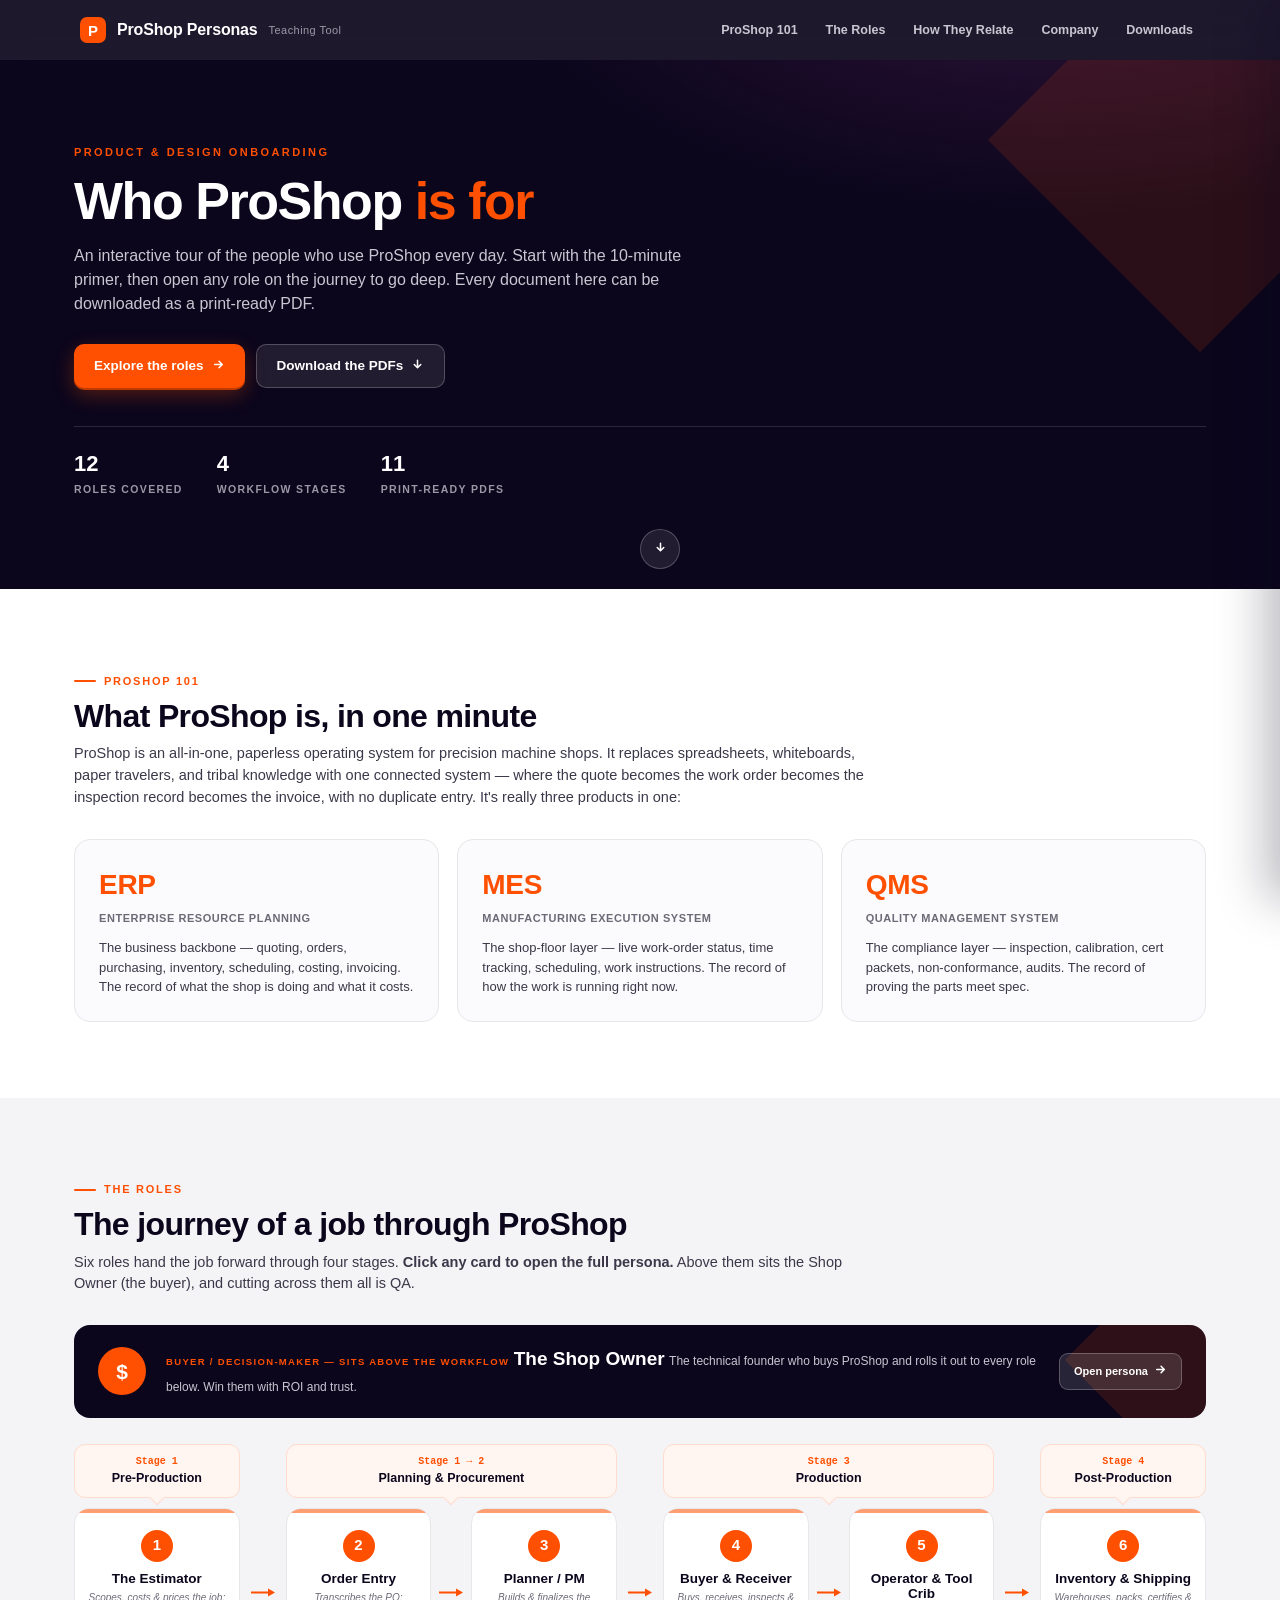
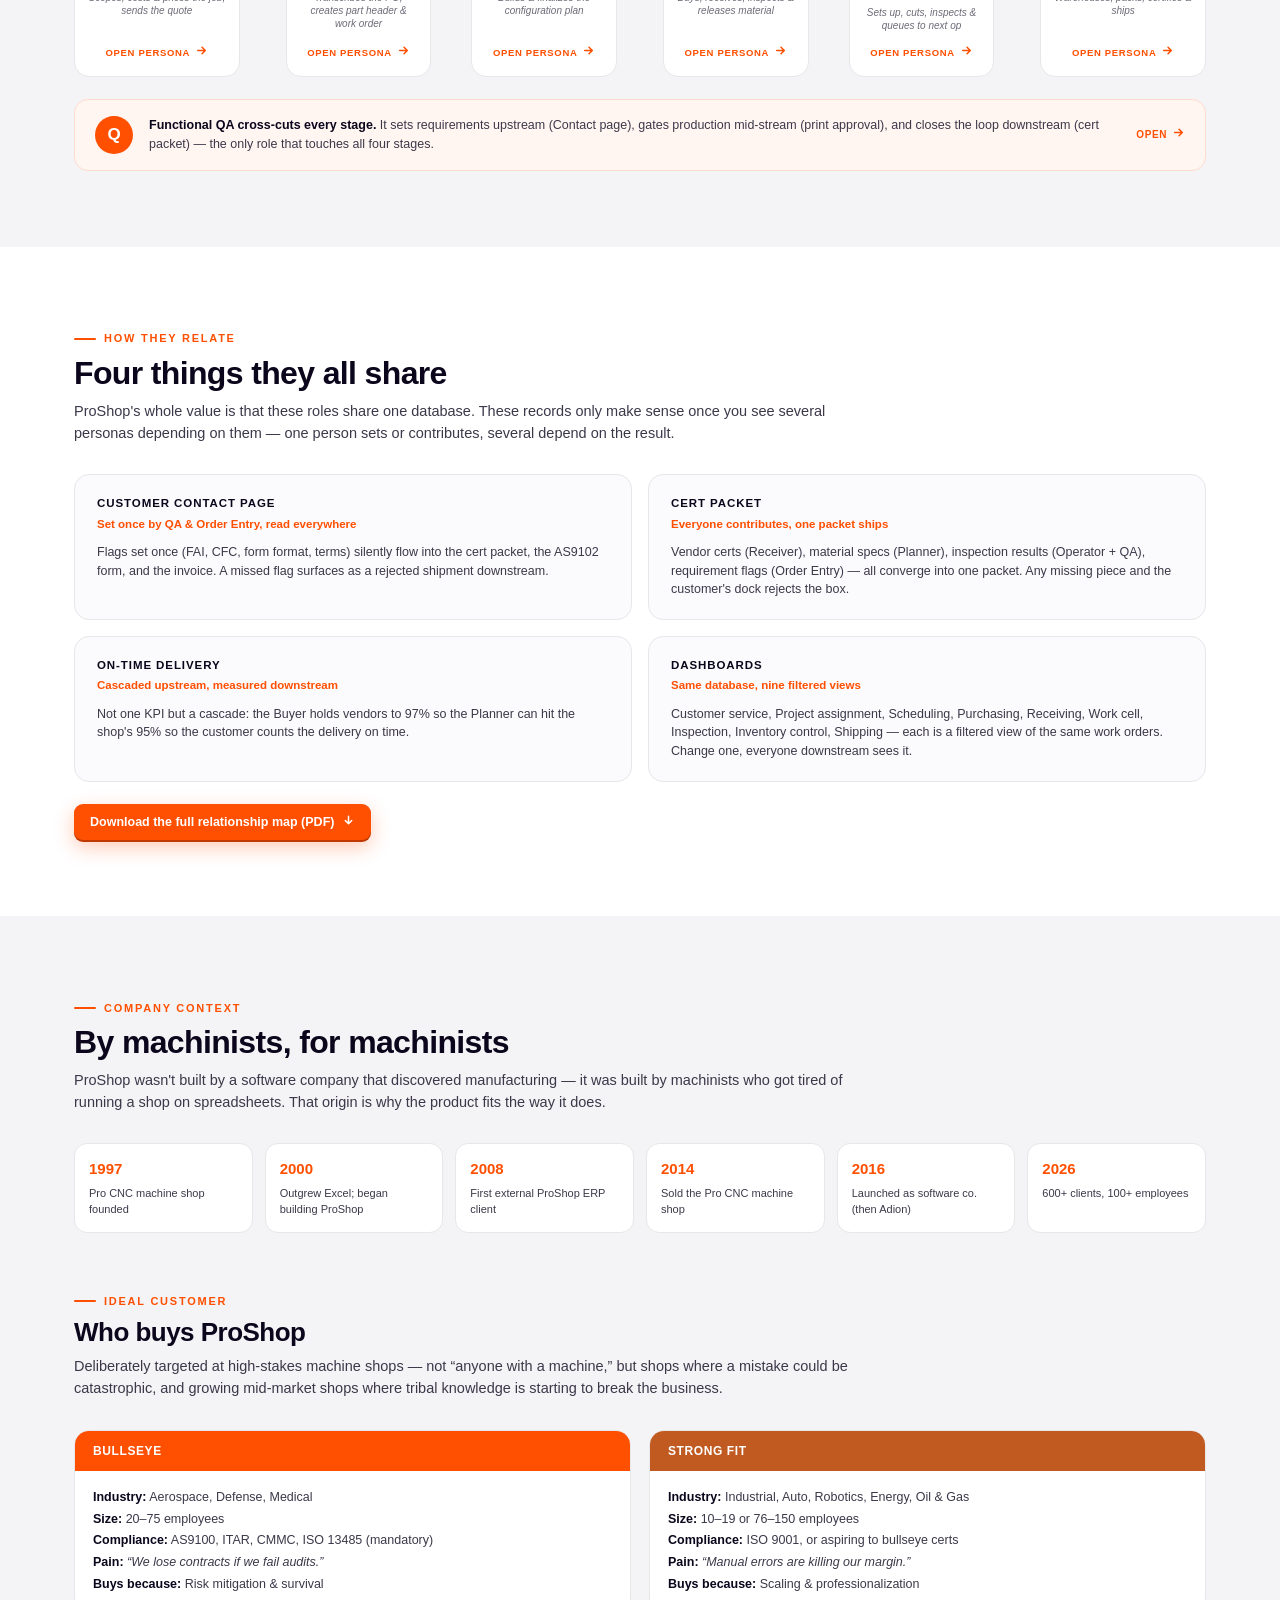
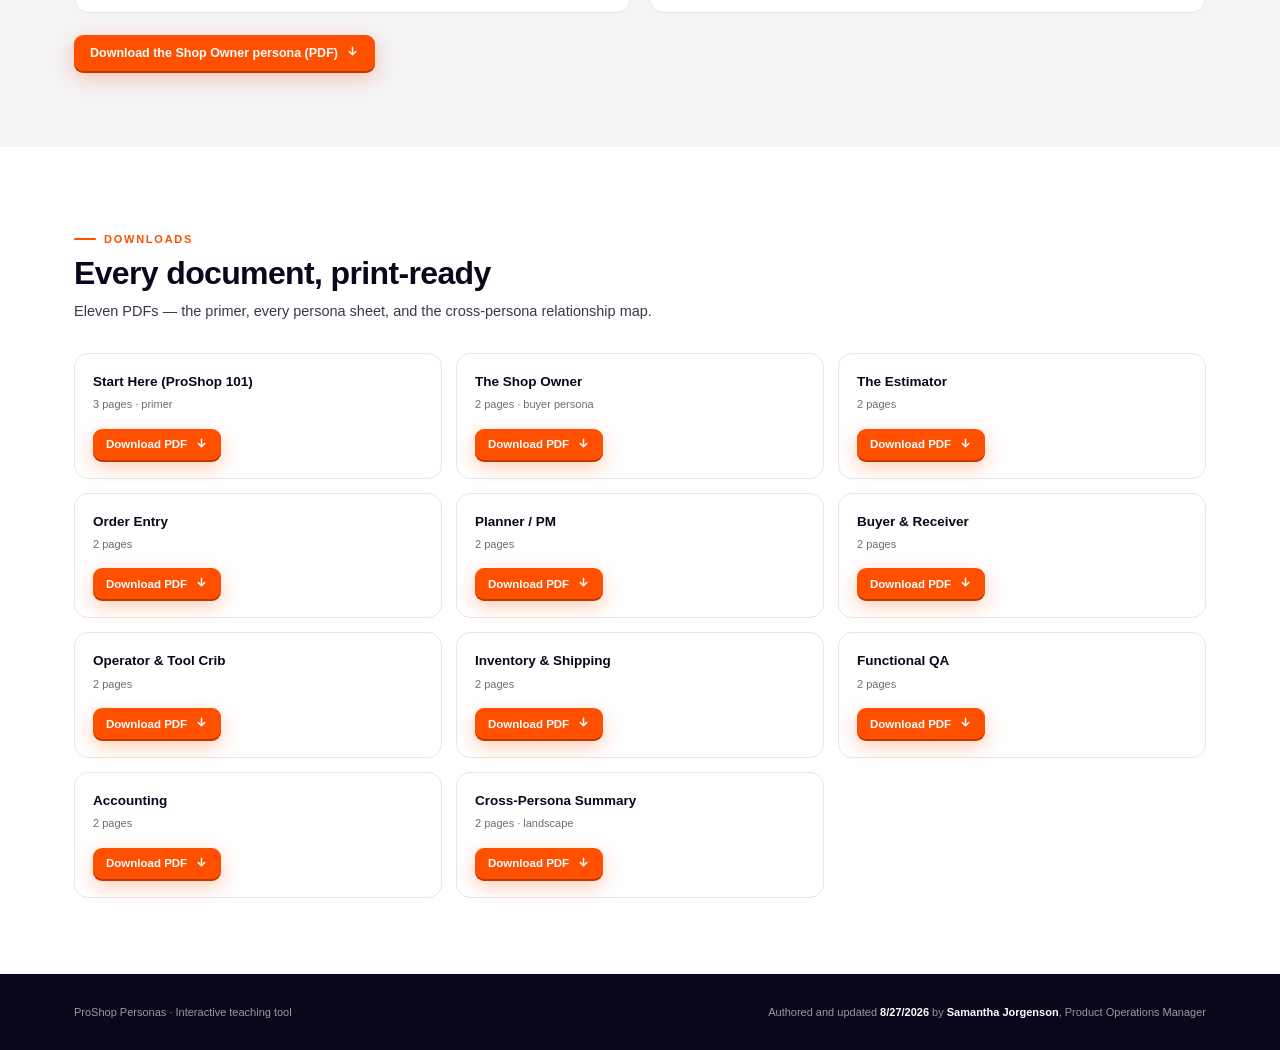
==== index.html @ 16a8326a "Redesign the interactive site for the web; fix responsive job journey Restructures the job journey s" ====
<!DOCTYPE html>
<html lang="en">
<head>
<meta charset="UTF-8">
<meta name="viewport" content="width=device-width, initial-scale=1.0">
<title>ProShop Personas · Interactive Teaching Tool</title>
<style>
  :root{
    --ink:#0B061C;--ink-soft:#3C3849;--mute:#6D6A77;--line:#E7E6E8;
    --paper:#FFFFFF;--wash:#FBFAFC;--flame:#FF4F00;--flame-wash:#FFF6F2;
    --flame-line:#FFDCCC;--blue:#1357FF;--green:#198754;--amber:#B45309;--amber-wash:#FEF3C7;
    --sans:"Helvetica Neue",Arial,sans-serif;--mono:"SFMono-Regular",Consolas,Menlo,monospace;
    --shadow:0 8px 30px rgba(11,6,28,.12);
    --shadow-lg:0 20px 54px rgba(11,6,28,.20);
    --ring:0 0 0 3px #fff,0 0 0 6px rgba(255,79,0,.55);
    --nav-h:60px;
    --chip-block:64px;   /* stagechip min-height + gap: keeps card rows aligned across stages */
    --ease:cubic-bezier(.16,1,.3,1);
  }
  *{box-sizing:border-box;margin:0;padding:0;}
  html{scroll-behavior:smooth;scroll-padding-top:calc(var(--nav-h) + 20px);}
  body{font-family:var(--sans);color:var(--ink);background:#F4F3F6;line-height:1.5;-webkit-font-smoothing:antialiased;}
  a{color:inherit;}
  .wrap{max-width:1180px;margin:0 auto;padding:0 24px;}

  /* ---- scroll reveal ---- */
  .reveal{opacity:0;transform:translateY(24px);transition:opacity .7s var(--ease),transform .7s var(--ease);transition-delay:var(--d,0ms);}
  .reveal.in{opacity:1;transform:none;}

  /* ---- interactive affordances ----
     Anything the user can click gets .act: pointer, lift, ring, and a visible CTA.
     Static cards deliberately get none of it, so "clickable" reads unambiguously. */
  .act{cursor:pointer;font:inherit;color:inherit;text-align:left;border:none;background:none;transition:transform .18s var(--ease),box-shadow .18s var(--ease),border-color .18s;}
  .act:focus-visible{outline:none;box-shadow:var(--ring);}
  .ic{flex:none;transition:transform .18s var(--ease);}
  .act:hover .ic,.btn:hover .ic{transform:translateX(3px);}
  .btn.dl:hover .ic{transform:translateY(2px);}

  /* ---- top bar ---- */
  .topbar{background:rgba(11,6,28,.92);backdrop-filter:saturate(150%) blur(12px);-webkit-backdrop-filter:saturate(150%) blur(12px);color:#fff;position:sticky;top:0;z-index:50;}
  .topbar .wrap{display:flex;align-items:center;justify-content:space-between;height:var(--nav-h);gap:16px;}
  .brand{display:flex;align-items:center;gap:11px;font-weight:800;font-size:16px;letter-spacing:-.01em;background:none;border:none;color:#fff;cursor:pointer;font-family:inherit;padding:4px 6px;border-radius:8px;}
  .brand:focus-visible{outline:none;box-shadow:var(--ring);}
  .brand .logo{width:26px;height:26px;border-radius:7px;background:var(--flame);color:#fff;display:flex;align-items:center;justify-content:center;font-size:15px;font-weight:800;}
  .brand small{font-weight:500;color:#9B98A6;font-size:11px;letter-spacing:.04em;}
  .topnav{display:flex;gap:2px;}
  .topnav button{position:relative;background:none;border:none;color:#C9C6D2;font-family:inherit;font-size:12.5px;font-weight:600;padding:9px 13px;border-radius:8px;cursor:pointer;transition:color .18s,background .18s;}
  .topnav button::after{content:"";position:absolute;left:13px;right:13px;bottom:4px;height:2px;border-radius:2px;background:var(--flame);transform:scaleX(0);transform-origin:center;transition:transform .22s var(--ease);}
  .topnav button:hover{color:#fff;background:rgba(255,255,255,.07);}
  .topnav button:hover::after,.topnav button.active::after{transform:scaleX(1);}
  .topnav button.active{color:#fff;}
  .topnav button:focus-visible{outline:none;box-shadow:var(--ring);}
  .progress{position:absolute;left:0;bottom:0;height:3px;width:0;background:linear-gradient(90deg,#FF8A3D,var(--flame));transition:width .08s linear;}

  /* ---- hero ---- */
  .hero{background:radial-gradient(900px 420px at 82% -20%,#2E1238 0%,transparent 62%),var(--ink);color:#fff;padding:84px 0 92px;position:relative;overflow:hidden;}
  .hero::after{content:"";position:absolute;right:-70px;top:-70px;width:300px;height:300px;background:var(--flame);opacity:.13;transform:rotate(45deg);animation:drift 9s ease-in-out infinite;}
  @keyframes drift{0%,100%{transform:rotate(45deg) translateY(0)}50%{transform:rotate(45deg) translateY(26px)}}
  .hero .wrap{position:relative;z-index:1;}
  .hero .kick{font-size:11px;letter-spacing:.22em;font-weight:700;color:var(--flame);text-transform:uppercase;margin-bottom:14px;}
  .hero h1{font-size:52px;font-weight:800;letter-spacing:-.028em;line-height:1.02;max-width:15em;}
  .hero h1 em{font-style:normal;color:var(--flame);}
  .hero p{font-size:16px;color:#C9C6D2;margin-top:16px;max-width:40em;}
  .hero .dlrow{margin-top:28px;display:flex;gap:11px;flex-wrap:wrap;}
  .herostats{margin-top:38px;display:flex;gap:34px;flex-wrap:wrap;border-top:1px solid rgba(255,255,255,.13);padding-top:20px;}
  .herostats .st .v{font-size:22px;font-weight:800;color:#fff;}
  .herostats .st .l{font-size:10.5px;letter-spacing:.13em;text-transform:uppercase;color:#9B98A6;font-weight:700;margin-top:2px;}
  .scrollcue{position:absolute;left:50%;bottom:20px;z-index:2;width:40px;height:40px;border-radius:50%;background:rgba(255,255,255,.09);border:1px solid rgba(255,255,255,.22);color:#fff;cursor:pointer;display:grid;place-items:center;animation:bob 2.4s ease-in-out infinite;}
  .scrollcue:hover{background:rgba(255,255,255,.2);}
  .scrollcue:focus-visible{outline:none;box-shadow:var(--ring);}
  @keyframes bob{0%,100%{transform:translate(-50%,0)}50%{transform:translate(-50%,8px)}}

  /* ---- buttons: raised, with a pressed state, so they read as buttons ---- */
  .btn{display:inline-flex;align-items:center;gap:8px;font-family:inherit;font-size:12.5px;font-weight:700;padding:10px 16px;border-radius:9px;cursor:pointer;border:none;text-decoration:none;transition:transform .16s var(--ease),box-shadow .16s var(--ease),background .16s;}
  .btn:focus-visible{outline:none;box-shadow:var(--ring);}
  .btn.lg{font-size:13.5px;padding:13px 20px;border-radius:10px;}
  .btn.sm{font-size:11.5px;padding:8px 13px;}
  .btn.flame{background:var(--flame);color:#fff;box-shadow:0 2px 0 #BE3A00,0 7px 20px rgba(255,79,0,.30);}
  .btn.flame:hover{background:#FF6320;transform:translateY(-2px);box-shadow:0 4px 0 #BE3A00,0 12px 26px rgba(255,79,0,.36);}
  .btn.flame:active{transform:translateY(1px);box-shadow:0 1px 0 #BE3A00,0 4px 12px rgba(255,79,0,.28);}
  .btn.ghost{background:rgba(255,255,255,.09);color:#fff;border:1px solid rgba(255,255,255,.22);}
  .btn.ghost:hover{background:rgba(255,255,255,.18);transform:translateY(-2px);}
  .btn.ghost:active{transform:translateY(1px);}
  .btn.dark{background:var(--ink);color:#fff;box-shadow:0 2px 0 #000,0 7px 18px rgba(11,6,28,.28);}
  .btn.dark:hover{background:#1B1230;transform:translateY(-2px);}
  .btn.dark:active{transform:translateY(1px);box-shadow:0 1px 0 #000;}

  /* ---- sections ---- */
  section.band{padding:76px 0;}
  section.band.alt{background:#fff;}
  .shead{margin-bottom:30px;}
  .eyebrow{display:inline-flex;align-items:center;gap:8px;font-size:11px;letter-spacing:.16em;text-transform:uppercase;font-weight:800;color:var(--flame);margin-bottom:9px;}
  .eyebrow::before{content:"";width:22px;height:2px;background:var(--flame);border-radius:2px;}
  h2.title{font-size:32px;font-weight:800;letter-spacing:-.02em;margin-bottom:9px;line-height:1.12;}
  .subtitle{font-size:14.5px;color:var(--ink-soft);max-width:56em;}

  /* ---- three-up ERP/MES/QMS ---- */
  .trio{display:grid;grid-template-columns:repeat(3,1fr);gap:18px;}
  .defcard{background:#fff;border:1px solid var(--line);border-radius:16px;padding:24px;}
  section.alt .defcard{background:var(--wash);}
  .defcard .abbr{font-size:28px;font-weight:800;color:var(--flame);letter-spacing:-.01em;}
  .defcard .full{font-size:11px;letter-spacing:.05em;text-transform:uppercase;color:var(--mute);font-weight:700;margin:4px 0 12px;}
  .defcard p{font-size:13px;color:var(--ink-soft);}

  /* ---- journey ----
     Each stage OWNS its persona cards (chip + row in one .jstage block), so the
     stage label can never drift away from the roles it describes at any width. */
  .journey{display:flex;align-items:stretch;gap:10px;}
  .jstage{flex:var(--c,1) 1 0;min-width:0;display:flex;flex-direction:column;gap:10px;}
  .stagechip{position:relative;background:var(--flame-wash);border:1px solid var(--flame-line);border-radius:11px;text-align:center;padding:9px 8px;min-height:54px;display:flex;flex-direction:column;justify-content:center;}
  .stagechip::after{content:"";position:absolute;left:50%;bottom:-6px;width:10px;height:10px;background:var(--flame-wash);border-right:1px solid var(--flame-line);border-bottom:1px solid var(--flame-line);transform:translateX(-50%) rotate(45deg);}
  .stagechip .s{font-family:var(--mono);font-size:10px;color:var(--flame);font-weight:700;}
  .stagechip .n{font-size:12.5px;font-weight:800;color:var(--ink);}
  .jrow{display:flex;align-items:stretch;gap:8px;flex:1;}
  .jsep{flex:0 0 26px;display:flex;align-items:center;justify-content:center;padding-top:var(--chip-block);color:var(--flame);}
  .jarr{flex:0 0 22px;display:flex;align-items:center;justify-content:center;color:var(--flame);}
  .jsep svg,.jarr svg{width:24px;height:11px;}
  .jp{flex:1 1 0;min-width:0;display:flex;flex-direction:column;align-items:center;text-align:center;background:#fff;border:1.5px solid var(--line);border-radius:15px;padding:17px 12px 14px;position:relative;overflow:hidden;}
  .jp::before{content:"";position:absolute;left:0;top:0;width:100%;height:4px;background:var(--flame);opacity:.55;transition:opacity .18s;}
  .jp:hover{border-color:var(--flame);transform:translateY(-5px);box-shadow:var(--shadow-lg);}
  .jp:hover::before{opacity:1;}
  .jp .num{width:32px;height:32px;border-radius:50%;background:var(--flame);color:#fff;font-size:15px;font-weight:800;display:grid;place-items:center;margin:4px 0 9px;}
  .jp .who{font-size:13.5px;font-weight:800;color:var(--ink);line-height:1.14;}
  .jp .what{font-size:10px;color:var(--mute);margin-top:5px;font-style:italic;line-height:1.3;}
  .jp .cta{margin-top:auto;padding-top:12px;display:inline-flex;align-items:center;gap:5px;font-size:9.5px;font-weight:800;letter-spacing:.07em;text-transform:uppercase;color:var(--flame);}

  /* ---- buyer persona callout (clickable) ---- */
  .buyerband{width:100%;margin-bottom:26px;background:var(--ink);border-radius:16px;padding:20px 24px;display:flex;align-items:center;gap:20px;position:relative;overflow:hidden;}
  .buyerband::after{content:"";position:absolute;right:-40px;top:-40px;width:150px;height:150px;background:var(--flame);opacity:.14;transform:rotate(45deg);transition:opacity .2s;}
  .buyerband:hover{transform:translateY(-3px);box-shadow:var(--shadow-lg);}
  .buyerband:hover::after{opacity:.24;}
  .buyerband .bdg{width:48px;height:48px;border-radius:50%;background:var(--flame);color:#fff;font-size:21px;font-weight:800;display:grid;place-items:center;flex:none;z-index:1;}
  .buyerband .txt{flex:1;z-index:1;}
  .buyerband .cc{font-size:9.5px;letter-spacing:.14em;text-transform:uppercase;font-weight:800;color:var(--flame);}
  .buyerband .nm{font-size:19px;font-weight:800;color:#fff;margin:2px 0 4px;}
  .buyerband .ds{font-size:12px;color:#C9C6D2;}
  .buyerband .go{display:inline-flex;align-items:center;gap:6px;font-size:11px;font-weight:800;color:#fff;white-space:nowrap;background:rgba(255,255,255,.12);border:1px solid rgba(255,255,255,.24);padding:9px 14px;border-radius:9px;z-index:1;}
  .buyerband:hover .go{background:var(--flame);border-color:var(--flame);}

  /* ---- qa cross-cut note (clickable) ---- */
  .qanote{width:100%;margin-top:22px;display:flex;align-items:center;gap:16px;background:var(--flame-wash);border:1px solid var(--flame-line);border-radius:14px;padding:16px 20px;}
  .qanote:hover{transform:translateY(-3px);box-shadow:var(--shadow);border-color:var(--flame);}
  .qanote .q{width:38px;height:38px;border-radius:50%;background:var(--flame);color:#fff;font-size:17px;font-weight:800;display:grid;place-items:center;flex:none;}
  .qanote p{font-size:12.5px;color:var(--ink-soft);flex:1;}
  .qanote b{color:var(--ink);}
  .qanote .go{display:inline-flex;align-items:center;gap:5px;font-size:10px;font-weight:800;letter-spacing:.06em;text-transform:uppercase;color:var(--flame);white-space:nowrap;}

  /* ---- shared threads ---- */
  .threads{display:grid;grid-template-columns:1fr 1fr;gap:16px;}
  .tcard{background:#fff;border:1px solid var(--line);border-radius:15px;padding:20px 22px;}
  section.alt .tcard{background:var(--wash);}
  .tcard .th{font-size:11.5px;letter-spacing:.08em;text-transform:uppercase;font-weight:800;margin-bottom:3px;}
  .tcard .sh{font-size:11.5px;color:var(--flame);font-weight:700;margin-bottom:10px;}
  .tcard p{font-size:12.5px;color:var(--ink-soft);}

  /* ---- company context ---- */
  .timeline{display:grid;grid-template-columns:repeat(6,1fr);gap:12px;}
  .tl{background:#fff;border:1px solid var(--line);border-radius:13px;padding:14px 14px;}
  section.alt .tl{background:var(--wash);}
  .tl .y{font-size:15px;font-weight:800;color:var(--flame);}
  .tl .d{font-size:11px;color:var(--ink-soft);margin-top:4px;}
  .icp{display:grid;grid-template-columns:1fr 1fr;gap:18px;}
  .icpcard{border:1px solid var(--line);border-radius:15px;overflow:hidden;background:#fff;}
  section.alt .icpcard{background:var(--wash);}
  .icpcard .head{color:#fff;font-size:12px;font-weight:800;padding:11px 18px;letter-spacing:.05em;}
  .icpcard .body{padding:16px 18px;font-size:12.5px;color:var(--ink-soft);line-height:1.75;}
  .icpcard .body b{color:var(--ink);}

  /* ---- downloads ---- */
  .dlgrid{display:grid;grid-template-columns:repeat(3,1fr);gap:14px;}
  .dlcard{background:#fff;border:1px solid var(--line);border-radius:14px;padding:18px;display:flex;flex-direction:column;gap:4px;}
  .dlcard .dlnm{font-size:13.5px;font-weight:800;color:var(--ink);}
  .dlcard .dlmeta{font-size:11px;color:var(--mute);margin-bottom:12px;}
  .dlcard .btn{align-self:flex-start;margin-top:auto;}

  /* ---- slide-in panel ---- */
  .scrim{position:fixed;inset:0;background:rgba(11,6,28,.58);opacity:0;pointer-events:none;transition:opacity .24s;z-index:100;backdrop-filter:blur(2px);-webkit-backdrop-filter:blur(2px);}
  .scrim.on{opacity:1;pointer-events:auto;}
  .panel{position:fixed;top:0;right:0;height:100%;width:min(740px,95vw);background:#fff;box-shadow:-14px 0 46px rgba(11,6,28,.28);transform:translateX(100%);transition:transform .32s var(--ease);z-index:101;overflow-y:auto;overscroll-behavior:contain;}
  .panel.on{transform:translateX(0);}
  .panel .phead{background:var(--ink);color:#fff;padding:28px 34px 26px;position:relative;overflow:hidden;}
  .panel .phead::after{content:"";position:absolute;right:-30px;top:-30px;width:130px;height:130px;background:var(--flame);opacity:.16;transform:rotate(45deg);}
  .panel .pk{font-size:10px;letter-spacing:.2em;text-transform:uppercase;font-weight:700;color:var(--flame);margin-bottom:8px;}
  .panel .pname{font-size:31px;font-weight:800;letter-spacing:-.018em;}
  .panel .ptag{font-size:13px;color:#C9C6D2;margin-top:9px;max-width:88%;}
  .panel .pchip{position:absolute;right:34px;bottom:26px;background:var(--flame);color:#fff;font-size:10px;font-weight:700;letter-spacing:.05em;padding:6px 12px;border-radius:999px;text-transform:uppercase;}
  .closeb{position:fixed;top:18px;right:20px;background:rgba(255,255,255,.16);border:1px solid rgba(255,255,255,.26);color:#fff;width:36px;height:36px;border-radius:10px;font-size:19px;line-height:1;cursor:pointer;z-index:103;display:none;place-items:center;transition:.16s;}
  .panel.on ~ .closeb,.closeb.on{display:grid;}
  .closeb:hover{background:var(--flame);border-color:var(--flame);transform:rotate(90deg);}
  .closeb:focus-visible{outline:none;box-shadow:var(--ring);}
  .pbody{padding:26px 34px 46px;}
  .pquote{display:flex;gap:12px;margin-bottom:22px;}
  .pquote .m{font-family:Georgia,serif;font-size:40px;color:var(--flame);font-weight:800;line-height:.8;}
  .pquote p{font-size:14.5px;font-style:italic;color:var(--ink-soft);padding-top:5px;}
  .psec{font-size:10.5px;letter-spacing:.14em;text-transform:uppercase;font-weight:800;color:var(--ink);padding-bottom:6px;border-bottom:2px solid var(--flame);margin:26px 0 13px;}
  .psec:first-of-type{margin-top:0;}
  .pbody p.txt{font-size:13px;color:var(--ink-soft);}
  .pbody p.txt + p.txt{margin-top:9px;}
  .snap{display:grid;grid-template-columns:1fr 1fr;gap:0 24px;}
  .snap .r{display:flex;justify-content:space-between;font-size:12px;padding:6px 0;border-bottom:1px dashed var(--flame-line);}
  .snap .r .k{color:var(--mute);font-weight:600;}
  .snap .r .v{color:var(--ink);font-weight:700;text-align:right;}
  .tl2 .row{display:flex;gap:13px;padding:7px 0;}
  .tl2 .t{font-family:var(--mono);font-size:10.5px;color:var(--flame);font-weight:700;width:52px;flex:none;padding-top:1px;}
  .tl2 .x{font-size:12.5px;color:var(--ink-soft);}
  .tl2 .x b{color:var(--ink);}
  .trip{display:grid;grid-template-columns:1fr 1fr 1fr;gap:15px;}
  .pnl{border:1px solid var(--line);border-radius:12px;padding:14px;}
  .pnl .h{display:flex;align-items:center;gap:7px;font-size:10.5px;letter-spacing:.1em;text-transform:uppercase;font-weight:800;margin-bottom:10px;}
  .pnl .dot{width:8px;height:8px;border-radius:50%;}
  .pnl.g .dot{background:var(--green);}.pnl.f .dot{background:var(--amber);}.pnl.n .dot{background:var(--flame);}
  .pnl ul{list-style:none;}
  .pnl li{font-size:11.5px;color:var(--ink-soft);padding-left:14px;position:relative;margin-bottom:8px;line-height:1.4;}
  .pnl li::before{content:"";position:absolute;left:0;top:6px;width:5px;height:5px;border-radius:50%;}
  .pnl.g li::before{background:var(--green);}.pnl.f li::before{background:var(--amber);}.pnl.n li::before{background:var(--flame);}
  .meters .m{margin-bottom:10px;}
  .meters .lab{display:flex;justify-content:space-between;font-size:11.5px;color:var(--ink-soft);margin-bottom:4px;}
  .meters .track{height:6px;background:#EBE9EF;border-radius:4px;overflow:hidden;}
  .meters .fill{height:100%;background:var(--flame);border-radius:4px;}
  .kpis{display:grid;grid-template-columns:1fr 1fr;gap:11px;}
  .kpi{border:1px solid var(--line);border-radius:11px;padding:12px 13px;}
  .kpi .big{font-size:17px;font-weight:800;color:var(--flame);}
  .kpi .lab{font-size:11px;color:var(--ink-soft);margin-top:3px;}
  .mods{display:flex;flex-wrap:wrap;gap:7px;}
  .mod{font-size:11px;font-weight:600;background:var(--wash);border:1px solid var(--line);border-radius:8px;padding:7px 11px;color:var(--ink-soft);}
  .mod.p{background:var(--flame-wash);border-color:var(--flame-line);color:var(--ink);font-weight:700;}
  .mod .tag{color:var(--flame);font-weight:800;font-size:9px;margin-left:6px;letter-spacing:.06em;text-transform:uppercase;}
  .navsub{font-size:11.5px;color:var(--mute);margin:-7px 0 11px;}
  .navs{display:flex;flex-wrap:wrap;gap:7px;}
  .navchip{font-size:11px;font-weight:700;background:var(--ink);color:#fff;border-radius:8px;padding:7px 11px;}
  .flowrow{display:grid;grid-template-columns:1fr auto 1.1fr auto 1fr;align-items:stretch;gap:0;}
  .fnode{border:1px solid var(--line);border-radius:12px;padding:12px 13px;}
  .fnode.me{border:2px solid var(--flame);background:var(--flame-wash);}
  .fnode .l{font-size:9px;letter-spacing:.1em;text-transform:uppercase;color:var(--mute);font-weight:800;margin-bottom:4px;}
  .fnode.me .l{color:var(--flame);}
  .fnode .w{font-size:12.5px;font-weight:800;}
  .fnode .ww{font-size:10.5px;color:var(--mute);margin-top:4px;line-height:1.35;}
  .farr{display:flex;flex-direction:column;align-items:center;justify-content:center;padding:0 9px;color:var(--flame);}
  .farr .tt{font-size:8px;color:var(--mute);font-weight:700;text-transform:uppercase;margin-bottom:3px;white-space:nowrap;}
  .farr svg{width:22px;height:10px;}
  .pdlrow{margin-top:28px;padding-top:18px;border-top:1px solid var(--line);display:flex;justify-content:space-between;align-items:center;gap:14px;flex-wrap:wrap;}
  .pdlrow .note{font-size:10px;color:var(--mute);}

  footer.foot{background:var(--ink);color:#9B98A6;padding:30px 0;font-size:11px;}
  footer.foot .wrap{display:flex;justify-content:space-between;align-items:center;gap:14px;flex-wrap:wrap;}
  footer.foot b{color:#fff;}

  /* ---- responsive ----
     The journey collapses stage-by-stage: each stage keeps its own label directly
     above its own persona cards, at every width. */
  @media (max-width:1080px){
    .journey{flex-direction:column;gap:22px;}
    .jstage{flex:none;gap:10px;}
    .jsep{display:none;}
    .stagechip{text-align:left;align-items:flex-start;min-height:0;padding:11px 15px;}
    .stagechip::after{left:26px;}
    .jrow{flex-wrap:wrap;}
    .jp{flex:1 1 210px;}
    .jarr{flex:0 0 18px;}
    .hero h1{font-size:42px;}
  }
  @media (max-width:820px){
    section.band{padding:56px 0;}
    h2.title{font-size:26px;}
    .trio,.threads,.icp,.dlgrid,.trip,.kpis,.snap{grid-template-columns:1fr;}
    .timeline{grid-template-columns:1fr 1fr 1fr;}
    .flowrow{grid-template-columns:1fr;gap:8px;}
    .farr{flex-direction:row;padding:3px 0;gap:6px;}
    .hero{padding:60px 0 76px;}
    .hero h1{font-size:34px;}
    .herostats{gap:24px;}
    .topnav{display:none;}
    .buyerband{flex-wrap:wrap;gap:14px;}
    .pbody,.panel .phead{padding-left:22px;padding-right:22px;}
    .panel .pname{font-size:26px;}
    .panel .pchip{position:static;display:inline-block;margin-top:12px;}
  }
  @media (max-width:560px){
    .jrow{flex-direction:column;}
    .jp{flex:1 1 auto;}
    .jarr{display:none;}
    .timeline{grid-template-columns:1fr 1fr;}
    .hero h1{font-size:29px;}
  }
  @media (prefers-reduced-motion:reduce){
    html{scroll-behavior:auto;}
    .reveal{opacity:1;transform:none;transition:none;}
    .hero::after,.scrollcue{animation:none;}
    *{transition-duration:.01ms!important;}
  }
</style>
</head>
<body>

<div class="topbar">
  <div class="wrap">
    <button class="brand" type="button" onclick="jump('top')" aria-label="Back to top">
      <span class="logo" aria-hidden="true">P</span> ProShop Personas <small>Teaching Tool</small>
    </button>
    <nav class="topnav" aria-label="Page sections">
      <button type="button" data-sec="primer" onclick="jump('primer')">ProShop 101</button>
      <button type="button" data-sec="journey" onclick="jump('journey')">The Roles</button>
      <button type="button" data-sec="threads" onclick="jump('threads')">How They Relate</button>
      <button type="button" data-sec="company" onclick="jump('company')">Company</button>
      <button type="button" data-sec="downloads" onclick="jump('downloads')">Downloads</button>
    </nav>
  </div>
  <div class="progress" id="progress" role="presentation"></div>
</div>

<header class="hero" id="top">
  <div class="wrap">
    <div class="kick reveal">Product &amp; Design Onboarding</div>
    <h1 class="reveal">Who ProShop <em>is for</em></h1>
    <p class="reveal">An interactive tour of the people who use ProShop every day. Start with the 10-minute primer, then open any role on the journey to go deep. Every document here can be downloaded as a print-ready PDF.</p>
    <div class="dlrow reveal">
      <button class="btn flame lg" type="button" onclick="jump('journey')">Explore the roles <span class="ic" data-icon="arrow"></span></button>
      <button class="btn ghost lg dl" type="button" onclick="jump('downloads')">Download the PDFs <span class="ic" data-icon="down"></span></button>
    </div>
    <div class="herostats reveal">
      <div class="st"><div class="v">12</div><div class="l">Roles covered</div></div>
      <div class="st"><div class="v">4</div><div class="l">Workflow stages</div></div>
      <div class="st"><div class="v">11</div><div class="l">Print-ready PDFs</div></div>
    </div>
  </div>
  <button class="scrollcue" type="button" onclick="jump('primer')" aria-label="Scroll to ProShop 101"><span class="ic" data-icon="down"></span></button>
</header>

<!-- PRIMER -->
<section class="band alt" id="primer">
  <div class="wrap">
    <div class="shead reveal">
      <div class="eyebrow">ProShop 101</div>
      <h2 class="title">What ProShop is, in one minute</h2>
      <p class="subtitle">ProShop is an all-in-one, paperless operating system for precision machine shops. It replaces spreadsheets, whiteboards, paper travelers, and tribal knowledge with one connected system &mdash; where the quote becomes the work order becomes the inspection record becomes the invoice, with no duplicate entry. It's really three products in one:</p>
    </div>
    <div class="trio" data-stagger>
      <div class="defcard"><div class="abbr">ERP</div><div class="full">Enterprise Resource Planning</div><p>The business backbone &mdash; quoting, orders, purchasing, inventory, scheduling, costing, invoicing. The record of what the shop is doing and what it costs.</p></div>
      <div class="defcard"><div class="abbr">MES</div><div class="full">Manufacturing Execution System</div><p>The shop-floor layer &mdash; live work-order status, time tracking, scheduling, work instructions. The record of how the work is running right now.</p></div>
      <div class="defcard"><div class="abbr">QMS</div><div class="full">Quality Management System</div><p>The compliance layer &mdash; inspection, calibration, cert packets, non-conformance, audits. The record of proving the parts meet spec.</p></div>
    </div>
  </div>
</section>

<!-- JOURNEY -->
<section class="band" id="journey">
  <div class="wrap">
    <div class="shead reveal">
      <div class="eyebrow">The Roles</div>
      <h2 class="title">The journey of a job through ProShop</h2>
      <p class="subtitle">Six roles hand the job forward through four stages. <b>Click any card to open the full persona.</b> Above them sits the Shop Owner (the buyer), and cutting across them all is QA.</p>
    </div>

    <div class="reveal">
      <button class="buyerband act" type="button" onclick="openP('00_shopowner')" aria-label="Open the Shop Owner persona">
        <span class="bdg" aria-hidden="true">$</span>
        <span class="txt">
          <span class="cc">Buyer / Decision-Maker &mdash; sits above the workflow</span>
          <span class="nm">The Shop Owner</span>
          <span class="ds">The technical founder who buys ProShop and rolls it out to every role below. Win them with ROI and trust.</span>
        </span>
        <span class="go">Open persona <span class="ic" data-icon="arrow"></span></span>
      </button>
    </div>

    <div class="journey reveal" id="journeyCards"></div>

    <div class="reveal">
      <button class="qanote act" type="button" onclick="openP('07_qa')" aria-label="Open the Functional QA persona">
        <span class="q" aria-hidden="true">Q</span>
        <p><b>Functional QA cross-cuts every stage.</b> It sets requirements upstream (Contact page), gates production mid-stream (print approval), and closes the loop downstream (cert packet) &mdash; the only role that touches all four stages.</p>
        <span class="go">Open <span class="ic" data-icon="arrow"></span></span>
      </button>
    </div>
  </div>
</section>

<!-- THREADS -->
<section class="band alt" id="threads">
  <div class="wrap">
    <div class="shead reveal">
      <div class="eyebrow">How They Relate</div>
      <h2 class="title">Four things they all share</h2>
      <p class="subtitle">ProShop's whole value is that these roles share one database. These records only make sense once you see several personas depending on them &mdash; one person sets or contributes, several depend on the result.</p>
    </div>
    <div class="threads" data-stagger>
      <div class="tcard"><div class="th">Customer Contact page</div><div class="sh">Set once by QA &amp; Order Entry, read everywhere</div><p>Flags set once (FAI, CFC, form format, terms) silently flow into the cert packet, the AS9102 form, and the invoice. A missed flag surfaces as a rejected shipment downstream.</p></div>
      <div class="tcard"><div class="th">Cert packet</div><div class="sh">Everyone contributes, one packet ships</div><p>Vendor certs (Receiver), material specs (Planner), inspection results (Operator + QA), requirement flags (Order Entry) &mdash; all converge into one packet. Any missing piece and the customer's dock rejects the box.</p></div>
      <div class="tcard"><div class="th">On-time delivery</div><div class="sh">Cascaded upstream, measured downstream</div><p>Not one KPI but a cascade: the Buyer holds vendors to 97% so the Planner can hit the shop's 95% so the customer counts the delivery on time.</p></div>
      <div class="tcard"><div class="th">Dashboards</div><div class="sh">Same database, nine filtered views</div><p>Customer service, Project assignment, Scheduling, Purchasing, Receiving, Work cell, Inspection, Inventory control, Shipping &mdash; each is a filtered view of the same work orders. Change one, everyone downstream sees it.</p></div>
    </div>
    <div class="reveal" style="margin-top:22px"><button class="btn flame dl" type="button" onclick="dl('Cross-Persona Summary')">Download the full relationship map (PDF) <span class="ic" data-icon="down"></span></button></div>
  </div>
</section>

<!-- COMPANY -->
<section class="band" id="company">
  <div class="wrap">
    <div class="shead reveal">
      <div class="eyebrow">Company Context</div>
      <h2 class="title">By machinists, for machinists</h2>
      <p class="subtitle">ProShop wasn't built by a software company that discovered manufacturing &mdash; it was built by machinists who got tired of running a shop on spreadsheets. That origin is why the product fits the way it does.</p>
    </div>
    <div class="timeline" data-stagger>
      <div class="tl"><div class="y">1997</div><div class="d">Pro CNC machine shop founded</div></div>
      <div class="tl"><div class="y">2000</div><div class="d">Outgrew Excel; began building ProShop</div></div>
      <div class="tl"><div class="y">2008</div><div class="d">First external ProShop ERP client</div></div>
      <div class="tl"><div class="y">2014</div><div class="d">Sold the Pro CNC machine shop</div></div>
      <div class="tl"><div class="y">2016</div><div class="d">Launched as software co. (then Adion)</div></div>
      <div class="tl"><div class="y">2026</div><div class="d">600+ clients, 100+ employees</div></div>
    </div>

    <div class="shead reveal" style="margin-top:52px">
      <div class="eyebrow">Ideal Customer</div>
      <h2 class="title" style="font-size:26px">Who buys ProShop</h2>
      <p class="subtitle">Deliberately targeted at high-stakes machine shops &mdash; not &ldquo;anyone with a machine,&rdquo; but shops where a mistake could be catastrophic, and growing mid-market shops where tribal knowledge is starting to break the business.</p>
    </div>
    <div class="icp" data-stagger>
      <div class="icpcard"><div class="head" style="background:var(--flame)">BULLSEYE</div><div class="body"><b>Industry:</b> Aerospace, Defense, Medical<br><b>Size:</b> 20&ndash;75 employees<br><b>Compliance:</b> AS9100, ITAR, CMMC, ISO 13485 (mandatory)<br><b>Pain:</b> <em>&ldquo;We lose contracts if we fail audits.&rdquo;</em><br><b>Buys because:</b> Risk mitigation &amp; survival</div></div>
      <div class="icpcard"><div class="head" style="background:#C15A20">STRONG FIT</div><div class="body"><b>Industry:</b> Industrial, Auto, Robotics, Energy, Oil &amp; Gas<br><b>Size:</b> 10&ndash;19 or 76&ndash;150 employees<br><b>Compliance:</b> ISO 9001, or aspiring to bullseye certs<br><b>Pain:</b> <em>&ldquo;Manual errors are killing our margin.&rdquo;</em><br><b>Buys because:</b> Scaling &amp; professionalization</div></div>
    </div>
    <div class="reveal" style="margin-top:22px"><button class="btn flame dl" type="button" onclick="dl('The Shop Owner')">Download the Shop Owner persona (PDF) <span class="ic" data-icon="down"></span></button></div>
  </div>
</section>

<!-- DOWNLOADS -->
<section class="band alt" id="downloads">
  <div class="wrap">
    <div class="shead reveal">
      <div class="eyebrow">Downloads</div>
      <h2 class="title">Every document, print-ready</h2>
      <p class="subtitle">Eleven PDFs &mdash; the primer, every persona sheet, and the cross-persona relationship map.</p>
    </div>
    <div class="dlgrid" id="dlGrid" data-stagger></div>
  </div>
</section>

<footer class="foot">
  <div class="wrap">
    <span>ProShop Personas &middot; Interactive teaching tool</span>
    <span>Authored and updated <b>8/27/2026</b> by <b>Samantha Jorgenson</b>, Product Operations Manager</span>
  </div>
</footer>

<!-- PANEL -->
<div class="scrim" id="scrim" onclick="closeP()"></div>
<aside class="panel" id="panel" role="dialog" aria-modal="true" aria-labelledby="panelName" tabindex="-1">
  <div id="panelContent"></div>
</aside>
<button class="closeb" id="closeb" type="button" onclick="closeP()" aria-label="Close persona">&times;</button>

<script>
const PERSONAS = [{"series_label": "Buyer / Decision-Maker Persona", "index": "00", "name": "The Shop Owner", "stage": "Decision-Maker", "tagline": "The person who buys ProShop &mdash; a technical founder betting the business (and often their retirement) on getting the shop under control.", "quote": "I can run the machines in my sleep. It's running the <em>business</em> that keeps me up at night.", "who1": "The Shop Owner is usually a technical founder &mdash; a machinist or engineer who was great on the floor and started their own shop. They know the craft cold but were never trained to run a business, and the shop often <em>is</em> their retirement plan. They're the economic buyer for ProShop: skeptical of software promises, protective of hard-won margins, and responsible for every hire, contract, and audit.", "who2": "Many run multi-generation, family-owned shops. They're pragmatic, salt-of-the-earth, and carry a high &lsquo;BS meter&rsquo; &mdash; they've been pitched a lot of tools that didn't deliver. Winning them means proving real ROI, fast, in language that respects their expertise.", "day": [["Floor", "Starts on the floor &mdash; still the best troubleshooter in the building, pulled into every hard setup and quality escape."], ["Fires", "Fields the day's fires: a late job, a sick operator, a customer escalation, a machine down."], ["Quote", "Reviews or writes quotes personally &mdash; pricing is too important to fully delegate."], ["Cash", "Worries about cash flow, payroll, and whether the big customer will pay on time."], ["Grow", "Tries to carve out time for the actual business &mdash; hiring, capacity, the next big contract."], ["Late", "Does the books or the scheduling after hours, because the day never left room for it."]], "snapshot": [["Role type", "Economic buyer"], ["Background", "Technical founder"], ["Company", "Often multi-gen, family"], ["Typical size", "20&ndash;75 employees"], ["The shop is", "Their retirement plan"]], "environment": "Splits their day between the shop floor and a cramped office. Comfortable with machines and CAD, wary of business software that overpromises. Time-starved and interrupt-driven &mdash; evaluates tools by whether they visibly save time or money, not by feature lists. Trust is earned slowly and lost fast.", "meters": [["Manufacturing expertise", "Very high", 97], ["Business / software comfort", "Low&ndash;Medium", 42], ["Skepticism of vendor claims", "Very high", 90]], "inwords": "&ldquo;We existed on tribal knowledge for almost 30 years. We just <em>existed</em> &mdash; but we wanted to thrive. I thought it'd be hard to learn, but this old dog is learning new tricks.&rdquo;", "goals": ["Get the whole business under control &mdash; out of spreadsheets and out of their head.", "Protect margin and cash flow; stop losing money to chaos and rework.", "Capture tribal knowledge before key veterans retire.", "Build something sellable &mdash; a shop that runs without them for the eventual exit."], "frustrations": ["Disconnected systems and paper mean no one has the real picture, including them.", "They're the bottleneck &mdash; too many decisions still route through the owner.", "Every ERP they've seen felt built for big factories, not a 40-person shop.", "Hard to trust a number when the data lives in five places and a whiteboard."], "needs": ["Fast, visible ROI &mdash; proof it saves real hours or dollars in weeks, not years.", "A system a high-schooler or a 30-year machinist can both actually use.", "One source of truth so they can step back without the shop falling over.", "Onboarding and support from people who've actually run a shop, not just sold software."], "kpis": [["Margin", "Are jobs actually profitable &mdash; and which ones aren't?"], ["On-time %", "Delivery performance that keeps demanding customers."], ["Cash flow", "Money in vs. out &mdash; the number that keeps the doors open."], ["Owner load", "How much still depends on them personally to run."]], "modules": [["Company Hub / Dashboards", "home", true], ["Job Costing & Financial Data", "home", true], ["Sales & Work Orders", "reads", false], ["Quality Systems & Inspection", "reads", false], ["Shop Floor & Scheduling", "reads", false]], "upstream": ["Evaluates", "The market", "Weighs ProShop against spreadsheets &amp; rival ERPs"], "in_arrow": "Decides", "flow_self": "Buys, champions &amp; funds ProShop for the whole shop", "out_arrow": "Rolls&nbsp;out", "downstream": ["Enables", "All nine user roles", "Every persona in this set works in what they bought"], "flow_note": "The Shop Owner is the buyer, not a workflow role &mdash; so they sit above the job journey rather than in it. Their decision to adopt ProShop is what puts every other persona into the system. Win the owner with ROI and trust; keep them with a shop that finally runs on data instead of memory.", "footnote": "Buyer / decision-maker persona &mdash; distinct from the nine workflow user personas. Source: ProShop company deck (ICP &amp; shop-owner profile) + customer testimonials. Demographic detail softened toward business-relevant traits for onboarding use.", "nav_areas": ["All areas &mdash; Admin access"], "nav_areas_note": "Full system access as an administrator.", "_key": "00_shopowner"}, {"series_label": "ProShop User Persona", "index": "01", "name": "The Estimator", "stage": "Pre-Production", "tagline": "Turns a customer's request into a priced, winnable quote &mdash; fast enough to beat competitors, accurate enough to protect margin.", "quote": "We sell a service, not just a part &mdash; my job is to know what it will really cost to make it before anyone touches a machine.", "who1": "The Estimator translates drawings, models, and vague verbal requests into a manufacturing plan &mdash; material, operations, machine time, outside processing, and cost. They live at the very front of the shop's workflow, where nothing is billable yet and speed competes directly with accuracy: quote too slowly and a competitor wins the job; quote too cheaply and the shop loses money once it's won.", "who2": "In small shops this is the owner doing it between everything else. In larger shops it's a dedicated seat &mdash; sometimes an entry-level engineer &mdash; who leans heavily on templates and past jobs to move fast.", "day": [["RFQ in", "An RFQ lands by email, customer portal, or automated quoting tool. <b>Logs it in a tracker</b> and makes a bid / no-bid call based on fit and shop capacity."], ["Scope", "Reviews the print and model &mdash; <b>quantity, tolerances, finish, flagged notes</b> like masking or cosmetic class."], ["Build", "Copies a similar past estimate for speed, or builds from scratch &mdash; picks the value stream and <b>lays out the operations</b>."], ["Cost", "Sources material and outside-processing prices, sets <b>setup and cycle-time targets</b>, applies labor, overhead, and markup."], ["Send", "Gut-checks price against the market, routes for a <b>second-person review</b>, then generates the quote PDF and emails it."]], "snapshot": [["Workflow stage", "Pre-production"], ["Also known as", "Sales / Estimator"], ["Reports toward", "Sales / Owner"], ["Speed target", "~2&ndash;3 min / quote*"], ["Work is billable?", "No &mdash; pre-sale"]], "environment": "Desk-based, dual-monitor, mouse-and-keyboard. Fluent in CAD viewers, spreadsheets, and quoting tools. Comfortable with software &mdash; this is a knowledge-worker seat, not a shop-floor one.", "meters": [["Software proficiency", "High", 85], ["Manufacturing depth", "High", 88], ["Tolerance for slow UI", "Low", 22]], "inwords": "&ldquo;If I can copy a template and be done in three minutes instead of twenty, that's the difference between quoting ten jobs today or three.&rdquo;", "goals": ["Quote fast without sacrificing accuracy &mdash; speed wins the job.", "Build the estimate once, well, so planning inherits it with no rework.", "Price to protect margin while staying competitive in the market.", "Reduce reliance on the tribal knowledge of retiring machinists."], "frustrations": ["Incomplete prints force guesswork &mdash; a missing thread call-out can swing cost.", "RFQ intake and quote logging happen <em>outside</em> the system, so there's no audit trail.", "Waiting on vendor pricing for material and outside processing stalls turnaround.", "Quoting isn't billable, so effort must be rationed by how likely the job is to land."], "needs": ["Fast template reuse &mdash; clone a past estimate and adjust, don't rebuild.", "A quoting workspace that keeps the bid/no-bid log <em>inside</em> the system.", "Cost roll-ups that update live as material, OSP, and markup change.", "A clean handoff so a won quote becomes a work order with zero re-entry."], "kpis": [["Win rate", "Per client. Too low means wasted effort; too high can mean under-pricing."], ["Turnaround", "Speed from RFQ received to quote sent &mdash; often the deciding factor."], ["< 30%", "Material + services as a share of part price, kept well controlled."], ["Accuracy", "Estimated cost & time vs. what the job actually takes once it runs."]], "modules": [["Estimating & Quoting", "home", true], ["Sales & Work Orders", "home", true], ["Shop Floor & Scheduling", "reads", false], ["Job Costing & Financial Data", "reads", false], ["Inventory & Material Planning", "reads", false]], "upstream": ["Upstream", "Customer", "Submits an RFQ with prints, models &amp; specs"], "in_arrow": "RFQ", "flow_self": "Scopes, costs &amp; prices the job; sends the quote", "out_arrow": "Won&nbsp;quote", "downstream": ["Downstream", "Order Entry", "Turns the won estimate into a work order"], "flow_note": "The estimate carries directly into the work order &mdash; no re-entry. Every assumption the Estimator makes here becomes a target the Operator is later measured against, and feeds back into future quotes.", "footnote": "*Speed target reflects template-based quoting; from-scratch estimates take substantially longer. Source: ProShop persona sessions + product docs.", "nav_areas": ["Estimates", "Quotes", "RFQs", "Parts", "BOM Master", "COTS", "Vendor POs"], "nav_areas_note": "", "_key": "01_estimator"}, {"series_label": "ProShop User Persona", "index": "02", "name": "Order Entry", "stage": "Pre-Production", "tagline": "Turns an incoming customer PO into a live job inside ProShop &mdash; the first paid step, and the record every other role inherits.", "quote": "Getting the order into ProShop is like getting the keys into the ignition &mdash; it's where the whole shop starts moving.", "who1": "Order Entry (often the same person as Customer Service) transcribes a customer's purchase order into ProShop, verbatim and completely. They surface the terms and quality requirements hidden inside the PO and its linked documents, acknowledge the client, and create the part header and work order so PMs, planners, and buyers can pick it up. This is the first point in the workflow where the shop is actually being paid to work.", "who2": "In small shops this is the owner or ops manager. In larger shops it's a dedicated seat watching email and customer portals all day, entering same-day and confirming within 24&ndash;48 hours.", "day": [["PO in", "Watches email and customer portals (Boeing, Lockheed, Collins) for new orders. Downloads the PO and reads it <b>end to end</b>."], ["Ack", "Sends a &lsquo;received, under review&rsquo; acknowledgement so the client knows the order landed. Logs it same-day."], ["Header", "Transcribes admin block <b>verbatim</b>: bill-to, ship-to, payment, tax, FOB, delivery priority, project code."], ["Lines", "Enters each line &mdash; part #, revision, quantity, price, promise date, order type."], ["Build", "Creates the part header (auto-builds folder, inventory table, rev control) and the work order for planning."], ["Confirm", "After technical review OKs dates &amp; pricing, sends the formal order confirmation back to the client."]], "snapshot": [["Workflow stage", "Pre-production"], ["Also known as", "Customer Service"], ["Reports toward", "Sales / Ops"], ["Entry standard", "Same day"], ["Confirm standard", "24&ndash;48 hours"]], "environment": "Desk-based, email- and portal-heavy, mouse-and-keyboard. Comfortable navigating many customer portals and reading dense contract documents. Values speed and accuracy over exploration &mdash; wants the fewest clicks between PO and work order.", "meters": [["Software proficiency", "High", 82], ["Contract / document literacy", "High", 86], ["Tolerance for repetitive entry", "Low", 25]], "inwords": "&ldquo;Every customer's PO looks different, and half the important stuff isn't even on the PO &mdash; it's buried in the terms they link to.&rdquo;", "goals": ["Get orders in fast and clean so no downstream seat is blocked.", "Surface risky terms early &mdash; DPAS ratings, ITAR, cosmetic class, masking notes.", "Give the client a professional, predictable acknowledgement and confirmation loop.", "Cut the manual click-count between PO, part, and work order."], "frustrations": ["Every customer's PO looks different &mdash; there's no standard template to lean on.", "Key terms live in linked web pages, not on the PO itself.", "Portals must be checked daily; dates can change silently inside them.", "There's no built-in acknowledgement form &mdash; it's done manually by email."], "needs": ["A guided PO-entry flow that flags missing bill-to / ship-to / terms before submit.", "A single view that reconciles PO line items against the original estimate.", "Built-in acknowledgement and confirmation templates, not manual email.", "Portal-change alerts so a silently moved date doesn't slip through."], "kpis": [["Same-day", "Rate of POs entered the day they arrive (order-date vs. entry-date)."], ["24&ndash;48h", "Order-confirmation turnaround back to the customer."], ["Accuracy", "Zero fat-fingered quantity, price, revision, or promise date."], ["Coverage", "No missed orders sitting unseen in a customer portal."]], "modules": [["Sales & Work Orders", "home", true], ["Data Management", "home", true], ["Estimating & Quoting", "reads", false], ["Quality Systems & Inspection", "reads", false], ["Inventory & Material Planning", "reads", false]], "upstream": ["Upstream", "The Estimator", "Hands over the won quote / estimate"], "in_arrow": "Won&nbsp;quote", "flow_self": "Transcribes the PO; creates part header &amp; work order", "out_arrow": "Work&nbsp;order", "downstream": ["Downstream", "Planner / PM", "Picks up the WO and builds the config plan"], "flow_note": "Everything Order Entry enters becomes the audit trail every other seat relies on &mdash; planning inherits it, purchasing inherits it, quality inherits it, accounting inherits it. A missed DPAS or ITAR flag here becomes real legal exposure downstream.", "footnote": "Source: ProShop persona sessions + product docs. Customer names shown are illustrative of the aerospace / defense client base.", "nav_areas": ["Customer POs", "Quotes", "Contacts", "Packing Slips", "Invoices"], "nav_areas_note": "", "_key": "02_orderentry"}, {"series_label": "ProShop User Persona", "index": "03", "name": "Planner / PM", "stage": "Pre-Production", "tagline": "Owns the configuration plan &mdash; turning a customer's requirements into a manufacturable, executable job before parts ever hit a machine.", "quote": "My job as a planner is to get the parts through my own QA first &mdash; the client's inspection is round two.", "who1": "The Planner / Project Manager turns a work order into a complete configuration plan: operations, machines, sequence, work-holding, setup and run targets, material, and outside processing. They serve two customers at once &mdash; their own quality system first, then the client's incoming QA &mdash; and coordinate across scheduling, purchasing, OSP, quality, and programming so every job is finalized, resourced, and ready to run on time.", "who2": "In small shops this is the owner running everything A-to-Z. In larger shops it's a dedicated PM or planner with, as they put it, &lsquo;all the responsibility and none of the authority&rsquo; &mdash; collaboration is the entire job.", "day": [["Notify", "Scrubs the System Agent inbox for new POs and PM alerts &mdash; uses it as a live task list."], ["Prioritize", "Reads the Project Manager dashboard (the &lsquo;thousand-foot view&rsquo;) and cross-checks Customer Service for what ships this week."], ["Digest", "Reads the PO, T&amp;Cs, quality specs, and print revision; works the <b>pre-planning checklist</b> top to bottom."], ["Configure", "Builds the config plan &mdash; operations, machines, targets, work-holding, material spec, OSP flow-down."], ["Schedule", "Sets must-leave-by and must-be-back-on dates; flows demand to Purchasing."], ["Finalize", "Finalizes the WO &mdash; kicks it to the programming queue. <b>If it ain't green, it ain't on the machine.</b>"]], "snapshot": [["Workflow stage", "Pre-production"], ["Serves", "Internal QMS + client QA"], ["Finalize target", "24&ndash;48 hours"], ["Ready-to-run", "By 72 hours"], ["Coordinates with", "5+ departments"]], "environment": "Desk-based but constantly context-switching across dashboards. Power user who lives in red/yellow/green status cues and drills into work orders all day. Wants dense information visible at a glance, and gets frustrated by 'mental gymnastics' to piece a picture together.", "meters": [["Software proficiency", "High", 90], ["Manufacturing depth", "High", 92], ["Tolerance for slow drill-downs", "Low", 20]], "inwords": "&ldquo;The cost of getting this wrong shows up at setup &mdash; the most expensive moment in machining. A missed tool, a wrong material cutoff, and the spindle stops.&rdquo;", "goals": ["Reduce the risk of false starts at setup &mdash; the shop's most expensive moment.", "Get every job through internal QA before customer QA ever sees it.", "Hit 95%+ on-time delivery consistently, by client and by PM.", "Level-load work across the PM team so no one is drowning."], "frustrations": ["Dashboards take &lsquo;mental gymnastics&rsquo; &mdash; there's no dependency / pipeline view.", "The Late dashboard flags what's late but not <em>why</em> &mdash; every WO needs a drill-in.", "The pre-planning checklist wipes clean on finalize &mdash; timestamps are lost.", "Budget arrives already set by the estimate &mdash; variances are hard to unwind mid-job."], "needs": ["A dependency / Gantt view so blockers are visible without drilling into each WO.", "&lsquo;Why is this late&rsquo; surfaced on the Late dashboard, not buried in the record.", "PO due dates on hover, so purchasing status is readable at a glance.", "Preserved checklist history &mdash; keep the timestamps after finalize."], "kpis": [["95% OTD", "On-time delivery to the client; vendors held to a higher 97% bar."], ["Time-to-floor", "Finalize in 24&ndash;48h, ready-to-run by 72h."], ["NCR count", "Did we mitigate risk correctly before the job ran?"], ["Variance", "Estimated vs. actual cost and time, by work order."]], "modules": [["Sales & Work Orders", "home", true], ["Visual Work Instructions", "home", true], ["Shop Floor & Scheduling", "home", true], ["Inventory & Material Planning", "reads", false], ["Job Costing & Financial Data", "reads", false]], "upstream": ["Upstream", "Order Entry", "Hands over the created work order"], "in_arrow": "Work&nbsp;order", "flow_self": "Builds &amp; finalizes the configuration plan", "out_arrow": "Ready&nbsp;WO", "downstream": ["Downstream", "Buyer &amp; Programming", "Receive demand + the finalized job"], "flow_note": "ProShop is a configuration-management platform, and the Planner builds the configuration. Finalizing a WO both queues it for programming and creates the purchasing demand the Buyer sees &mdash; so an empty status-date field means the Buyer never sees the need.", "footnote": "Source: ProShop persona sessions + product docs. On-time-delivery targets are representative benchmarks cited in-session.", "nav_areas": ["Schedule", "Work Orders", "Work Cells", "Parts", "BOM Master", "Part Stock"], "nav_areas_note": "", "_key": "03_planner"}, {"series_label": "ProShop User Persona", "index": "04", "name": "Buyer &amp; Receiver", "stage": "Procurement", "tagline": "The paired supply-chain roles that keep the shop fed &mdash; buying the right material and services at the right time, and verifying every box that arrives.", "quote": "Nothing gets made until the material shows up, the paperwork clears, and the dock says it's good to go.", "who1": "The Buyer works ProShop's demand-based Purchasing dashboard, placing vendor POs for material, tooling, commercial hardware, and outside-processing services at the right time, cost, and lead time. The Receiver works the Receiving dashboard, verifying every box against its PO and packing slip, inspecting quality and documents, and routing material to the work cell or into inventory.", "who2": "In small shops one person does both; in larger shops they're separate desks that lend each other staff on busy weeks and jointly own supplier performance. Notably, in ProShop purchasing and receiving live on the <em>same record</em> &mdash; unusual versus other ERPs.", "day": [["Demand", "Buyer opens the Purchasing dashboard &mdash; four tabs of queued demand: part stock, COTS, tooling, OSP."], ["Quote", "For new items, negotiates ~3 quotes for competitive price and lead time before placing."], ["Order", "Batches lines into carts by vendor; places POs by PDF+email or vendor portal; sets status to Outstanding."], ["Receive", "Receiver starts on the Receiving dashboard &mdash; today's, late, and future POs; verifies against packing slip."], ["Inspect", "Quality-checks each delivery, captures certs and lot numbers; quarantines anything with missing docs."], ["Release", "Records receipt (partial OK); routes part stock to the work cell or COTS to the inventory table."]], "snapshot": [["Workflow stage", "Procurement"], ["Buyer PO types", "4 (stock/COTS/tool/OSP)"], ["Quotes per new item", "~3"], ["Shared record?", "Purchasing = Receiving"], ["Feeds", "Supplier scorecards"]], "environment": "Buyer is desk-based in dashboards and vendor portals; Receiver is on their feet at the dock with a scanner, packing slips, and inspection tools. Between them they span pure knowledge work and physical, glove-on verification &mdash; two quite different UI contexts on one shared record.", "meters": [["Software proficiency", "Medium&ndash;High", 72], ["Manufacturing depth", "Medium", 60], ["Time pressure at the dock", "High", 82]], "inwords": "&ldquo;ProShop is demand-based &mdash; I don't decide what to buy, the shop's work-order load does. My job is to make sure nothing needed gets missed.&rdquo;", "goals": ["Get the right material and services in at the right time, cost, and paperwork.", "Consolidate demand into batched POs to cut vendor noise and shipping fees.", "Get ahead of demand using forecasts &mdash; don't wait for the WO to trigger.", "Hold the line on quality inspection under production pressure."], "frustrations": ["No RFQ module for vendor POs yet &mdash; buyers still work in email and Excel.", "Stale inventory counts erode trust in the on-hand numbers.", "Planners sometimes queue POs with impossible past-due dates.", "Receivers get pressured to skip inspection when production is desperate."], "needs": ["A vendor RFQ workspace inside ProShop, not email + spreadsheets.", "Trustworthy on-hand counts &mdash; a &lsquo;quantity verified&rsquo; freshness signal.", "PO due dates surfaced on the work-order view, not hidden until drill-in.", "A fast, glove-friendly receiving flow that still enforces the cert capture."], "kpis": [["Supplier OTD", "Vendor on-time delivery &mdash; upstream of the shop's 95% to the client."], ["Scorecards", "Quality, packaging, lead time, price, and service, per supplier."], ["3 quotes", "Price competitiveness &mdash; three quotes for every new item."], ["RMA count", "Discrepancies caught at the dock, not on the machine."]], "modules": [["Inventory & Material Planning", "home", true], ["Tool & Fixture Management", "home", true], ["Sales & Work Orders", "reads", false], ["Quality Systems & Inspection", "reads", false], ["Job Costing & Financial Data", "reads", false]], "upstream": ["Upstream", "Planner / PM", "Queues purchasing demand from finalized WOs"], "in_arrow": "Demand", "flow_self": "Buys, receives, inspects &amp; releases material", "out_arrow": "Material", "downstream": ["Downstream", "Tool Crib &amp; Operator", "Get released material at the machine"], "flow_note": "Six demand streams pool into one Purchasing dashboard so nothing needed gets missed. If a planner's status-date field is empty the Buyer never sees the demand &mdash; and the Receiver is the last line of defense before material reaches the floor with bad paperwork.", "footnote": "Source: ProShop persona sessions + product docs. The no-RFQ-module gap was flagged in-session as on the roadmap.", "nav_areas": ["Vendor POs", "Bills", "COTS", "Part Stock", "COTS Inventory", "Part Inventory"], "nav_areas_note": "", "_key": "04_buyer_receiver"}, {"series_label": "ProShop User Persona", "index": "05", "name": "Operator &amp; Tool Crib", "stage": "Production", "tagline": "The people at the machine making parts, and the people who keep them fed &mdash; where every upstream decision becomes a green light or a red flag.", "quote": "Green means go. Anything else means stop and fix something before the first chip flies.", "who1": "The Operator (machinist) checks the schedule, verifies readiness, runs setup, gets the first article inspected and certified, then runs production while doing in-process checks and keeping the time clock honest. The Tool Crib &mdash; a dedicated role in larger shops, absorbed by the operator in smaller ones &mdash; assembles cutting tools, material, and fixtures onto a cart and delivers it machine-side so the operator can start clean.", "who2": "Everything upstream &mdash; estimating, planning, programming, purchasing &mdash; either shows up as green on the work order, or as a red flag the operator has to escalate before running a single part.", "day": [["Kit", "Tool Crib pulls cutting tools per WO sequence, kits a cart (tools + material + fixtures), and delivers it to the bay."], ["Check", "Operator walks up, checks the machine schedule top-down for the next WO, looking for green cues."], ["Verify", "Confirms readiness: material at the machine, tools kitted, <b>pre-plan checklist all green</b> in the operator section."], ["Setup", "Starts the setup clock (60-min target), runs the first part, does the <b>First Article Inspection</b>, certifies to run."], ["Run", "Switches to running mode &mdash; cycle-time clock on, <b>in-process checks</b> per piece, deburr, coolant, chips."], ["Close", "Enters quantity completed &amp; queued to next op, prints traceability labels, checks off teardown."]], "snapshot": [["Workflow stage", "Production"], ["Setup target", "~60 minutes"], ["Time tracking", "Manual play / pause"], ["Gate to run", "First Article + green"], ["Tooling cost", "$100+ per endmill"]], "environment": "This is the shop-floor persona. Operator is standing at a machine, often in gloves, hands dirty, glancing at a shared terminal between cutting cycles &mdash; not seated at a clean desk. Glance-ability, large touch targets, and minimal typing matter enormously. Software comfort varies widely by individual and shift.", "meters": [["Software proficiency", "Mixed", 50], ["Manufacturing depth", "Very high", 96], ["Time free to interact with UI", "Low", 24]], "inwords": "&ldquo;For us machinists, we see green &mdash; that's the whole language. If the work order's green, I can run it. If it's not, I'm not touching the machine.&rdquo;", "goals": ["Hit setup and cycle-time targets, feeding accurate actuals back into costing.", "Never crash the machine &mdash; right speeds &amp; feeds, work-holding, and program.", "Protect tool life &mdash; faster isn't cheaper when endmills cost $100+ each.", "Get the first article approved fast so the machine runs instead of sitting idle."], "frustrations": ["Time tracking is manual &mdash; easy to forget play/pause at lunch or a break.", "The machine sits idle waiting for QA buyoff of the first article.", "Tool wear history isn't shown per-tool &mdash; it's judged by feel and jagged edges.", "The color system takes training &mdash; you must know which role owns each section."], "needs": ["A glance-able, glove-friendly WO view &mdash; big status, minimal typing.", "Frictionless (or automatic) time tracking so actuals stay honest.", "A self-inspect path so the machine doesn't idle waiting for QA.", "Per-tool wear signals so tool changes aren't a guess."], "kpis": [["Setup time", "Actual vs. target &mdash; auto-updates the target for the next run."], ["Runtime", "Cycle time per part (min / pc)."], ["Tool life", "Parts-per-endmill vs. target &mdash; speed traded against wear."], ["Scrap", "Scrap and rework rate; zero safety incidents."]], "modules": [["Shop Floor & Scheduling", "home", true], ["Visual Work Instructions", "home", true], ["Tool & Fixture Management", "home", true], ["Quality Systems & Inspection", "reads", false], ["Job Costing & Financial Data", "feeds", false]], "upstream": ["Upstream", "Buyer &amp; Planner", "Deliver material + the finalized, green WO"], "in_arrow": "Ready&nbsp;WO", "flow_self": "Sets up, cuts, inspects &amp; queues to next op", "out_arrow": "Finished", "downstream": ["Downstream", "QA / Inspection", "Final-inspects the finished parts"], "flow_note": "This is where all the upstream discipline becomes real cost: crash a machine, scrap a first article, or set up on the wrong revision and the shop pays for hours it can't bill. The manual play/pause clock is also the feedback loop into costing &mdash; a forgotten pause quietly corrupts the next estimator's targets.", "footnote": "Source: ProShop persona sessions + product docs. Setup target and tooling cost are representative figures cited in-session.", "nav_areas": ["Work Orders", "RTAs", "Tools", "Fixtures", "Parts"], "nav_areas_note": "", "_key": "05_operator_toolcrib"}, {"series_label": "ProShop User Persona", "index": "06", "name": "Inventory &amp; Shipping", "stage": "Post-Production", "tagline": "The last stops before the customer &mdash; keeping counts trustworthy in the warehouse, and getting every box out the door complete and on time.", "quote": "The stockroom keeps the trust; the shipping dock keeps the promise.", "who1": "The Inventory Manager takes released material and build-to-inventory parts, warehouses them with accurate ProShop locations, and keeps counts trustworthy through cycle counts and &lsquo;quantity verified&rsquo; timestamps. The Shipper is the final stop &mdash; assembling packing slips, certs of conformance, AS9102s, and material certs into the shipped box, and getting it out via the right carrier.", "who2": "Together they own traceability and on-time delivery. Alone, each inherits whatever the upstream teams did or didn't finish &mdash; which is why Shipping is often the &lsquo;Hail Mary&rsquo; department that rarely gets the lead time everyone else had.", "day": [["Put away", "Inventory picks up released COTS and BTI parts; assigns warehouse / rack / shelf / bin and updates ProShop."], ["Verify", "Labels physical material for traceability and ticks <b>quantity verified</b>; runs rotating cycle counts."], ["Queue", "Shipper opens the Shipping dashboard &mdash; both final-inspected and outgoing-inspected (OSP) queues."], ["Pack", "Cycle-counts the physical parts; handles partial shipments, back-orders, or routes extras to inventory."], ["Certify", "Assembles the cert packet (CFC + AS9102 + material certs) via the ProShop PDF generator."], ["Ship", "Picks the carrier, prints the packing slip, uploads the full packet to the customer's portal."]], "snapshot": [["Workflow stage", "Post-production"], ["Inventory streams", "COTS + BTI parts"], ["Trust signal", "&lsquo;Quantity verified&rsquo;"], ["Cert formats", "AS9102 / LM / default"], ["Delivery counts when", "Paperwork clears"]], "environment": "Both roles are on their feet &mdash; Inventory at warehouse racks with a scanner, Shipper at a packing station juggling parts, labels, and printed cert packets. Physical, mobile work with a terminal nearby. UI needs to survive interruption: pick it up, put it down, don't lose your place.", "meters": [["Software proficiency", "Medium", 58], ["Manufacturing depth", "Medium", 55], ["Physical / interrupt-driven work", "High", 85]], "inwords": "&ldquo;Aerospace and medical clients count delivery from the day the paperwork clears &mdash; not the day the box lands on their dock.&rdquo;", "goals": ["Keep inventory numbers accurate enough that purchasing can trust them.", "Optimize warehouse layout for both safety and lookup speed.", "Preserve the traceability chain from vendor cert to shelf to shipped box.", "Every box out the door: right parts, right paperwork, right carrier, on time."], "frustrations": ["No default &lsquo;released, waiting for inventory&rsquo; dashboard &mdash; the team builds a custom query.", "The location field has no history &mdash; moving a rack loses the prior location.", "The cert packet still needs print-to-PDF, save, then attach-to-email.", "Shipping absorbs upstream lead-time slippage &mdash; always the &lsquo;Hail Mary&rsquo; dept."], "needs": ["A first-class &lsquo;waiting for inventory&rsquo; view, not a hand-built query.", "Location history and an overflow / second-location field, not free-text notes.", "One-click cert-packet email straight from the WO, no manual PDF shuffle.", "Standard op numbering surfaced so shippers aren't slowed by inconsistent WOs."], "kpis": [["Inventory turn", "How long parts sit before they're pulled."], ["Accuracy", "Cycle-count discrepancy rate &mdash; is on-hand trustworthy?"], ["OTD", "On-time delivery per customer, verified at ship."], ["Clean ship", "Damaged-shipment and wrong-quantity rate."]], "modules": [["Inventory & Material Planning", "home", true], ["Quality Systems & Inspection", "home", true], ["Sales & Work Orders", "reads", false], ["Data Management", "reads", false], ["Job Costing & Financial Data", "feeds", false]], "upstream": ["Upstream", "QA / Inspection", "Releases final-inspected parts + cert data"], "in_arrow": "Passed", "flow_self": "Warehouses, packs, certifies &amp; ships", "out_arrow": "Shipment", "downstream": ["Downstream", "Customer + Accounting", "Receive the goods; invoice is generated"], "flow_note": "Everything upstream converges here: the certs the Receiver uploaded, the WO history Planning built, the CFC flag Order Entry set. If any piece is missing, the customer's dock closes the box and counts &lsquo;delivery&rsquo; as the day the paperwork finally arrives.", "footnote": "Source: ProShop persona sessions + product docs. Cert-packet email was flagged in-session as on the roadmap.", "nav_areas": ["Part Inventory", "Part Stock", "COTS Inventory", "Packing Slips", "Customer POs"], "nav_areas_note": "", "_key": "06_inventory_shipping"}, {"series_label": "ProShop User Persona", "index": "07", "name": "Functional QA", "stage": "Cross-Cutting", "tagline": "Owns product quality and system quality at once &mdash; proving every part meets its print, and keeping the whole shop certified.", "quote": "If it isn't measured, documented, and cert-packed, it doesn't leave the building.", "who1": "Functionally, QA proves every part meets its print &mdash; approving inspection plans, calibrating equipment, running incoming / in-process / final inspections, generating first-article reports, and assembling the cert packet that ships in the box. Systemically, they own the QMS: the Standard (AS9100 / ISO), Quality Manual, Procedures, Task/Training records, Audit Reports, and controlled Documents that keep the shop certified.", "who2": "In small shops it's one seat wearing both hats. In larger shops it splits into a shop-floor Inspector and a QMS / Compliance Manager working off the same modules. Unlike the other roles, QA cross-cuts every stage rather than sitting in one.", "day": [["Require", "Reviews new POs; flags FAI, CFC, and form format on the <b>Customer Contact page</b> &mdash; requirements flow from here."], ["Plan", "Reviews the planner's dim-tagged inspection plan; confirms each dim has the right equipment assigned."], ["Approve", "Approves the print &mdash; that's what turns the WO banner green so operators can start."], ["Calibrate", "Keeps the Equipment module current &mdash; gauges cycle between in-cal, active, and retired."], ["Inspect", "Works the Inspection dashboard top-down; runs final &amp; FAI, records results, generates the cert packet."], ["Close", "Creates NCRs for out-of-tol dims; dispositions use-as-is / repair / scrap; handles RMAs on returns."]], "snapshot": [["Workflow role", "Cross-cutting"], ["Two jobs", "Parts + the QMS"], ["Gate they own", "Print approval"], ["Standards", "AS9100 / ISO 13485"], ["Reviewed", "Monthly mgmt review"]], "environment": "Split personality by design: an Inspector at a bench with gauges, CMMs, and physical parts, and a Compliance Manager at a desk in documents and audit records. Precision-obsessed, detail-driven, and accountable to external auditors &mdash; correctness always beats speed here.", "meters": [["Software proficiency", "High", 80], ["Compliance / standards depth", "Very high", 95], ["Tolerance for ambiguity", "Very low", 12]], "inwords": "&ldquo;Every requirement in the Standard has to tie to a procedure, to the training that certifies who can do it. The whole chain is the difference between keeping certification and losing the customer.&rdquo;", "goals": ["Zero bad parts shipped, zero missing certs in the packet.", "Every dim traceable to the gauge that measured it and who signed off.", "Pass every external audit clean &mdash; keep AS9100 / ISO current.", "Turn NCRs into procedure updates so the same issue doesn't recur."], "frustrations": ["AS9102 form contents are constantly debated by clients &mdash; what populates where.", "No multi-part FAI: one WO = one FAI, even when a client wants a batch.", "Serial numbers for identified parts don't auto-populate to the AS9102 form.", "The cert-packet PDF combine can fail if the file drive isn't set up."], "needs": ["Configurable AS9102 / CFC field mapping to end the client-by-client debates.", "Multi-part FAI support &mdash; one report across a batch of work orders.", "Auto-populated serial numbers and identified-part fields on the forms.", "A cert-packet generator that never silently fails to assemble."], "kpis": [["OTD", "Date-shipped vs. due-date, measured when the packing slip is created."], ["NCR count", "Out-of-tolerance dims caught &mdash; and how many escaped."], ["RMA rate", "Customer returns and how fast they're dispositioned."], ["Audit findings", "Internal and external &mdash; and corrective-action closure time."]], "modules": [["Quality Systems & Inspection", "home", true], ["Calibration & Preventative", "home", true], ["Sales & Work Orders", "reads", false], ["Visual Work Instructions", "reads", false], ["Data Management", "reads", false]], "upstream": ["Touches all", "Every stage", "Sets requirements, gates the print, checks parts"], "in_arrow": "Specs", "flow_self": "Proves the parts and proves the system", "out_arrow": "Cert&nbsp;packet", "downstream": ["Feeds", "Shipping", "Receives the passed parts + cert packet"], "flow_note": "Functional QA proves the part; the QMS proves the shop. QA is drawn here as cross-cutting because it sets requirements upstream (Contact page), gates production mid-stream (print approval), and closes the loop downstream (cert packet) &mdash; the only persona that touches every stage.", "footnote": "Source: ProShop persona sessions + product docs. Multi-part FAI and form-mapping gaps were raised by clients in-session.", "nav_areas": ["NCRs", "CARs", "RMAs", "Approvals", "Audit Reports", "Training", "Standards", "Documents", "Inspection &amp; Equipment"], "nav_areas_note": "", "_key": "07_qa"}, {"series_label": "ProShop User Persona", "index": "08", "name": "Accounting", "stage": "Post-Production", "tagline": "Closes the financial loop &mdash; turning a shipped job into an invoice, and matching every supplier bill so the shop actually gets paid for the work.", "quote": "The part shipping is only half the job &mdash; it isn't finished until it's invoiced, paid, and reconciled.", "who1": "Accounting sits at the tail of the workflow, converting completed work into money in and money out. They generate customer invoices from packing slips, push them into the accounting package, mark customer PO lines complete, and generate vendor bills in ProShop to match against supplier invoices. They're the bridge between the shop-floor system of record and the financial system of record.", "who2": "In small shops this is the owner or a bookkeeper doing it part-time; in larger shops it's a dedicated finance seat, often working across ProShop and a separate accounting platform like QuickBooks via integration.", "day": [["Invoice", "Generates the customer invoice <b>from the packing slip</b> &mdash; the shipment is the trigger."], ["Sync", "Adds the invoice to the accounting package, via integration or manually."], ["Close", "Checks &lsquo;WO complete&rsquo; on the customer PO line to mark it invoiced and done."], ["Bills", "Generates vendor bills in ProShop to match against incoming supplier invoices."], ["Match", "Reconciles invoices to customer payments and bills to supplier invoices in the accounting software."], ["Report", "Feeds job-cost actuals back so the shop knows which jobs actually made money."]], "snapshot": [["Workflow stage", "Post-production"], ["Invoice trigger", "Packing slip"], ["Works across", "ProShop + accounting SW"], ["Closes", "Customer PO lines"], ["Two-way", "Invoices + vendor bills"]], "environment": "Desk-based, spreadsheet- and finance-software-fluent, mouse-and-keyboard. Lives half in ProShop and half in a dedicated accounting platform, so the quality of the integration between them is a daily reality. Values reconciliation accuracy and a clean audit trail over speed.", "meters": [["Software proficiency", "High", 84], ["Manufacturing depth", "Low&ndash;Medium", 40], ["Tolerance for reconciliation errors", "Very low", 15]], "inwords": "&ldquo;If the invoice doesn't tie cleanly back to the PO line and the packing slip, I'm chasing paper across two systems to figure out what we actually owe or are owed.&rdquo;", "goals": ["Invoice accurately and promptly so cash comes in on time.", "Match every supplier bill to its PO and receipt with no leakage.", "Keep ProShop and the accounting package in clean, reliable sync.", "Give leadership true job-cost actuals &mdash; which work made money."], "frustrations": ["Invoicing spans two systems, so integration gaps mean manual double-entry.", "A WO left un-closed on a PO line quietly stalls the invoice.", "Vendor bills and supplier invoices can drift out of match without a clear flag.", "Job-cost actuals depend on operators tracking time honestly upstream."], "needs": ["A rock-solid accounting integration &mdash; invoices and bills that sync without rekeying.", "A clear queue of shipped-but-not-invoiced jobs so nothing is missed.", "Bill-to-PO-to-receipt three-way matching surfaced inside ProShop.", "Trustworthy job-cost roll-ups that reflect real time and material."], "kpis": [["DSO", "Days sales outstanding \u2014 how fast invoices convert to cash."], ["Match rate", "Supplier bills cleanly matched to POs and receipts."], ["Invoice lag", "Time from shipment to invoice sent."], ["Job margin", "Actual profit per job vs. the original estimate."]], "modules": [["Job Costing & Financial Data", "home", true], ["Sales & Work Orders", "home", true], ["Inventory & Material Planning", "reads", false], ["Integrations", "reads", false], ["Data Management", "reads", false]], "upstream": ["Upstream", "Shipping", "Creates the packing slip that triggers the invoice"], "in_arrow": "Shipment", "flow_self": "Invoices, bills, matches &amp; closes the job", "out_arrow": "Closed", "downstream": ["Downstream", "The Estimator", "Uses real job margins to sharpen future quotes"], "flow_note": "Accounting closes the loop the Estimator opened: real job-cost actuals flow back so the next quote is sharper. This persona is reconstructed from ProShop's HR onboarding deck and product docs rather than a dedicated persona session, so treat its detail as directional pending validation.", "footnote": "Source: ProShop HR onboarding deck + product docs. No dedicated persona session existed for this role &mdash; validate before treating as authoritative.", "_key": "08_accounting"}];
const PDFS = {"Start Here (ProShop 101)": "Persona_00_Start_Here.pdf", "The Shop Owner": "Persona_ShopOwner.pdf", "The Estimator": "Persona_01_Estimator.pdf", "Order Entry": "Persona_02_Order_Entry.pdf", "Planner / PM": "Persona_03_Planner_PM.pdf", "Buyer & Receiver": "Persona_04_Buyer_Receiver.pdf", "Operator & Tool Crib": "Persona_05_Operator_Tool_Crib.pdf", "Inventory & Shipping": "Persona_06_Inventory_Shipping.pdf", "Functional QA": "Persona_07_Functional_QA.pdf", "Accounting": "Persona_08_Accounting.pdf", "Cross-Persona Summary": "Persona_09_Cross_Persona_Summary.pdf"};

// map persona _key -> download label
const KEY2PDF = {
  '00_shopowner':'The Shop Owner','01_estimator':'The Estimator','02_orderentry':'Order Entry',
  '03_planner':'Planner / PM','04_buyer_receiver':'Buyer & Receiver','05_operator_toolcrib':'Operator & Tool Crib',
  '06_inventory_shipping':'Inventory & Shipping','07_qa':'Functional QA','08_accounting':'Accounting'
};
const PDF_META = {
  'Start Here (ProShop 101)':'3 pages · primer','The Shop Owner':'2 pages · buyer persona',
  'The Estimator':'2 pages','Order Entry':'2 pages','Planner / PM':'2 pages',
  'Buyer & Receiver':'2 pages','Operator & Tool Crib':'2 pages','Inventory & Shipping':'2 pages',
  'Functional QA':'2 pages','Accounting':'2 pages','Cross-Persona Summary':'2 pages · landscape'
};
const DL_ORDER = ['Start Here (ProShop 101)','The Shop Owner','The Estimator','Order Entry','Planner / PM','Buyer & Receiver','Operator & Tool Crib','Inventory & Shipping','Functional QA','Accounting','Cross-Persona Summary'];

/* ---------------- helpers ---------------- */
const $  = (s,r=document)=>r.querySelector(s);
const $$ = (s,r=document)=>[...r.querySelectorAll(s)];
const REDUCED = window.matchMedia('(prefers-reduced-motion: reduce)').matches;

const ICONS = {
  arrow:'<svg width="13" height="13" viewBox="0 0 24 24" fill="none" stroke="currentColor" stroke-width="2.8" stroke-linecap="round" stroke-linejoin="round" aria-hidden="true"><path d="M5 12h13M13 6l6 6-6 6"/></svg>',
  down :'<svg width="13" height="13" viewBox="0 0 24 24" fill="none" stroke="currentColor" stroke-width="2.8" stroke-linecap="round" stroke-linejoin="round" aria-hidden="true"><path d="M12 4v12M6 12l6 6 6-6"/></svg>'
};
function paintIcons(root=document){
  $$('.ic[data-icon]',root).forEach(el=>{ el.innerHTML = ICONS[el.dataset.icon]||''; });
}
function flowArrow(){return '<svg viewBox="0 0 24 11" aria-hidden="true"><line x1="0" y1="5.5" x2="17" y2="5.5" stroke="#FF4F00" stroke-width="2"/><polygon points="17,1.5 24,5.5 17,9.5" fill="#FF4F00"/></svg>';}
function plain(s){return String(s).replace(/&amp;/g,'and').replace(/&[a-z]+;/g,' ').replace(/<[^>]*>/g,'').trim();}

function jump(id){
  const el=document.getElementById(id);
  if(el) el.scrollIntoView({behavior:REDUCED?'auto':'smooth',block:'start'});
}

function dl(label){
  const fn = PDFS[label]; if(!fn) return;
  // Files are hosted alongside index.html in the /pdfs folder.
  const a=document.createElement('a');
  a.href='pdfs/'+fn;
  a.download=fn;
  a.target='_blank';
  a.rel='noopener';
  document.body.appendChild(a); a.click(); document.body.removeChild(a);
}

/* ---------------- journey ----------------
   Stages own their cards. Each .jstage renders its own label directly above its
   own persona cards, so the two can never drift apart — on desktop the stages sit
   side by side, and on narrower screens they stack as self-contained blocks. */
const STAGES = [
  {s:'Stage 1',        n:'Pre-Production',          keys:['01_estimator']},
  {s:'Stage 1 &rarr; 2', n:'Planning &amp; Procurement', keys:['02_orderentry','03_planner']},
  {s:'Stage 3',        n:'Production',              keys:['04_buyer_receiver','05_operator_toolcrib']},
  {s:'Stage 4',        n:'Post-Production',         keys:['06_inventory_shipping']}
];

function buildJourney(){
  $('#journeyCards').innerHTML = STAGES.map((st,si)=>{
    const cards = st.keys.map((k,ci)=>{
      const p = PERSONAS.find(x=>x._key===k);
      const gap = ci>0 ? '<div class="jarr" aria-hidden="true">'+flowArrow()+'</div>' : '';
      return gap +
        '<button class="jp act" type="button" onclick="openP(\''+k+'\')" aria-label="Open the '+plain(p.name)+' persona">'+
          '<span class="num" aria-hidden="true">'+parseInt(p.index,10)+'</span>'+
          '<span class="who">'+p.name+'</span>'+
          '<span class="what">'+p.flow_self.replace(/&amp;/g,'&')+'</span>'+
          '<span class="cta">Open persona <span class="ic" data-icon="arrow"></span></span>'+
        '</button>';
    }).join('');
    const sep = si>0 ? '<div class="jsep" aria-hidden="true">'+flowArrow()+'</div>' : '';
    return sep +
      '<div class="jstage" style="--c:'+st.keys.length+'">'+
        '<div class="stagechip"><span class="s">'+st.s+'</span><span class="n">'+st.n+'</span></div>'+
        '<div class="jrow">'+cards+'</div>'+
      '</div>';
  }).join('');
}

function buildDownloads(){
  $('#dlGrid').innerHTML = DL_ORDER.map(label=>{
    const meta = PDF_META[label]||'';
    const esc  = label.replace(/'/g,"\\'");
    return '<div class="dlcard">'+
        '<div class="dlnm">'+label+'</div>'+
        '<div class="dlmeta">'+meta+'</div>'+
        '<button class="btn flame sm dl" type="button" onclick="dl(\''+esc+'\')">Download PDF <span class="ic" data-icon="down"></span></button>'+
      '</div>';
  }).join('');
}

/* ---------------- persona panel ---------------- */
function li(items){return items.map(x=>'<li>'+x+'</li>').join('');}
let lastFocus=null;

function openP(key){
  const p=PERSONAS.find(x=>x._key===key);
  if(!p) return;
  lastFocus = document.activeElement;
  const snap   = p.snapshot.map(([k,v])=>`<div class="r"><span class="k">${k}</span><span class="v">${v}</span></div>`).join('');
  const day    = p.day.map(([t,x])=>`<div class="row"><div class="t">${t}</div><div class="x">${x}</div></div>`).join('');
  const meters = p.meters.map(([lab,lvl,pct])=>`<div class="m"><div class="lab"><span>${lab}</span><span>${lvl}</span></div><div class="track"><div class="fill" style="width:${pct}%"></div></div></div>`).join('');
  const kpis   = p.kpis.map(([b,l])=>`<div class="kpi"><div class="big">${b}</div><div class="lab">${l}</div></div>`).join('');
  const mods   = p.modules.map(([n,tag,prim])=>`<span class="mod ${prim?'p':''}">${n}<span class="tag" style="${prim?'':'color:var(--mute)'}">${tag}</span></span>`).join('');
  const navAreas = p.nav_areas ? `
      <div class="psec">Navigation Areas</div>
      <div class="navsub">Where they work in the product${p.nav_areas_note?` &mdash; <em>${p.nav_areas_note}</em>`:''}</div>
      <div class="navs">${p.nav_areas.map(n=>`<span class="navchip">${n}</span>`).join('')}</div>` : '';
  const [ul,uw,uwt]=p.upstream, [dl_,dw,dwt]=p.downstream;
  const pdfLabel = KEY2PDF[key];
  const arrow = flowArrow();

  $('#panelContent').innerHTML = `
    <div class="phead">
      <div class="pk">${p.series_label||'ProShop User Persona'} &middot; ${p.index}</div>
      <div class="pname" id="panelName">${p.name}</div>
      <div class="ptag">${p.tagline}</div>
      <div class="pchip">${p.stage}</div>
    </div>
    <div class="pbody">
      <div class="pquote"><span class="m">&ldquo;</span><p>${p.quote}</p></div>

      <div class="psec">Who they are</div>
      <p class="txt">${p.who1}</p>
      ${p.who2?`<p class="txt">${p.who2}</p>`:''}

      <div class="psec">A day in the life</div>
      <div class="tl2">${day}</div>

      <div class="psec">Snapshot</div>
      <div class="snap">${snap}</div>

      <div class="psec">Environment &amp; tech comfort</div>
      <p class="txt" style="margin-bottom:13px">${p.environment}</p>
      <div class="meters">${meters}</div>

      <div class="psec">Goals, frustrations &amp; needs</div>
      <div class="trip">
        <div class="pnl g"><div class="h"><span class="dot"></span>Goals</div><ul>${li(p.goals)}</ul></div>
        <div class="pnl f"><div class="h"><span class="dot"></span>Frustrations</div><ul>${li(p.frustrations)}</ul></div>
        <div class="pnl n"><div class="h"><span class="dot"></span>Needs</div><ul>${li(p.needs)}</ul></div>
      </div>

      <div class="psec">Measured on</div>
      <div class="kpis">${kpis}</div>

      <div class="psec">ProShop modules they live in</div>
      <div class="mods">${mods}</div>
${navAreas}

      <div class="psec">Where they sit in the flow</div>
      <div class="flowrow">
        <div class="fnode"><div class="l">${ul}</div><div class="w">${uw}</div><div class="ww">${uwt}</div></div>
        <div class="farr"><span class="tt">${p.in_arrow.replace(/&nbsp;/g,' ')}</span>${arrow}</div>
        <div class="fnode me"><div class="l">This persona</div><div class="w">${p.name}</div><div class="ww">${p.flow_self}</div></div>
        <div class="farr"><span class="tt">${p.out_arrow.replace(/&nbsp;/g,' ')}</span>${arrow}</div>
        <div class="fnode"><div class="l">${dl_}</div><div class="w">${dw}</div><div class="ww">${dwt}</div></div>
      </div>
      <p class="txt" style="font-size:11px;color:var(--mute);margin-top:10px">${p.flow_note}</p>

      <div class="pdlrow">
        <span class="note">Authored and updated 8/27/2026 by Samantha Jorgenson, Product Operations Manager</span>
        ${pdfLabel?`<button class="btn flame dl" type="button" onclick="dl('${pdfLabel.replace(/'/g,"\\'")}')">Download this persona (PDF) <span class="ic" data-icon="down"></span></button>`:''}
      </div>
    </div>`;
  paintIcons($('#panelContent'));
  $('#scrim').classList.add('on');
  $('#panel').classList.add('on');
  $('#closeb').classList.add('on');
  $('#panel').scrollTop=0;
  document.body.style.overflow='hidden';
  $('#closeb').focus();
}

function closeP(){
  $('#scrim').classList.remove('on');
  $('#panel').classList.remove('on');
  $('#closeb').classList.remove('on');
  document.body.style.overflow='';
  if(lastFocus && lastFocus.focus) lastFocus.focus();
}
document.addEventListener('keydown',e=>{if(e.key==='Escape')closeP();});

/* ---------------- scroll behaviour ---------------- */
function initScrollFX(){
  const prog = $('#progress');
  const btns = {};
  $$('.topnav button').forEach(b=>btns[b.dataset.sec]=b);
  const sections = Object.keys(btns).map(id=>document.getElementById(id)).filter(Boolean);

  /* Progress + scroll-spy are both computed straight from scroll position on a
     shared rAF-throttled handler. Deriving the active section rather than relying
     on IntersectionObserver callbacks keeps the nav correct even when the page
     jumps a long way at once (anchor links), where async callbacks can land out
     of order and leave the wrong item highlighted. */
  let ticking=false;
  const measure=()=>{
    ticking=false;
    const h=document.documentElement;
    const max=h.scrollHeight-h.clientHeight;
    prog.style.width = max>0 ? Math.min(100,Math.max(0,h.scrollTop/max*100)).toFixed(2)+'%' : '0%';

    const probe = h.scrollTop + h.clientHeight*0.35;
    let current=null;
    sections.forEach(el=>{
      if(el.getBoundingClientRect().top + h.scrollTop <= probe) current=el;
    });
    if(max>0 && h.scrollTop >= max-2) current = sections[sections.length-1];
    Object.values(btns).forEach(b=>b.classList.remove('active'));
    if(current && btns[current.id]) btns[current.id].classList.add('active');
  };
  const onScroll=()=>{ if(!ticking){ ticking=true; requestAnimationFrame(measure); } };
  document.addEventListener('scroll',onScroll,{passive:true});
  window.addEventListener('resize',onScroll);
  measure();

  /* stagger children of grids, then reveal everything on entry */
  $$('[data-stagger]').forEach(grid=>{
    [...grid.children].forEach((c,i)=>{
      c.classList.add('reveal');
      c.style.setProperty('--d', Math.min(i,7)*65+'ms');
    });
  });
  const items=$$('.reveal');
  if(REDUCED || !('IntersectionObserver' in window)){
    items.forEach(el=>el.classList.add('in'));
    return;
  }
  const rev=new IntersectionObserver((entries,obs)=>{
    entries.forEach(en=>{
      if(en.isIntersecting){ en.target.classList.add('in'); obs.unobserve(en.target); }
    });
  },{rootMargin:'0px 0px -6% 0px',threshold:0.05});
  items.forEach(el=>rev.observe(el));
}

/* ---------------- boot ---------------- */
buildJourney();
buildDownloads();
paintIcons();
initScrollFX();
</script>
</body>
</html>
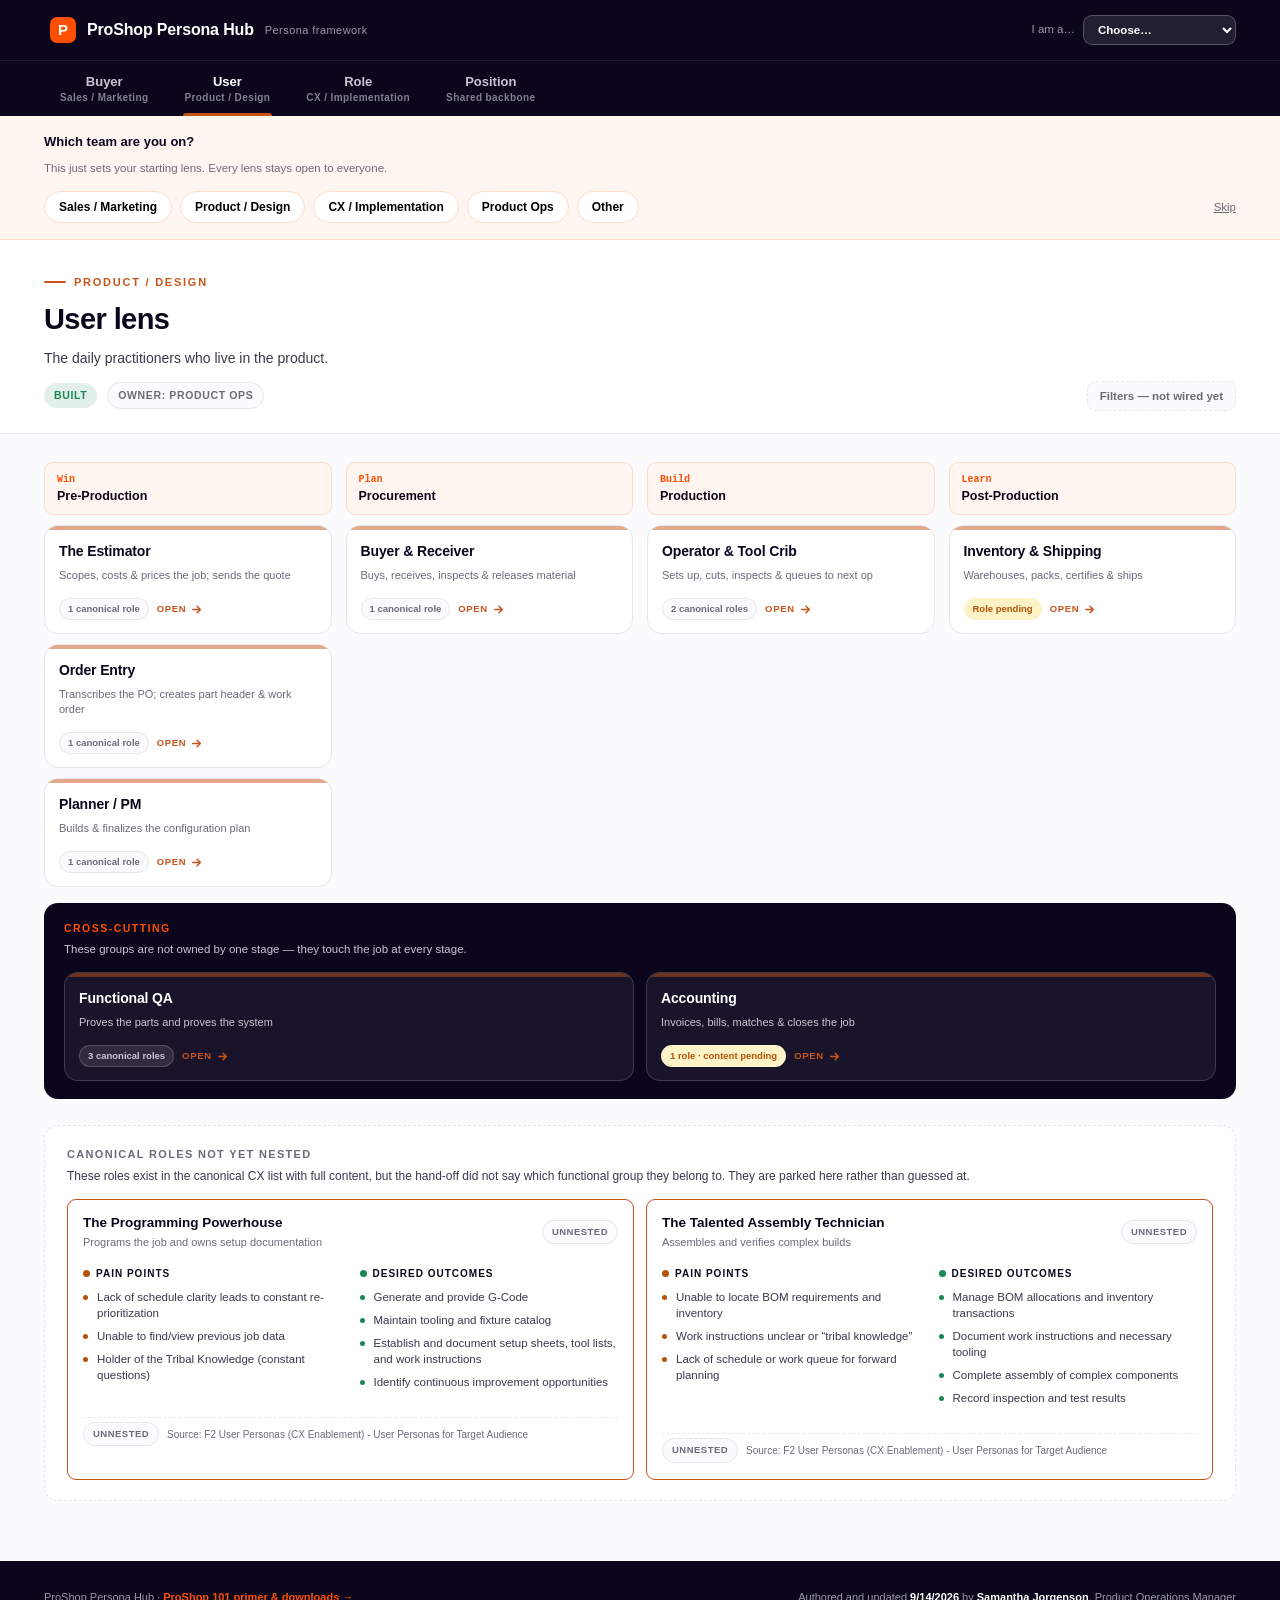
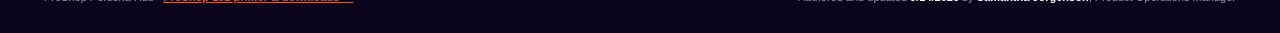
==== commit 98094735: "Build the Persona Hub: four lenses, three depths, User lens complete index.html becomes the Persona " ====
--- a/index.html
+++ b/index.html
@@ -3,207 +3,211 @@
 <head>
 <meta charset="UTF-8">
 <meta name="viewport" content="width=device-width, initial-scale=1.0">
-<title>ProShop Personas · Interactive Teaching Tool</title>
+<title>ProShop Persona Hub</title>
+<link rel="stylesheet" href="design-tokens.css">
 <style>
-  :root{
-    --ink:#0B061C;--ink-soft:#3C3849;--mute:#6D6A77;--line:#E7E6E8;
-    --paper:#FFFFFF;--wash:#FBFAFC;--flame:#FF4F00;--flame-wash:#FFF6F2;
-    --flame-line:#FFDCCC;--blue:#1357FF;--green:#198754;--amber:#B45309;--amber-wash:#FEF3C7;
-    --sans:"Helvetica Neue",Arial,sans-serif;--mono:"SFMono-Regular",Consolas,Menlo,monospace;
-    --shadow:0 8px 30px rgba(11,6,28,.12);
-    --shadow-lg:0 20px 54px rgba(11,6,28,.20);
-    --ring:0 0 0 3px #fff,0 0 0 6px rgba(255,79,0,.55);
-    --nav-h:60px;
-    --chip-block:64px;   /* stagechip min-height + gap: keeps card rows aligned across stages */
-    --ease:cubic-bezier(.16,1,.3,1);
-  }
+  /* All colour/size values come from design-tokens.css. Nothing here hard-codes
+     a brand colour, so the pending Figma swap stays a one-file change. */
   *{box-sizing:border-box;margin:0;padding:0;}
-  html{scroll-behavior:smooth;scroll-padding-top:calc(var(--nav-h) + 20px);}
-  body{font-family:var(--sans);color:var(--ink);background:#F4F3F6;line-height:1.5;-webkit-font-smoothing:antialiased;}
-  a{color:inherit;}
-  .wrap{max-width:1180px;margin:0 auto;padding:0 24px;}
-
-  /* ---- scroll reveal ---- */
-  .reveal{opacity:0;transform:translateY(24px);transition:opacity .7s var(--ease),transform .7s var(--ease);transition-delay:var(--d,0ms);}
-  .reveal.in{opacity:1;transform:none;}
-
-  /* ---- interactive affordances ----
-     Anything the user can click gets .act: pointer, lift, ring, and a visible CTA.
-     Static cards deliberately get none of it, so "clickable" reads unambiguously. */
-  .act{cursor:pointer;font:inherit;color:inherit;text-align:left;border:none;background:none;transition:transform .18s var(--ease),box-shadow .18s var(--ease),border-color .18s;}
-  .act:focus-visible{outline:none;box-shadow:var(--ring);}
-  .ic{flex:none;transition:transform .18s var(--ease);}
-  .act:hover .ic,.btn:hover .ic{transform:translateX(3px);}
-  .btn.dl:hover .ic{transform:translateY(2px);}
-
-  /* ---- top bar ---- */
-  .topbar{background:rgba(11,6,28,.92);backdrop-filter:saturate(150%) blur(12px);-webkit-backdrop-filter:saturate(150%) blur(12px);color:#fff;position:sticky;top:0;z-index:50;}
-  .topbar .wrap{display:flex;align-items:center;justify-content:space-between;height:var(--nav-h);gap:16px;}
-  .brand{display:flex;align-items:center;gap:11px;font-weight:800;font-size:16px;letter-spacing:-.01em;background:none;border:none;color:#fff;cursor:pointer;font-family:inherit;padding:4px 6px;border-radius:8px;}
-  .brand:focus-visible{outline:none;box-shadow:var(--ring);}
-  .brand .logo{width:26px;height:26px;border-radius:7px;background:var(--flame);color:#fff;display:flex;align-items:center;justify-content:center;font-size:15px;font-weight:800;}
+  body{font-family:var(--sans);color:var(--ink);background:var(--wash);line-height:1.5;-webkit-font-smoothing:antialiased;}
+  .wrap{max-width:var(--maxw);margin:0 auto;padding:0 24px;}
+  [hidden]{display:none !important;}
+
+  /* ---------- generic interactive affordance ---------- */
+  .act{cursor:pointer;font:inherit;color:inherit;text-align:left;border:none;background:none;
+       transition:transform var(--t-fast) var(--ease),box-shadow var(--t-fast) var(--ease),border-color var(--t-fast);}
+  .act:focus-visible,.btn:focus-visible,.tab:focus-visible{outline:none;box-shadow:var(--ring);}
+  .btn{display:inline-flex;align-items:center;gap:8px;font-family:inherit;font-size:12.5px;font-weight:700;
+       padding:10px 16px;border-radius:var(--radius-sm);cursor:pointer;border:none;
+       transition:transform var(--t-fast) var(--ease),box-shadow var(--t-fast) var(--ease),background var(--t-fast);}
+  .btn.flame{background:var(--flame);color:var(--paper);box-shadow:0 2px 0 #BE3A00,0 7px 20px rgba(255,79,0,.28);}
+  .btn.flame:hover{transform:translateY(-2px);box-shadow:0 4px 0 #BE3A00,0 12px 26px rgba(255,79,0,.34);}
+  .btn.flame:active{transform:translateY(1px);box-shadow:0 1px 0 #BE3A00;}
+  .btn.line{background:var(--paper);color:var(--ink);border:1.5px solid var(--line);}
+  .btn.line:hover{border-color:var(--accent,var(--flame));transform:translateY(-2px);}
+  .btn.line:active{transform:translateY(1px);}
+  .btn.ghost{background:rgba(255,255,255,.10);color:var(--paper);border:1px solid rgba(255,255,255,.22);}
+  .btn.ghost:hover{background:rgba(255,255,255,.2);}
+
+  /* ---------- top bar ---------- */
+  .topbar{background:var(--ink);color:var(--paper);position:sticky;top:0;z-index:40;}
+  .topbar .wrap{display:flex;align-items:center;justify-content:space-between;min-height:var(--nav-h);gap:16px;flex-wrap:wrap;}
+  .brand{display:flex;align-items:center;gap:11px;font-weight:800;font-size:16px;letter-spacing:-.01em;
+         background:none;border:none;color:var(--paper);cursor:pointer;font-family:inherit;padding:4px 6px;border-radius:var(--radius-sm);}
+  .brand .logo{width:26px;height:26px;border-radius:7px;background:var(--flame);display:grid;place-items:center;font-size:15px;}
   .brand small{font-weight:500;color:#9B98A6;font-size:11px;letter-spacing:.04em;}
-  .topnav{display:flex;gap:2px;}
-  .topnav button{position:relative;background:none;border:none;color:#C9C6D2;font-family:inherit;font-size:12.5px;font-weight:600;padding:9px 13px;border-radius:8px;cursor:pointer;transition:color .18s,background .18s;}
-  .topnav button::after{content:"";position:absolute;left:13px;right:13px;bottom:4px;height:2px;border-radius:2px;background:var(--flame);transform:scaleX(0);transform-origin:center;transition:transform .22s var(--ease);}
-  .topnav button:hover{color:#fff;background:rgba(255,255,255,.07);}
-  .topnav button:hover::after,.topnav button.active::after{transform:scaleX(1);}
-  .topnav button.active{color:#fff;}
-  .topnav button:focus-visible{outline:none;box-shadow:var(--ring);}
-  .progress{position:absolute;left:0;bottom:0;height:3px;width:0;background:linear-gradient(90deg,#FF8A3D,var(--flame));transition:width .08s linear;}
-
-  /* ---- hero ---- */
-  .hero{background:radial-gradient(900px 420px at 82% -20%,#2E1238 0%,transparent 62%),var(--ink);color:#fff;padding:84px 0 92px;position:relative;overflow:hidden;}
-  .hero::after{content:"";position:absolute;right:-70px;top:-70px;width:300px;height:300px;background:var(--flame);opacity:.13;transform:rotate(45deg);animation:drift 9s ease-in-out infinite;}
-  @keyframes drift{0%,100%{transform:rotate(45deg) translateY(0)}50%{transform:rotate(45deg) translateY(26px)}}
-  .hero .wrap{position:relative;z-index:1;}
-  .hero .kick{font-size:11px;letter-spacing:.22em;font-weight:700;color:var(--flame);text-transform:uppercase;margin-bottom:14px;}
-  .hero h1{font-size:52px;font-weight:800;letter-spacing:-.028em;line-height:1.02;max-width:15em;}
-  .hero h1 em{font-style:normal;color:var(--flame);}
-  .hero p{font-size:16px;color:#C9C6D2;margin-top:16px;max-width:40em;}
-  .hero .dlrow{margin-top:28px;display:flex;gap:11px;flex-wrap:wrap;}
-  .herostats{margin-top:38px;display:flex;gap:34px;flex-wrap:wrap;border-top:1px solid rgba(255,255,255,.13);padding-top:20px;}
-  .herostats .st .v{font-size:22px;font-weight:800;color:#fff;}
-  .herostats .st .l{font-size:10.5px;letter-spacing:.13em;text-transform:uppercase;color:#9B98A6;font-weight:700;margin-top:2px;}
-  .scrollcue{position:absolute;left:50%;bottom:20px;z-index:2;width:40px;height:40px;border-radius:50%;background:rgba(255,255,255,.09);border:1px solid rgba(255,255,255,.22);color:#fff;cursor:pointer;display:grid;place-items:center;animation:bob 2.4s ease-in-out infinite;}
-  .scrollcue:hover{background:rgba(255,255,255,.2);}
-  .scrollcue:focus-visible{outline:none;box-shadow:var(--ring);}
-  @keyframes bob{0%,100%{transform:translate(-50%,0)}50%{transform:translate(-50%,8px)}}
-
-  /* ---- buttons: raised, with a pressed state, so they read as buttons ---- */
-  .btn{display:inline-flex;align-items:center;gap:8px;font-family:inherit;font-size:12.5px;font-weight:700;padding:10px 16px;border-radius:9px;cursor:pointer;border:none;text-decoration:none;transition:transform .16s var(--ease),box-shadow .16s var(--ease),background .16s;}
-  .btn:focus-visible{outline:none;box-shadow:var(--ring);}
-  .btn.lg{font-size:13.5px;padding:13px 20px;border-radius:10px;}
-  .btn.sm{font-size:11.5px;padding:8px 13px;}
-  .btn.flame{background:var(--flame);color:#fff;box-shadow:0 2px 0 #BE3A00,0 7px 20px rgba(255,79,0,.30);}
-  .btn.flame:hover{background:#FF6320;transform:translateY(-2px);box-shadow:0 4px 0 #BE3A00,0 12px 26px rgba(255,79,0,.36);}
-  .btn.flame:active{transform:translateY(1px);box-shadow:0 1px 0 #BE3A00,0 4px 12px rgba(255,79,0,.28);}
-  .btn.ghost{background:rgba(255,255,255,.09);color:#fff;border:1px solid rgba(255,255,255,.22);}
-  .btn.ghost:hover{background:rgba(255,255,255,.18);transform:translateY(-2px);}
-  .btn.ghost:active{transform:translateY(1px);}
-  .btn.dark{background:var(--ink);color:#fff;box-shadow:0 2px 0 #000,0 7px 18px rgba(11,6,28,.28);}
-  .btn.dark:hover{background:#1B1230;transform:translateY(-2px);}
-  .btn.dark:active{transform:translateY(1px);box-shadow:0 1px 0 #000;}
-
-  /* ---- sections ---- */
-  section.band{padding:76px 0;}
-  section.band.alt{background:#fff;}
-  .shead{margin-bottom:30px;}
-  .eyebrow{display:inline-flex;align-items:center;gap:8px;font-size:11px;letter-spacing:.16em;text-transform:uppercase;font-weight:800;color:var(--flame);margin-bottom:9px;}
-  .eyebrow::before{content:"";width:22px;height:2px;background:var(--flame);border-radius:2px;}
-  h2.title{font-size:32px;font-weight:800;letter-spacing:-.02em;margin-bottom:9px;line-height:1.12;}
-  .subtitle{font-size:14.5px;color:var(--ink-soft);max-width:56em;}
-
-  /* ---- three-up ERP/MES/QMS ---- */
-  .trio{display:grid;grid-template-columns:repeat(3,1fr);gap:18px;}
-  .defcard{background:#fff;border:1px solid var(--line);border-radius:16px;padding:24px;}
-  section.alt .defcard{background:var(--wash);}
-  .defcard .abbr{font-size:28px;font-weight:800;color:var(--flame);letter-spacing:-.01em;}
-  .defcard .full{font-size:11px;letter-spacing:.05em;text-transform:uppercase;color:var(--mute);font-weight:700;margin:4px 0 12px;}
-  .defcard p{font-size:13px;color:var(--ink-soft);}
-
-  /* ---- journey ----
-     Each stage OWNS its persona cards (chip + row in one .jstage block), so the
-     stage label can never drift away from the roles it describes at any width. */
-  .journey{display:flex;align-items:stretch;gap:10px;}
-  .jstage{flex:var(--c,1) 1 0;min-width:0;display:flex;flex-direction:column;gap:10px;}
-  .stagechip{position:relative;background:var(--flame-wash);border:1px solid var(--flame-line);border-radius:11px;text-align:center;padding:9px 8px;min-height:54px;display:flex;flex-direction:column;justify-content:center;}
-  .stagechip::after{content:"";position:absolute;left:50%;bottom:-6px;width:10px;height:10px;background:var(--flame-wash);border-right:1px solid var(--flame-line);border-bottom:1px solid var(--flame-line);transform:translateX(-50%) rotate(45deg);}
-  .stagechip .s{font-family:var(--mono);font-size:10px;color:var(--flame);font-weight:700;}
-  .stagechip .n{font-size:12.5px;font-weight:800;color:var(--ink);}
-  .jrow{display:flex;align-items:stretch;gap:8px;flex:1;}
-  .jsep{flex:0 0 26px;display:flex;align-items:center;justify-content:center;padding-top:var(--chip-block);color:var(--flame);}
-  .jarr{flex:0 0 22px;display:flex;align-items:center;justify-content:center;color:var(--flame);}
-  .jsep svg,.jarr svg{width:24px;height:11px;}
-  .jp{flex:1 1 0;min-width:0;display:flex;flex-direction:column;align-items:center;text-align:center;background:#fff;border:1.5px solid var(--line);border-radius:15px;padding:17px 12px 14px;position:relative;overflow:hidden;}
-  .jp::before{content:"";position:absolute;left:0;top:0;width:100%;height:4px;background:var(--flame);opacity:.55;transition:opacity .18s;}
-  .jp:hover{border-color:var(--flame);transform:translateY(-5px);box-shadow:var(--shadow-lg);}
-  .jp:hover::before{opacity:1;}
-  .jp .num{width:32px;height:32px;border-radius:50%;background:var(--flame);color:#fff;font-size:15px;font-weight:800;display:grid;place-items:center;margin:4px 0 9px;}
-  .jp .who{font-size:13.5px;font-weight:800;color:var(--ink);line-height:1.14;}
-  .jp .what{font-size:10px;color:var(--mute);margin-top:5px;font-style:italic;line-height:1.3;}
-  .jp .cta{margin-top:auto;padding-top:12px;display:inline-flex;align-items:center;gap:5px;font-size:9.5px;font-weight:800;letter-spacing:.07em;text-transform:uppercase;color:var(--flame);}
-
-  /* ---- buyer persona callout (clickable) ---- */
-  .buyerband{width:100%;margin-bottom:26px;background:var(--ink);border-radius:16px;padding:20px 24px;display:flex;align-items:center;gap:20px;position:relative;overflow:hidden;}
-  .buyerband::after{content:"";position:absolute;right:-40px;top:-40px;width:150px;height:150px;background:var(--flame);opacity:.14;transform:rotate(45deg);transition:opacity .2s;}
-  .buyerband:hover{transform:translateY(-3px);box-shadow:var(--shadow-lg);}
-  .buyerband:hover::after{opacity:.24;}
-  .buyerband .bdg{width:48px;height:48px;border-radius:50%;background:var(--flame);color:#fff;font-size:21px;font-weight:800;display:grid;place-items:center;flex:none;z-index:1;}
-  .buyerband .txt{flex:1;z-index:1;}
-  .buyerband .cc{font-size:9.5px;letter-spacing:.14em;text-transform:uppercase;font-weight:800;color:var(--flame);}
-  .buyerband .nm{font-size:19px;font-weight:800;color:#fff;margin:2px 0 4px;}
-  .buyerband .ds{font-size:12px;color:#C9C6D2;}
-  .buyerband .go{display:inline-flex;align-items:center;gap:6px;font-size:11px;font-weight:800;color:#fff;white-space:nowrap;background:rgba(255,255,255,.12);border:1px solid rgba(255,255,255,.24);padding:9px 14px;border-radius:9px;z-index:1;}
-  .buyerband:hover .go{background:var(--flame);border-color:var(--flame);}
-
-  /* ---- qa cross-cut note (clickable) ---- */
-  .qanote{width:100%;margin-top:22px;display:flex;align-items:center;gap:16px;background:var(--flame-wash);border:1px solid var(--flame-line);border-radius:14px;padding:16px 20px;}
-  .qanote:hover{transform:translateY(-3px);box-shadow:var(--shadow);border-color:var(--flame);}
-  .qanote .q{width:38px;height:38px;border-radius:50%;background:var(--flame);color:#fff;font-size:17px;font-weight:800;display:grid;place-items:center;flex:none;}
-  .qanote p{font-size:12.5px;color:var(--ink-soft);flex:1;}
-  .qanote b{color:var(--ink);}
-  .qanote .go{display:inline-flex;align-items:center;gap:5px;font-size:10px;font-weight:800;letter-spacing:.06em;text-transform:uppercase;color:var(--flame);white-space:nowrap;}
-
-  /* ---- shared threads ---- */
-  .threads{display:grid;grid-template-columns:1fr 1fr;gap:16px;}
-  .tcard{background:#fff;border:1px solid var(--line);border-radius:15px;padding:20px 22px;}
-  section.alt .tcard{background:var(--wash);}
-  .tcard .th{font-size:11.5px;letter-spacing:.08em;text-transform:uppercase;font-weight:800;margin-bottom:3px;}
-  .tcard .sh{font-size:11.5px;color:var(--flame);font-weight:700;margin-bottom:10px;}
-  .tcard p{font-size:12.5px;color:var(--ink-soft);}
-
-  /* ---- company context ---- */
-  .timeline{display:grid;grid-template-columns:repeat(6,1fr);gap:12px;}
-  .tl{background:#fff;border:1px solid var(--line);border-radius:13px;padding:14px 14px;}
-  section.alt .tl{background:var(--wash);}
-  .tl .y{font-size:15px;font-weight:800;color:var(--flame);}
-  .tl .d{font-size:11px;color:var(--ink-soft);margin-top:4px;}
-  .icp{display:grid;grid-template-columns:1fr 1fr;gap:18px;}
-  .icpcard{border:1px solid var(--line);border-radius:15px;overflow:hidden;background:#fff;}
-  section.alt .icpcard{background:var(--wash);}
-  .icpcard .head{color:#fff;font-size:12px;font-weight:800;padding:11px 18px;letter-spacing:.05em;}
-  .icpcard .body{padding:16px 18px;font-size:12.5px;color:var(--ink-soft);line-height:1.75;}
-  .icpcard .body b{color:var(--ink);}
-
-  /* ---- downloads ---- */
-  .dlgrid{display:grid;grid-template-columns:repeat(3,1fr);gap:14px;}
-  .dlcard{background:#fff;border:1px solid var(--line);border-radius:14px;padding:18px;display:flex;flex-direction:column;gap:4px;}
-  .dlcard .dlnm{font-size:13.5px;font-weight:800;color:var(--ink);}
-  .dlcard .dlmeta{font-size:11px;color:var(--mute);margin-bottom:12px;}
-  .dlcard .btn{align-self:flex-start;margin-top:auto;}
-
-  /* ---- slide-in panel ---- */
-  .scrim{position:fixed;inset:0;background:rgba(11,6,28,.58);opacity:0;pointer-events:none;transition:opacity .24s;z-index:100;backdrop-filter:blur(2px);-webkit-backdrop-filter:blur(2px);}
-  .scrim.on{opacity:1;pointer-events:auto;}
-  .panel{position:fixed;top:0;right:0;height:100%;width:min(740px,95vw);background:#fff;box-shadow:-14px 0 46px rgba(11,6,28,.28);transform:translateX(100%);transition:transform .32s var(--ease);z-index:101;overflow-y:auto;overscroll-behavior:contain;}
-  .panel.on{transform:translateX(0);}
-  .panel .phead{background:var(--ink);color:#fff;padding:28px 34px 26px;position:relative;overflow:hidden;}
-  .panel .phead::after{content:"";position:absolute;right:-30px;top:-30px;width:130px;height:130px;background:var(--flame);opacity:.16;transform:rotate(45deg);}
-  .panel .pk{font-size:10px;letter-spacing:.2em;text-transform:uppercase;font-weight:700;color:var(--flame);margin-bottom:8px;}
-  .panel .pname{font-size:31px;font-weight:800;letter-spacing:-.018em;}
-  .panel .ptag{font-size:13px;color:#C9C6D2;margin-top:9px;max-width:88%;}
-  .panel .pchip{position:absolute;right:34px;bottom:26px;background:var(--flame);color:#fff;font-size:10px;font-weight:700;letter-spacing:.05em;padding:6px 12px;border-radius:999px;text-transform:uppercase;}
-  .closeb{position:fixed;top:18px;right:20px;background:rgba(255,255,255,.16);border:1px solid rgba(255,255,255,.26);color:#fff;width:36px;height:36px;border-radius:10px;font-size:19px;line-height:1;cursor:pointer;z-index:103;display:none;place-items:center;transition:.16s;}
-  .panel.on ~ .closeb,.closeb.on{display:grid;}
-  .closeb:hover{background:var(--flame);border-color:var(--flame);transform:rotate(90deg);}
-  .closeb:focus-visible{outline:none;box-shadow:var(--ring);}
-  .pbody{padding:26px 34px 46px;}
-  .pquote{display:flex;gap:12px;margin-bottom:22px;}
+  .whoami{display:flex;align-items:center;gap:8px;font-size:11.5px;color:#9B98A6;}
+  .whoami select{font-family:inherit;font-size:11.5px;font-weight:700;color:var(--paper);background:rgba(255,255,255,.10);
+                 border:1px solid rgba(255,255,255,.22);border-radius:var(--radius-sm);padding:7px 10px;cursor:pointer;}
+  .whoami select:focus-visible{outline:none;box-shadow:var(--ring);}
+
+  /* ---------- lens tabs ---------- */
+  .lensbar{background:var(--ink);border-top:1px solid rgba(255,255,255,.08);position:sticky;top:var(--nav-h);z-index:39;}
+  .lensbar .wrap{display:flex;gap:4px;overflow-x:auto;}
+  .tab{position:relative;background:none;border:none;color:#C9C6D2;font-family:inherit;cursor:pointer;
+       padding:13px 16px 12px;border-radius:var(--radius-sm) var(--radius-sm) 0 0;white-space:nowrap;transition:color var(--t-fast),background var(--t-fast);}
+  .tab .tl{font-size:13px;font-weight:800;display:block;}
+  .tab .tw{font-size:10px;font-weight:600;color:#83808F;letter-spacing:.04em;}
+  .tab::after{content:"";position:absolute;left:14px;right:14px;bottom:0;height:3px;border-radius:3px 3px 0 0;
+              background:var(--tint);transform:scaleX(0);transform-origin:center;transition:transform var(--t-med) var(--ease);}
+  .tab:hover{color:var(--paper);background:rgba(255,255,255,.06);}
+  .tab[aria-selected="true"]{color:var(--paper);}
+  .tab[aria-selected="true"]::after{transform:scaleX(1);}
+  .tab[data-lens="buyer"]{--tint:var(--lens-buyer);}
+  .tab[data-lens="user"]{--tint:var(--lens-user);}
+  .tab[data-lens="role"]{--tint:var(--lens-role);}
+  .tab[data-lens="position"]{--tint:var(--lens-position);}
+
+  /* ---------- first-run team picker ---------- */
+  .picker{background:var(--flame-wash);border-bottom:1px solid var(--flame-line);}
+  .picker .wrap{padding:16px 24px;display:flex;align-items:center;gap:14px;flex-wrap:wrap;}
+  .picker .q{font-size:13px;font-weight:800;}
+  .picker .sub{font-size:11.5px;color:var(--mute);width:100%;margin-top:-6px;}
+  .picker .opts{display:flex;gap:8px;flex-wrap:wrap;}
+  .picker .opt{font-size:12px;font-weight:700;background:var(--paper);border:1.5px solid var(--flame-line);
+               border-radius:999px;padding:8px 14px;cursor:pointer;font-family:inherit;transition:var(--t-fast);}
+  .picker .opt:hover{border-color:var(--flame);transform:translateY(-1px);}
+  .picker .skip{margin-left:auto;font-size:11.5px;color:var(--mute);background:none;border:none;cursor:pointer;font-family:inherit;text-decoration:underline;}
+
+  /* ---------- lens intro ---------- */
+  .lensintro{background:var(--paper);border-bottom:1px solid var(--line);}
+  .lensintro .wrap{padding:26px 24px 22px;}
+  .eyebrow{display:inline-flex;align-items:center;gap:8px;font-size:11px;letter-spacing:.16em;text-transform:uppercase;font-weight:800;color:var(--accent);margin-bottom:8px;}
+  .eyebrow::before{content:"";width:22px;height:2px;background:var(--accent);border-radius:2px;}
+  h1.ltitle{font-size:29px;font-weight:800;letter-spacing:-.02em;margin-bottom:6px;}
+  .ldesc{font-size:14px;color:var(--ink-soft);max-width:60em;}
+  .lmeta{margin-top:12px;display:flex;gap:10px;flex-wrap:wrap;align-items:center;}
+  .pill{font-size:10.5px;font-weight:800;letter-spacing:.06em;text-transform:uppercase;padding:5px 10px;border-radius:999px;}
+  .pill.built{background:rgba(25,135,84,.12);color:var(--green);}
+  .pill.scaffold{background:var(--amber-wash);color:var(--amber);}
+  .pill.owner{background:var(--wash);color:var(--mute);border:1px solid var(--line);}
+  .filterbtn{margin-left:auto;font-size:11.5px;font-weight:700;color:var(--mute);background:var(--wash);
+             border:1px dashed var(--line);border-radius:var(--radius-sm);padding:8px 12px;cursor:not-allowed;font-family:inherit;}
+
+  main{padding:28px 0 60px;}
+
+  /* ---------- board / focus swap ---------- */
+  .stack{position:relative;}
+  .view{transition:opacity var(--t-med) var(--ease),transform var(--t-med) var(--ease);}
+  .view.out{opacity:0;transform:translateY(10px);pointer-events:none;position:absolute;inset:0;}
+
+  /* ---------- board ---------- */
+  .stages{display:grid;grid-template-columns:repeat(4,1fr);gap:14px;align-items:start;}
+  .stagecol{display:flex;flex-direction:column;gap:10px;}
+  .stagehead{background:var(--flame-wash);border:1px solid var(--flame-line);border-radius:var(--radius-sm);padding:9px 12px;}
+  .stagehead .s{font-family:var(--mono);font-size:10px;color:var(--flame);font-weight:700;}
+  .stagehead .n{font-size:12.5px;font-weight:800;}
+  .stagehead .a{font-size:10px;color:var(--mute);font-weight:600;}
+
+  .gcard{width:100%;background:var(--paper);border:1.5px solid var(--line);border-radius:var(--radius);
+         padding:15px 14px 13px;display:flex;flex-direction:column;gap:6px;position:relative;overflow:hidden;}
+  .gcard::before{content:"";position:absolute;left:0;top:0;width:100%;height:4px;background:var(--accent);opacity:.5;transition:opacity var(--t-fast);}
+  .gcard:hover{border-color:var(--accent);transform:translateY(-4px);box-shadow:var(--shadow-lg);}
+  .gcard:hover::before{opacity:1;}
+  .gcard .gn{font-size:14px;font-weight:800;letter-spacing:-.01em;}
+  .gcard .gs{font-size:11px;color:var(--mute);line-height:1.35;}
+  .gcard .grow{margin-top:auto;padding-top:9px;display:flex;align-items:center;justify-content:space-between;gap:8px;}
+  .gcard .cta{font-size:9.5px;font-weight:800;letter-spacing:.07em;text-transform:uppercase;color:var(--accent);display:inline-flex;align-items:center;gap:4px;}
+  .cnt{font-size:9.5px;font-weight:800;color:var(--mute);background:var(--wash);border:1px solid var(--line);border-radius:999px;padding:3px 8px;white-space:nowrap;}
+  .cnt.warn{background:var(--amber-wash);color:var(--amber);border-color:transparent;}
+
+  .crossband{margin-top:16px;background:var(--ink);border-radius:var(--radius);padding:18px 20px;}
+  .crossband .ch{font-size:10.5px;letter-spacing:.14em;text-transform:uppercase;font-weight:800;color:var(--flame);margin-bottom:4px;}
+  .crossband .cd{font-size:11.5px;color:#C9C6D2;margin-bottom:14px;}
+  .crossgrid{display:grid;grid-template-columns:repeat(auto-fit,minmax(230px,1fr));gap:12px;}
+  .crossband .gcard{background:rgba(255,255,255,.06);border-color:rgba(255,255,255,.16);color:var(--paper);}
+  .crossband .gcard .gs{color:#C9C6D2;}
+  .crossband .gcard .cnt{background:rgba(255,255,255,.1);border-color:rgba(255,255,255,.18);color:#C9C6D2;}
+  .crossband .gcard .cnt.warn{background:var(--amber-wash);color:var(--amber);}
+
+  /* ---------- focus view ---------- */
+  .railbar{display:flex;align-items:center;gap:10px;margin-bottom:16px;}
+  .backall{flex:none;font-size:12px;font-weight:800;background:var(--paper);border:1.5px solid var(--line);
+           border-radius:var(--radius-sm);padding:9px 13px;cursor:pointer;font-family:inherit;transition:var(--t-fast);}
+  .backall:hover{border-color:var(--accent);transform:translateX(-2px);}
+  .rail{display:flex;gap:7px;overflow-x:auto;padding-bottom:3px;}
+  .railchip{flex:none;font-size:11.5px;font-weight:700;background:var(--paper);border:1.5px solid var(--line);
+            border-radius:999px;padding:8px 14px;cursor:pointer;font-family:inherit;white-space:nowrap;transition:var(--t-fast);}
+  .railchip:hover{border-color:var(--accent);}
+  .railchip[aria-current="true"]{background:var(--accent);border-color:var(--accent);color:var(--paper);}
+
+  .fpanel{background:var(--paper);border:1px solid var(--line);border-radius:var(--radius);overflow:hidden;}
+  .fhead{padding:24px 26px 22px;border-bottom:1px solid var(--line);}
+  .fhead .fstage{font-size:10px;letter-spacing:.14em;text-transform:uppercase;font-weight:800;color:var(--accent);margin-bottom:7px;}
+  .fhead h2{font-size:26px;font-weight:800;letter-spacing:-.02em;}
+  .fhead .fsum{font-size:13.5px;color:var(--ink-soft);margin-top:8px;max-width:62em;}
+  .chips{display:flex;flex-wrap:wrap;gap:7px;margin-top:14px;}
+  .chip{font-size:11px;font-weight:600;background:var(--wash);border:1px solid var(--line);border-radius:8px;padding:6px 10px;color:var(--ink-soft);}
+  .chip.home{background:var(--flame-wash);border-color:var(--flame-line);color:var(--ink);font-weight:700;}
+  .chip.pos{background:var(--ink);color:var(--paper);border-color:var(--ink);font-weight:700;}
+  .fbody{padding:22px 26px 26px;}
+  .fsec{font-size:10.5px;letter-spacing:.14em;text-transform:uppercase;font-weight:800;
+        padding-bottom:6px;border-bottom:2px solid var(--accent);margin:0 0 14px;}
+  .fsec.mt{margin-top:26px;}
+
+  /* ---------- accordion ---------- */
+  .acc{display:flex;flex-direction:column;gap:9px;}
+  .accitem{border:1.5px solid var(--line);border-radius:var(--radius-sm);overflow:hidden;background:var(--paper);}
+  .accitem[data-open="true"]{border-color:var(--accent);}
+  .acchead{width:100%;display:flex;align-items:center;gap:12px;padding:13px 15px;cursor:pointer;
+           font-family:inherit;background:none;border:none;text-align:left;transition:background var(--t-fast);}
+  .acchead:hover{background:var(--wash);}
+  .acchead:focus-visible{outline:none;box-shadow:var(--ring);}
+  .acchead .an{display:block;font-size:13.5px;font-weight:800;}
+  .acchead .as{display:block;font-size:11px;color:var(--mute);margin-top:1px;}
+  .acchead .atxt{flex:1;min-width:0;}
+  .chev{flex:none;width:11px;height:11px;border-right:2.4px solid var(--accent);border-bottom:2.4px solid var(--accent);
+        transform:rotate(45deg);transition:transform var(--t-med) var(--ease);margin-right:3px;}
+  .accitem[data-open="true"] .chev{transform:rotate(-135deg);}
+  .accbody{max-height:0;overflow:hidden;transition:max-height var(--t-med) var(--ease);}
+  .accinner{padding:2px 15px 16px;display:grid;grid-template-columns:1fr 1fr;gap:18px;}
+  .col h4{font-size:10px;letter-spacing:.1em;text-transform:uppercase;font-weight:800;margin-bottom:8px;display:flex;align-items:center;gap:6px;}
+  .col h4 .dot{width:7px;height:7px;border-radius:50%;}
+  .col.pain h4 .dot{background:var(--amber);}
+  .col.out h4 .dot{background:var(--green);}
+  .col ul{list-style:none;}
+  .col li{font-size:11.5px;color:var(--ink-soft);padding-left:14px;position:relative;margin-bottom:7px;line-height:1.4;}
+  .col li::before{content:"";position:absolute;left:0;top:6px;width:5px;height:5px;border-radius:50%;}
+  .col.pain li::before{background:var(--amber);}
+  .col.out li::before{background:var(--green);}
+  .accmeta{grid-column:1/-1;display:flex;flex-wrap:wrap;gap:8px;align-items:center;padding-top:4px;border-top:1px dashed var(--line);margin-top:2px;}
+  .src{font-size:10px;color:var(--mute);}
+  .tag{font-size:9.5px;font-weight:800;letter-spacing:.05em;text-transform:uppercase;padding:4px 9px;border-radius:999px;}
+  .tag.confirmed{background:rgba(25,135,84,.12);color:var(--green);}
+  .tag.proposed{background:var(--amber-wash);color:var(--amber);}
+  .tag.unnested{background:var(--wash);color:var(--mute);border:1px solid var(--line);}
+  .xlens{font-size:10px;font-weight:800;background:var(--lens-buyer);color:var(--paper);border:none;
+         border-radius:999px;padding:5px 11px;cursor:pointer;font-family:inherit;transition:var(--t-fast);}
+  .xlens:hover{transform:translateY(-1px);}
+  .xlens:focus-visible{outline:none;box-shadow:var(--ring);}
+
+  /* ---------- notices ---------- */
+  .notice{display:flex;gap:12px;align-items:flex-start;background:var(--amber-wash);border:1px solid rgba(180,83,9,.25);
+          border-radius:var(--radius-sm);padding:13px 16px;font-size:12px;color:var(--ink-soft);}
+  .notice .ni{font-weight:800;color:var(--amber);flex:none;}
+  .notice b{color:var(--ink);}
+  .notice.plain{background:var(--wash);border-color:var(--line);}
+  .notice.plain .ni{color:var(--mute);}
+
+  /* ---------- level 3 ---------- */
+  .l3toggle{margin-top:24px;display:flex;align-items:center;gap:12px;flex-wrap:wrap;}
+  .l3note{font-size:11px;color:var(--mute);}
+  .level3{margin-top:20px;border-top:2px solid var(--accent);padding-top:22px;}
+  .psec{font-size:10.5px;letter-spacing:.14em;text-transform:uppercase;font-weight:800;color:var(--ink);
+        padding-bottom:6px;border-bottom:2px solid var(--flame);margin:26px 0 13px;}
+  .psec:first-child{margin-top:0;}
+  .pquote{display:flex;gap:12px;margin-bottom:6px;}
   .pquote .m{font-family:Georgia,serif;font-size:40px;color:var(--flame);font-weight:800;line-height:.8;}
   .pquote p{font-size:14.5px;font-style:italic;color:var(--ink-soft);padding-top:5px;}
-  .psec{font-size:10.5px;letter-spacing:.14em;text-transform:uppercase;font-weight:800;color:var(--ink);padding-bottom:6px;border-bottom:2px solid var(--flame);margin:26px 0 13px;}
-  .psec:first-of-type{margin-top:0;}
-  .pbody p.txt{font-size:13px;color:var(--ink-soft);}
-  .pbody p.txt + p.txt{margin-top:9px;}
+  p.txt{font-size:13px;color:var(--ink-soft);}
+  p.txt + p.txt{margin-top:9px;}
   .snap{display:grid;grid-template-columns:1fr 1fr;gap:0 24px;}
   .snap .r{display:flex;justify-content:space-between;font-size:12px;padding:6px 0;border-bottom:1px dashed var(--flame-line);}
   .snap .r .k{color:var(--mute);font-weight:600;}
-  .snap .r .v{color:var(--ink);font-weight:700;text-align:right;}
+  .snap .r .v{font-weight:700;text-align:right;}
   .tl2 .row{display:flex;gap:13px;padding:7px 0;}
   .tl2 .t{font-family:var(--mono);font-size:10.5px;color:var(--flame);font-weight:700;width:52px;flex:none;padding-top:1px;}
   .tl2 .x{font-size:12.5px;color:var(--ink-soft);}
-  .tl2 .x b{color:var(--ink);}
   .trip{display:grid;grid-template-columns:1fr 1fr 1fr;gap:15px;}
   .pnl{border:1px solid var(--line);border-radius:12px;padding:14px;}
   .pnl .h{display:flex;align-items:center;gap:7px;font-size:10.5px;letter-spacing:.1em;text-transform:uppercase;font-weight:800;margin-bottom:10px;}
@@ -221,14 +225,13 @@
   .kpi{border:1px solid var(--line);border-radius:11px;padding:12px 13px;}
   .kpi .big{font-size:17px;font-weight:800;color:var(--flame);}
   .kpi .lab{font-size:11px;color:var(--ink-soft);margin-top:3px;}
-  .mods{display:flex;flex-wrap:wrap;gap:7px;}
+  .mods,.navs{display:flex;flex-wrap:wrap;gap:7px;}
   .mod{font-size:11px;font-weight:600;background:var(--wash);border:1px solid var(--line);border-radius:8px;padding:7px 11px;color:var(--ink-soft);}
   .mod.p{background:var(--flame-wash);border-color:var(--flame-line);color:var(--ink);font-weight:700;}
-  .mod .tag{color:var(--flame);font-weight:800;font-size:9px;margin-left:6px;letter-spacing:.06em;text-transform:uppercase;}
+  .mod .mtag{color:var(--flame);font-weight:800;font-size:9px;margin-left:6px;letter-spacing:.06em;text-transform:uppercase;}
   .navsub{font-size:11.5px;color:var(--mute);margin:-7px 0 11px;}
-  .navs{display:flex;flex-wrap:wrap;gap:7px;}
-  .navchip{font-size:11px;font-weight:700;background:var(--ink);color:#fff;border-radius:8px;padding:7px 11px;}
-  .flowrow{display:grid;grid-template-columns:1fr auto 1.1fr auto 1fr;align-items:stretch;gap:0;}
+  .navchip{font-size:11px;font-weight:700;background:var(--ink);color:var(--paper);border-radius:8px;padding:7px 11px;}
+  .flowrow{display:grid;grid-template-columns:1fr auto 1.1fr auto 1fr;align-items:stretch;}
   .fnode{border:1px solid var(--line);border-radius:12px;padding:12px 13px;}
   .fnode.me{border:2px solid var(--flame);background:var(--flame-wash);}
   .fnode .l{font-size:9px;letter-spacing:.1em;text-transform:uppercase;color:var(--mute);font-weight:800;margin-bottom:4px;}
@@ -238,55 +241,45 @@
   .farr{display:flex;flex-direction:column;align-items:center;justify-content:center;padding:0 9px;color:var(--flame);}
   .farr .tt{font-size:8px;color:var(--mute);font-weight:700;text-transform:uppercase;margin-bottom:3px;white-space:nowrap;}
   .farr svg{width:22px;height:10px;}
-  .pdlrow{margin-top:28px;padding-top:18px;border-top:1px solid var(--line);display:flex;justify-content:space-between;align-items:center;gap:14px;flex-wrap:wrap;}
+  .pdlrow{margin-top:26px;padding-top:18px;border-top:1px solid var(--line);display:flex;justify-content:space-between;align-items:center;gap:14px;flex-wrap:wrap;}
   .pdlrow .note{font-size:10px;color:var(--mute);}
 
-  footer.foot{background:var(--ink);color:#9B98A6;padding:30px 0;font-size:11px;}
+  /* ---------- positions lens ---------- */
+  .depts{display:grid;grid-template-columns:repeat(auto-fit,minmax(260px,1fr));gap:14px;}
+  .dept{background:var(--paper);border:1px solid var(--line);border-radius:var(--radius);padding:18px 20px;}
+  .dept h3{font-size:12px;letter-spacing:.1em;text-transform:uppercase;font-weight:800;color:var(--accent);margin-bottom:11px;}
+  .dept ul{list-style:none;display:flex;flex-direction:column;gap:7px;}
+  .dept li{font-size:12.5px;font-weight:600;color:var(--ink-soft);padding-left:15px;position:relative;}
+  .dept li::before{content:"";position:absolute;left:0;top:7px;width:6px;height:6px;border-radius:2px;background:var(--accent);opacity:.5;}
+
+  /* ---------- unnested tray ---------- */
+  .tray{margin-top:26px;background:var(--paper);border:1px dashed var(--line);border-radius:var(--radius);padding:20px 22px;}
+  .tray h3{font-size:11px;letter-spacing:.12em;text-transform:uppercase;font-weight:800;color:var(--mute);margin-bottom:4px;}
+  .tray .td{font-size:12px;color:var(--ink-soft);margin-bottom:14px;}
+  .traygrid{display:grid;grid-template-columns:repeat(auto-fit,minmax(280px,1fr));gap:12px;}
+
+  footer.foot{background:var(--ink);color:#9B98A6;padding:28px 0;font-size:11px;}
   footer.foot .wrap{display:flex;justify-content:space-between;align-items:center;gap:14px;flex-wrap:wrap;}
-  footer.foot b{color:#fff;}
-
-  /* ---- responsive ----
-     The journey collapses stage-by-stage: each stage keeps its own label directly
-     above its own persona cards, at every width. */
-  @media (max-width:1080px){
-    .journey{flex-direction:column;gap:22px;}
-    .jstage{flex:none;gap:10px;}
-    .jsep{display:none;}
-    .stagechip{text-align:left;align-items:flex-start;min-height:0;padding:11px 15px;}
-    .stagechip::after{left:26px;}
-    .jrow{flex-wrap:wrap;}
-    .jp{flex:1 1 210px;}
-    .jarr{flex:0 0 18px;}
-    .hero h1{font-size:42px;}
+  footer.foot b{color:var(--paper);}
+  footer.foot a{color:var(--flame);font-weight:700;}
+
+  @media (max-width:1000px){
+    .stages{grid-template-columns:1fr 1fr;}
+    .trip{grid-template-columns:1fr;}
+    .flowrow{grid-template-columns:1fr;gap:8px;}
+    .farr{flex-direction:row;gap:6px;padding:3px 0;}
   }
-  @media (max-width:820px){
-    section.band{padding:56px 0;}
-    h2.title{font-size:26px;}
-    .trio,.threads,.icp,.dlgrid,.trip,.kpis,.snap{grid-template-columns:1fr;}
-    .timeline{grid-template-columns:1fr 1fr 1fr;}
-    .flowrow{grid-template-columns:1fr;gap:8px;}
-    .farr{flex-direction:row;padding:3px 0;gap:6px;}
-    .hero{padding:60px 0 76px;}
-    .hero h1{font-size:34px;}
-    .herostats{gap:24px;}
-    .topnav{display:none;}
-    .buyerband{flex-wrap:wrap;gap:14px;}
-    .pbody,.panel .phead{padding-left:22px;padding-right:22px;}
-    .panel .pname{font-size:26px;}
-    .panel .pchip{position:static;display:inline-block;margin-top:12px;}
-  }
-  @media (max-width:560px){
-    .jrow{flex-direction:column;}
-    .jp{flex:1 1 auto;}
-    .jarr{display:none;}
-    .timeline{grid-template-columns:1fr 1fr;}
-    .hero h1{font-size:29px;}
+  @media (max-width:680px){
+    .stages{grid-template-columns:1fr;}
+    .accinner{grid-template-columns:1fr;gap:14px;}
+    .snap,.kpis{grid-template-columns:1fr;}
+    h1.ltitle{font-size:23px;}
+    .fhead,.fbody{padding-left:18px;padding-right:18px;}
+    .fhead h2{font-size:21px;}
   }
   @media (prefers-reduced-motion:reduce){
-    html{scroll-behavior:auto;}
-    .reveal{opacity:1;transform:none;transition:none;}
-    .hero::after,.scrollcue{animation:none;}
-    *{transition-duration:.01ms!important;}
+    *{transition-duration:.01ms !important;}
+    .accbody{transition:none !important;}
   }
 </style>
 </head>
@@ -294,405 +287,486 @@
 
 <div class="topbar">
   <div class="wrap">
-    <button class="brand" type="button" onclick="jump('top')" aria-label="Back to top">
-      <span class="logo" aria-hidden="true">P</span> ProShop Personas <small>Teaching Tool</small>
+    <button class="brand act" type="button" onclick="goHome()" aria-label="ProShop Persona Hub home">
+      <span class="logo" aria-hidden="true">P</span> ProShop Persona Hub <small>Persona framework</small>
     </button>
-    <nav class="topnav" aria-label="Page sections">
-      <button type="button" data-sec="primer" onclick="jump('primer')">ProShop 101</button>
-      <button type="button" data-sec="journey" onclick="jump('journey')">The Roles</button>
-      <button type="button" data-sec="threads" onclick="jump('threads')">How They Relate</button>
-      <button type="button" data-sec="company" onclick="jump('company')">Company</button>
-      <button type="button" data-sec="downloads" onclick="jump('downloads')">Downloads</button>
-    </nav>
-  </div>
-  <div class="progress" id="progress" role="presentation"></div>
-</div>
-
-<header class="hero" id="top">
-  <div class="wrap">
-    <div class="kick reveal">Product &amp; Design Onboarding</div>
-    <h1 class="reveal">Who ProShop <em>is for</em></h1>
-    <p class="reveal">An interactive tour of the people who use ProShop every day. Start with the 10-minute primer, then open any role on the journey to go deep. Every document here can be downloaded as a print-ready PDF.</p>
-    <div class="dlrow reveal">
-      <button class="btn flame lg" type="button" onclick="jump('journey')">Explore the roles <span class="ic" data-icon="arrow"></span></button>
-      <button class="btn ghost lg dl" type="button" onclick="jump('downloads')">Download the PDFs <span class="ic" data-icon="down"></span></button>
-    </div>
-    <div class="herostats reveal">
-      <div class="st"><div class="v">12</div><div class="l">Roles covered</div></div>
-      <div class="st"><div class="v">4</div><div class="l">Workflow stages</div></div>
-      <div class="st"><div class="v">11</div><div class="l">Print-ready PDFs</div></div>
+    <div class="whoami">
+      <label for="teamsel">I am a&hellip;</label>
+      <select id="teamsel" onchange="setTeam(this.value,true)"></select>
     </div>
   </div>
-  <button class="scrollcue" type="button" onclick="jump('primer')" aria-label="Scroll to ProShop 101"><span class="ic" data-icon="down"></span></button>
-</header>
-
-<!-- PRIMER -->
-<section class="band alt" id="primer">
+</div>
+
+<div class="lensbar">
+  <div class="wrap" role="tablist" id="lenstabs" aria-label="Persona lenses"></div>
+</div>
+
+<div class="picker" id="picker" hidden>
   <div class="wrap">
-    <div class="shead reveal">
-      <div class="eyebrow">ProShop 101</div>
-      <h2 class="title">What ProShop is, in one minute</h2>
-      <p class="subtitle">ProShop is an all-in-one, paperless operating system for precision machine shops. It replaces spreadsheets, whiteboards, paper travelers, and tribal knowledge with one connected system &mdash; where the quote becomes the work order becomes the inspection record becomes the invoice, with no duplicate entry. It's really three products in one:</p>
-    </div>
-    <div class="trio" data-stagger>
-      <div class="defcard"><div class="abbr">ERP</div><div class="full">Enterprise Resource Planning</div><p>The business backbone &mdash; quoting, orders, purchasing, inventory, scheduling, costing, invoicing. The record of what the shop is doing and what it costs.</p></div>
-      <div class="defcard"><div class="abbr">MES</div><div class="full">Manufacturing Execution System</div><p>The shop-floor layer &mdash; live work-order status, time tracking, scheduling, work instructions. The record of how the work is running right now.</p></div>
-      <div class="defcard"><div class="abbr">QMS</div><div class="full">Quality Management System</div><p>The compliance layer &mdash; inspection, calibration, cert packets, non-conformance, audits. The record of proving the parts meet spec.</p></div>
+    <div class="q">Which team are you on?</div>
+    <div class="sub">This just sets your starting lens. Every lens stays open to everyone.</div>
+    <div class="opts" id="pickeropts"></div>
+    <button class="skip" type="button" onclick="dismissPicker()">Skip</button>
+  </div>
+</div>
+
+<div class="lensintro" id="lensintro"></div>
+
+<main>
+  <div class="wrap">
+    <div class="stack">
+      <div class="view" id="boardview"></div>
+      <div class="view out" id="focusview" hidden></div>
     </div>
   </div>
-</section>
-
-<!-- JOURNEY -->
-<section class="band" id="journey">
-  <div class="wrap">
-    <div class="shead reveal">
-      <div class="eyebrow">The Roles</div>
-      <h2 class="title">The journey of a job through ProShop</h2>
-      <p class="subtitle">Six roles hand the job forward through four stages. <b>Click any card to open the full persona.</b> Above them sits the Shop Owner (the buyer), and cutting across them all is QA.</p>
-    </div>
-
-    <div class="reveal">
-      <button class="buyerband act" type="button" onclick="openP('00_shopowner')" aria-label="Open the Shop Owner persona">
-        <span class="bdg" aria-hidden="true">$</span>
-        <span class="txt">
-          <span class="cc">Buyer / Decision-Maker &mdash; sits above the workflow</span>
-          <span class="nm">The Shop Owner</span>
-          <span class="ds">The technical founder who buys ProShop and rolls it out to every role below. Win them with ROI and trust.</span>
-        </span>
-        <span class="go">Open persona <span class="ic" data-icon="arrow"></span></span>
-      </button>
-    </div>
-
-    <div class="journey reveal" id="journeyCards"></div>
-
-    <div class="reveal">
-      <button class="qanote act" type="button" onclick="openP('07_qa')" aria-label="Open the Functional QA persona">
-        <span class="q" aria-hidden="true">Q</span>
-        <p><b>Functional QA cross-cuts every stage.</b> It sets requirements upstream (Contact page), gates production mid-stream (print approval), and closes the loop downstream (cert packet) &mdash; the only role that touches all four stages.</p>
-        <span class="go">Open <span class="ic" data-icon="arrow"></span></span>
-      </button>
-    </div>
-  </div>
-</section>
-
-<!-- THREADS -->
-<section class="band alt" id="threads">
-  <div class="wrap">
-    <div class="shead reveal">
-      <div class="eyebrow">How They Relate</div>
-      <h2 class="title">Four things they all share</h2>
-      <p class="subtitle">ProShop's whole value is that these roles share one database. These records only make sense once you see several personas depending on them &mdash; one person sets or contributes, several depend on the result.</p>
-    </div>
-    <div class="threads" data-stagger>
-      <div class="tcard"><div class="th">Customer Contact page</div><div class="sh">Set once by QA &amp; Order Entry, read everywhere</div><p>Flags set once (FAI, CFC, form format, terms) silently flow into the cert packet, the AS9102 form, and the invoice. A missed flag surfaces as a rejected shipment downstream.</p></div>
-      <div class="tcard"><div class="th">Cert packet</div><div class="sh">Everyone contributes, one packet ships</div><p>Vendor certs (Receiver), material specs (Planner), inspection results (Operator + QA), requirement flags (Order Entry) &mdash; all converge into one packet. Any missing piece and the customer's dock rejects the box.</p></div>
-      <div class="tcard"><div class="th">On-time delivery</div><div class="sh">Cascaded upstream, measured downstream</div><p>Not one KPI but a cascade: the Buyer holds vendors to 97% so the Planner can hit the shop's 95% so the customer counts the delivery on time.</p></div>
-      <div class="tcard"><div class="th">Dashboards</div><div class="sh">Same database, nine filtered views</div><p>Customer service, Project assignment, Scheduling, Purchasing, Receiving, Work cell, Inspection, Inventory control, Shipping &mdash; each is a filtered view of the same work orders. Change one, everyone downstream sees it.</p></div>
-    </div>
-    <div class="reveal" style="margin-top:22px"><button class="btn flame dl" type="button" onclick="dl('Cross-Persona Summary')">Download the full relationship map (PDF) <span class="ic" data-icon="down"></span></button></div>
-  </div>
-</section>
-
-<!-- COMPANY -->
-<section class="band" id="company">
-  <div class="wrap">
-    <div class="shead reveal">
-      <div class="eyebrow">Company Context</div>
-      <h2 class="title">By machinists, for machinists</h2>
-      <p class="subtitle">ProShop wasn't built by a software company that discovered manufacturing &mdash; it was built by machinists who got tired of running a shop on spreadsheets. That origin is why the product fits the way it does.</p>
-    </div>
-    <div class="timeline" data-stagger>
-      <div class="tl"><div class="y">1997</div><div class="d">Pro CNC machine shop founded</div></div>
-      <div class="tl"><div class="y">2000</div><div class="d">Outgrew Excel; began building ProShop</div></div>
-      <div class="tl"><div class="y">2008</div><div class="d">First external ProShop ERP client</div></div>
-      <div class="tl"><div class="y">2014</div><div class="d">Sold the Pro CNC machine shop</div></div>
-      <div class="tl"><div class="y">2016</div><div class="d">Launched as software co. (then Adion)</div></div>
-      <div class="tl"><div class="y">2026</div><div class="d">600+ clients, 100+ employees</div></div>
-    </div>
-
-    <div class="shead reveal" style="margin-top:52px">
-      <div class="eyebrow">Ideal Customer</div>
-      <h2 class="title" style="font-size:26px">Who buys ProShop</h2>
-      <p class="subtitle">Deliberately targeted at high-stakes machine shops &mdash; not &ldquo;anyone with a machine,&rdquo; but shops where a mistake could be catastrophic, and growing mid-market shops where tribal knowledge is starting to break the business.</p>
-    </div>
-    <div class="icp" data-stagger>
-      <div class="icpcard"><div class="head" style="background:var(--flame)">BULLSEYE</div><div class="body"><b>Industry:</b> Aerospace, Defense, Medical<br><b>Size:</b> 20&ndash;75 employees<br><b>Compliance:</b> AS9100, ITAR, CMMC, ISO 13485 (mandatory)<br><b>Pain:</b> <em>&ldquo;We lose contracts if we fail audits.&rdquo;</em><br><b>Buys because:</b> Risk mitigation &amp; survival</div></div>
-      <div class="icpcard"><div class="head" style="background:#C15A20">STRONG FIT</div><div class="body"><b>Industry:</b> Industrial, Auto, Robotics, Energy, Oil &amp; Gas<br><b>Size:</b> 10&ndash;19 or 76&ndash;150 employees<br><b>Compliance:</b> ISO 9001, or aspiring to bullseye certs<br><b>Pain:</b> <em>&ldquo;Manual errors are killing our margin.&rdquo;</em><br><b>Buys because:</b> Scaling &amp; professionalization</div></div>
-    </div>
-    <div class="reveal" style="margin-top:22px"><button class="btn flame dl" type="button" onclick="dl('The Shop Owner')">Download the Shop Owner persona (PDF) <span class="ic" data-icon="down"></span></button></div>
-  </div>
-</section>
-
-<!-- DOWNLOADS -->
-<section class="band alt" id="downloads">
-  <div class="wrap">
-    <div class="shead reveal">
-      <div class="eyebrow">Downloads</div>
-      <h2 class="title">Every document, print-ready</h2>
-      <p class="subtitle">Eleven PDFs &mdash; the primer, every persona sheet, and the cross-persona relationship map.</p>
-    </div>
-    <div class="dlgrid" id="dlGrid" data-stagger></div>
-  </div>
-</section>
+</main>
 
 <footer class="foot">
   <div class="wrap">
-    <span>ProShop Personas &middot; Interactive teaching tool</span>
-    <span>Authored and updated <b>8/27/2026</b> by <b>Samantha Jorgenson</b>, Product Operations Manager</span>
+    <span>ProShop Persona Hub &middot; <a href="teaching-tool.html">ProShop&nbsp;101 primer &amp; downloads &rarr;</a></span>
+    <span>Authored and updated <b>9/14/2026</b> by <b>Samantha Jorgenson</b>, Product Operations Manager</span>
   </div>
 </footer>
 
-<!-- PANEL -->
-<div class="scrim" id="scrim" onclick="closeP()"></div>
-<aside class="panel" id="panel" role="dialog" aria-modal="true" aria-labelledby="panelName" tabindex="-1">
-  <div id="panelContent"></div>
-</aside>
-<button class="closeb" id="closeb" type="button" onclick="closeP()" aria-label="Close persona">&times;</button>
-
+<script src="personas.js"></script>
 <script>
-const PERSONAS = [{"series_label": "Buyer / Decision-Maker Persona", "index": "00", "name": "The Shop Owner", "stage": "Decision-Maker", "tagline": "The person who buys ProShop &mdash; a technical founder betting the business (and often their retirement) on getting the shop under control.", "quote": "I can run the machines in my sleep. It's running the <em>business</em> that keeps me up at night.", "who1": "The Shop Owner is usually a technical founder &mdash; a machinist or engineer who was great on the floor and started their own shop. They know the craft cold but were never trained to run a business, and the shop often <em>is</em> their retirement plan. They're the economic buyer for ProShop: skeptical of software promises, protective of hard-won margins, and responsible for every hire, contract, and audit.", "who2": "Many run multi-generation, family-owned shops. They're pragmatic, salt-of-the-earth, and carry a high &lsquo;BS meter&rsquo; &mdash; they've been pitched a lot of tools that didn't deliver. Winning them means proving real ROI, fast, in language that respects their expertise.", "day": [["Floor", "Starts on the floor &mdash; still the best troubleshooter in the building, pulled into every hard setup and quality escape."], ["Fires", "Fields the day's fires: a late job, a sick operator, a customer escalation, a machine down."], ["Quote", "Reviews or writes quotes personally &mdash; pricing is too important to fully delegate."], ["Cash", "Worries about cash flow, payroll, and whether the big customer will pay on time."], ["Grow", "Tries to carve out time for the actual business &mdash; hiring, capacity, the next big contract."], ["Late", "Does the books or the scheduling after hours, because the day never left room for it."]], "snapshot": [["Role type", "Economic buyer"], ["Background", "Technical founder"], ["Company", "Often multi-gen, family"], ["Typical size", "20&ndash;75 employees"], ["The shop is", "Their retirement plan"]], "environment": "Splits their day between the shop floor and a cramped office. Comfortable with machines and CAD, wary of business software that overpromises. Time-starved and interrupt-driven &mdash; evaluates tools by whether they visibly save time or money, not by feature lists. Trust is earned slowly and lost fast.", "meters": [["Manufacturing expertise", "Very high", 97], ["Business / software comfort", "Low&ndash;Medium", 42], ["Skepticism of vendor claims", "Very high", 90]], "inwords": "&ldquo;We existed on tribal knowledge for almost 30 years. We just <em>existed</em> &mdash; but we wanted to thrive. I thought it'd be hard to learn, but this old dog is learning new tricks.&rdquo;", "goals": ["Get the whole business under control &mdash; out of spreadsheets and out of their head.", "Protect margin and cash flow; stop losing money to chaos and rework.", "Capture tribal knowledge before key veterans retire.", "Build something sellable &mdash; a shop that runs without them for the eventual exit."], "frustrations": ["Disconnected systems and paper mean no one has the real picture, including them.", "They're the bottleneck &mdash; too many decisions still route through the owner.", "Every ERP they've seen felt built for big factories, not a 40-person shop.", "Hard to trust a number when the data lives in five places and a whiteboard."], "needs": ["Fast, visible ROI &mdash; proof it saves real hours or dollars in weeks, not years.", "A system a high-schooler or a 30-year machinist can both actually use.", "One source of truth so they can step back without the shop falling over.", "Onboarding and support from people who've actually run a shop, not just sold software."], "kpis": [["Margin", "Are jobs actually profitable &mdash; and which ones aren't?"], ["On-time %", "Delivery performance that keeps demanding customers."], ["Cash flow", "Money in vs. out &mdash; the number that keeps the doors open."], ["Owner load", "How much still depends on them personally to run."]], "modules": [["Company Hub / Dashboards", "home", true], ["Job Costing & Financial Data", "home", true], ["Sales & Work Orders", "reads", false], ["Quality Systems & Inspection", "reads", false], ["Shop Floor & Scheduling", "reads", false]], "upstream": ["Evaluates", "The market", "Weighs ProShop against spreadsheets &amp; rival ERPs"], "in_arrow": "Decides", "flow_self": "Buys, champions &amp; funds ProShop for the whole shop", "out_arrow": "Rolls&nbsp;out", "downstream": ["Enables", "All nine user roles", "Every persona in this set works in what they bought"], "flow_note": "The Shop Owner is the buyer, not a workflow role &mdash; so they sit above the job journey rather than in it. Their decision to adopt ProShop is what puts every other persona into the system. Win the owner with ROI and trust; keep them with a shop that finally runs on data instead of memory.", "footnote": "Buyer / decision-maker persona &mdash; distinct from the nine workflow user personas. Source: ProShop company deck (ICP &amp; shop-owner profile) + customer testimonials. Demographic detail softened toward business-relevant traits for onboarding use.", "nav_areas": ["All areas &mdash; Admin access"], "nav_areas_note": "Full system access as an administrator.", "_key": "00_shopowner"}, {"series_label": "ProShop User Persona", "index": "01", "name": "The Estimator", "stage": "Pre-Production", "tagline": "Turns a customer's request into a priced, winnable quote &mdash; fast enough to beat competitors, accurate enough to protect margin.", "quote": "We sell a service, not just a part &mdash; my job is to know what it will really cost to make it before anyone touches a machine.", "who1": "The Estimator translates drawings, models, and vague verbal requests into a manufacturing plan &mdash; material, operations, machine time, outside processing, and cost. They live at the very front of the shop's workflow, where nothing is billable yet and speed competes directly with accuracy: quote too slowly and a competitor wins the job; quote too cheaply and the shop loses money once it's won.", "who2": "In small shops this is the owner doing it between everything else. In larger shops it's a dedicated seat &mdash; sometimes an entry-level engineer &mdash; who leans heavily on templates and past jobs to move fast.", "day": [["RFQ in", "An RFQ lands by email, customer portal, or automated quoting tool. <b>Logs it in a tracker</b> and makes a bid / no-bid call based on fit and shop capacity."], ["Scope", "Reviews the print and model &mdash; <b>quantity, tolerances, finish, flagged notes</b> like masking or cosmetic class."], ["Build", "Copies a similar past estimate for speed, or builds from scratch &mdash; picks the value stream and <b>lays out the operations</b>."], ["Cost", "Sources material and outside-processing prices, sets <b>setup and cycle-time targets</b>, applies labor, overhead, and markup."], ["Send", "Gut-checks price against the market, routes for a <b>second-person review</b>, then generates the quote PDF and emails it."]], "snapshot": [["Workflow stage", "Pre-production"], ["Also known as", "Sales / Estimator"], ["Reports toward", "Sales / Owner"], ["Speed target", "~2&ndash;3 min / quote*"], ["Work is billable?", "No &mdash; pre-sale"]], "environment": "Desk-based, dual-monitor, mouse-and-keyboard. Fluent in CAD viewers, spreadsheets, and quoting tools. Comfortable with software &mdash; this is a knowledge-worker seat, not a shop-floor one.", "meters": [["Software proficiency", "High", 85], ["Manufacturing depth", "High", 88], ["Tolerance for slow UI", "Low", 22]], "inwords": "&ldquo;If I can copy a template and be done in three minutes instead of twenty, that's the difference between quoting ten jobs today or three.&rdquo;", "goals": ["Quote fast without sacrificing accuracy &mdash; speed wins the job.", "Build the estimate once, well, so planning inherits it with no rework.", "Price to protect margin while staying competitive in the market.", "Reduce reliance on the tribal knowledge of retiring machinists."], "frustrations": ["Incomplete prints force guesswork &mdash; a missing thread call-out can swing cost.", "RFQ intake and quote logging happen <em>outside</em> the system, so there's no audit trail.", "Waiting on vendor pricing for material and outside processing stalls turnaround.", "Quoting isn't billable, so effort must be rationed by how likely the job is to land."], "needs": ["Fast template reuse &mdash; clone a past estimate and adjust, don't rebuild.", "A quoting workspace that keeps the bid/no-bid log <em>inside</em> the system.", "Cost roll-ups that update live as material, OSP, and markup change.", "A clean handoff so a won quote becomes a work order with zero re-entry."], "kpis": [["Win rate", "Per client. Too low means wasted effort; too high can mean under-pricing."], ["Turnaround", "Speed from RFQ received to quote sent &mdash; often the deciding factor."], ["< 30%", "Material + services as a share of part price, kept well controlled."], ["Accuracy", "Estimated cost & time vs. what the job actually takes once it runs."]], "modules": [["Estimating & Quoting", "home", true], ["Sales & Work Orders", "home", true], ["Shop Floor & Scheduling", "reads", false], ["Job Costing & Financial Data", "reads", false], ["Inventory & Material Planning", "reads", false]], "upstream": ["Upstream", "Customer", "Submits an RFQ with prints, models &amp; specs"], "in_arrow": "RFQ", "flow_self": "Scopes, costs &amp; prices the job; sends the quote", "out_arrow": "Won&nbsp;quote", "downstream": ["Downstream", "Order Entry", "Turns the won estimate into a work order"], "flow_note": "The estimate carries directly into the work order &mdash; no re-entry. Every assumption the Estimator makes here becomes a target the Operator is later measured against, and feeds back into future quotes.", "footnote": "*Speed target reflects template-based quoting; from-scratch estimates take substantially longer. Source: ProShop persona sessions + product docs.", "nav_areas": ["Estimates", "Quotes", "RFQs", "Parts", "BOM Master", "COTS", "Vendor POs"], "nav_areas_note": "", "_key": "01_estimator"}, {"series_label": "ProShop User Persona", "index": "02", "name": "Order Entry", "stage": "Pre-Production", "tagline": "Turns an incoming customer PO into a live job inside ProShop &mdash; the first paid step, and the record every other role inherits.", "quote": "Getting the order into ProShop is like getting the keys into the ignition &mdash; it's where the whole shop starts moving.", "who1": "Order Entry (often the same person as Customer Service) transcribes a customer's purchase order into ProShop, verbatim and completely. They surface the terms and quality requirements hidden inside the PO and its linked documents, acknowledge the client, and create the part header and work order so PMs, planners, and buyers can pick it up. This is the first point in the workflow where the shop is actually being paid to work.", "who2": "In small shops this is the owner or ops manager. In larger shops it's a dedicated seat watching email and customer portals all day, entering same-day and confirming within 24&ndash;48 hours.", "day": [["PO in", "Watches email and customer portals (Boeing, Lockheed, Collins) for new orders. Downloads the PO and reads it <b>end to end</b>."], ["Ack", "Sends a &lsquo;received, under review&rsquo; acknowledgement so the client knows the order landed. Logs it same-day."], ["Header", "Transcribes admin block <b>verbatim</b>: bill-to, ship-to, payment, tax, FOB, delivery priority, project code."], ["Lines", "Enters each line &mdash; part #, revision, quantity, price, promise date, order type."], ["Build", "Creates the part header (auto-builds folder, inventory table, rev control) and the work order for planning."], ["Confirm", "After technical review OKs dates &amp; pricing, sends the formal order confirmation back to the client."]], "snapshot": [["Workflow stage", "Pre-production"], ["Also known as", "Customer Service"], ["Reports toward", "Sales / Ops"], ["Entry standard", "Same day"], ["Confirm standard", "24&ndash;48 hours"]], "environment": "Desk-based, email- and portal-heavy, mouse-and-keyboard. Comfortable navigating many customer portals and reading dense contract documents. Values speed and accuracy over exploration &mdash; wants the fewest clicks between PO and work order.", "meters": [["Software proficiency", "High", 82], ["Contract / document literacy", "High", 86], ["Tolerance for repetitive entry", "Low", 25]], "inwords": "&ldquo;Every customer's PO looks different, and half the important stuff isn't even on the PO &mdash; it's buried in the terms they link to.&rdquo;", "goals": ["Get orders in fast and clean so no downstream seat is blocked.", "Surface risky terms early &mdash; DPAS ratings, ITAR, cosmetic class, masking notes.", "Give the client a professional, predictable acknowledgement and confirmation loop.", "Cut the manual click-count between PO, part, and work order."], "frustrations": ["Every customer's PO looks different &mdash; there's no standard template to lean on.", "Key terms live in linked web pages, not on the PO itself.", "Portals must be checked daily; dates can change silently inside them.", "There's no built-in acknowledgement form &mdash; it's done manually by email."], "needs": ["A guided PO-entry flow that flags missing bill-to / ship-to / terms before submit.", "A single view that reconciles PO line items against the original estimate.", "Built-in acknowledgement and confirmation templates, not manual email.", "Portal-change alerts so a silently moved date doesn't slip through."], "kpis": [["Same-day", "Rate of POs entered the day they arrive (order-date vs. entry-date)."], ["24&ndash;48h", "Order-confirmation turnaround back to the customer."], ["Accuracy", "Zero fat-fingered quantity, price, revision, or promise date."], ["Coverage", "No missed orders sitting unseen in a customer portal."]], "modules": [["Sales & Work Orders", "home", true], ["Data Management", "home", true], ["Estimating & Quoting", "reads", false], ["Quality Systems & Inspection", "reads", false], ["Inventory & Material Planning", "reads", false]], "upstream": ["Upstream", "The Estimator", "Hands over the won quote / estimate"], "in_arrow": "Won&nbsp;quote", "flow_self": "Transcribes the PO; creates part header &amp; work order", "out_arrow": "Work&nbsp;order", "downstream": ["Downstream", "Planner / PM", "Picks up the WO and builds the config plan"], "flow_note": "Everything Order Entry enters becomes the audit trail every other seat relies on &mdash; planning inherits it, purchasing inherits it, quality inherits it, accounting inherits it. A missed DPAS or ITAR flag here becomes real legal exposure downstream.", "footnote": "Source: ProShop persona sessions + product docs. Customer names shown are illustrative of the aerospace / defense client base.", "nav_areas": ["Customer POs", "Quotes", "Contacts", "Packing Slips", "Invoices"], "nav_areas_note": "", "_key": "02_orderentry"}, {"series_label": "ProShop User Persona", "index": "03", "name": "Planner / PM", "stage": "Pre-Production", "tagline": "Owns the configuration plan &mdash; turning a customer's requirements into a manufacturable, executable job before parts ever hit a machine.", "quote": "My job as a planner is to get the parts through my own QA first &mdash; the client's inspection is round two.", "who1": "The Planner / Project Manager turns a work order into a complete configuration plan: operations, machines, sequence, work-holding, setup and run targets, material, and outside processing. They serve two customers at once &mdash; their own quality system first, then the client's incoming QA &mdash; and coordinate across scheduling, purchasing, OSP, quality, and programming so every job is finalized, resourced, and ready to run on time.", "who2": "In small shops this is the owner running everything A-to-Z. In larger shops it's a dedicated PM or planner with, as they put it, &lsquo;all the responsibility and none of the authority&rsquo; &mdash; collaboration is the entire job.", "day": [["Notify", "Scrubs the System Agent inbox for new POs and PM alerts &mdash; uses it as a live task list."], ["Prioritize", "Reads the Project Manager dashboard (the &lsquo;thousand-foot view&rsquo;) and cross-checks Customer Service for what ships this week."], ["Digest", "Reads the PO, T&amp;Cs, quality specs, and print revision; works the <b>pre-planning checklist</b> top to bottom."], ["Configure", "Builds the config plan &mdash; operations, machines, targets, work-holding, material spec, OSP flow-down."], ["Schedule", "Sets must-leave-by and must-be-back-on dates; flows demand to Purchasing."], ["Finalize", "Finalizes the WO &mdash; kicks it to the programming queue. <b>If it ain't green, it ain't on the machine.</b>"]], "snapshot": [["Workflow stage", "Pre-production"], ["Serves", "Internal QMS + client QA"], ["Finalize target", "24&ndash;48 hours"], ["Ready-to-run", "By 72 hours"], ["Coordinates with", "5+ departments"]], "environment": "Desk-based but constantly context-switching across dashboards. Power user who lives in red/yellow/green status cues and drills into work orders all day. Wants dense information visible at a glance, and gets frustrated by 'mental gymnastics' to piece a picture together.", "meters": [["Software proficiency", "High", 90], ["Manufacturing depth", "High", 92], ["Tolerance for slow drill-downs", "Low", 20]], "inwords": "&ldquo;The cost of getting this wrong shows up at setup &mdash; the most expensive moment in machining. A missed tool, a wrong material cutoff, and the spindle stops.&rdquo;", "goals": ["Reduce the risk of false starts at setup &mdash; the shop's most expensive moment.", "Get every job through internal QA before customer QA ever sees it.", "Hit 95%+ on-time delivery consistently, by client and by PM.", "Level-load work across the PM team so no one is drowning."], "frustrations": ["Dashboards take &lsquo;mental gymnastics&rsquo; &mdash; there's no dependency / pipeline view.", "The Late dashboard flags what's late but not <em>why</em> &mdash; every WO needs a drill-in.", "The pre-planning checklist wipes clean on finalize &mdash; timestamps are lost.", "Budget arrives already set by the estimate &mdash; variances are hard to unwind mid-job."], "needs": ["A dependency / Gantt view so blockers are visible without drilling into each WO.", "&lsquo;Why is this late&rsquo; surfaced on the Late dashboard, not buried in the record.", "PO due dates on hover, so purchasing status is readable at a glance.", "Preserved checklist history &mdash; keep the timestamps after finalize."], "kpis": [["95% OTD", "On-time delivery to the client; vendors held to a higher 97% bar."], ["Time-to-floor", "Finalize in 24&ndash;48h, ready-to-run by 72h."], ["NCR count", "Did we mitigate risk correctly before the job ran?"], ["Variance", "Estimated vs. actual cost and time, by work order."]], "modules": [["Sales & Work Orders", "home", true], ["Visual Work Instructions", "home", true], ["Shop Floor & Scheduling", "home", true], ["Inventory & Material Planning", "reads", false], ["Job Costing & Financial Data", "reads", false]], "upstream": ["Upstream", "Order Entry", "Hands over the created work order"], "in_arrow": "Work&nbsp;order", "flow_self": "Builds &amp; finalizes the configuration plan", "out_arrow": "Ready&nbsp;WO", "downstream": ["Downstream", "Buyer &amp; Programming", "Receive demand + the finalized job"], "flow_note": "ProShop is a configuration-management platform, and the Planner builds the configuration. Finalizing a WO both queues it for programming and creates the purchasing demand the Buyer sees &mdash; so an empty status-date field means the Buyer never sees the need.", "footnote": "Source: ProShop persona sessions + product docs. On-time-delivery targets are representative benchmarks cited in-session.", "nav_areas": ["Schedule", "Work Orders", "Work Cells", "Parts", "BOM Master", "Part Stock"], "nav_areas_note": "", "_key": "03_planner"}, {"series_label": "ProShop User Persona", "index": "04", "name": "Buyer &amp; Receiver", "stage": "Procurement", "tagline": "The paired supply-chain roles that keep the shop fed &mdash; buying the right material and services at the right time, and verifying every box that arrives.", "quote": "Nothing gets made until the material shows up, the paperwork clears, and the dock says it's good to go.", "who1": "The Buyer works ProShop's demand-based Purchasing dashboard, placing vendor POs for material, tooling, commercial hardware, and outside-processing services at the right time, cost, and lead time. The Receiver works the Receiving dashboard, verifying every box against its PO and packing slip, inspecting quality and documents, and routing material to the work cell or into inventory.", "who2": "In small shops one person does both; in larger shops they're separate desks that lend each other staff on busy weeks and jointly own supplier performance. Notably, in ProShop purchasing and receiving live on the <em>same record</em> &mdash; unusual versus other ERPs.", "day": [["Demand", "Buyer opens the Purchasing dashboard &mdash; four tabs of queued demand: part stock, COTS, tooling, OSP."], ["Quote", "For new items, negotiates ~3 quotes for competitive price and lead time before placing."], ["Order", "Batches lines into carts by vendor; places POs by PDF+email or vendor portal; sets status to Outstanding."], ["Receive", "Receiver starts on the Receiving dashboard &mdash; today's, late, and future POs; verifies against packing slip."], ["Inspect", "Quality-checks each delivery, captures certs and lot numbers; quarantines anything with missing docs."], ["Release", "Records receipt (partial OK); routes part stock to the work cell or COTS to the inventory table."]], "snapshot": [["Workflow stage", "Procurement"], ["Buyer PO types", "4 (stock/COTS/tool/OSP)"], ["Quotes per new item", "~3"], ["Shared record?", "Purchasing = Receiving"], ["Feeds", "Supplier scorecards"]], "environment": "Buyer is desk-based in dashboards and vendor portals; Receiver is on their feet at the dock with a scanner, packing slips, and inspection tools. Between them they span pure knowledge work and physical, glove-on verification &mdash; two quite different UI contexts on one shared record.", "meters": [["Software proficiency", "Medium&ndash;High", 72], ["Manufacturing depth", "Medium", 60], ["Time pressure at the dock", "High", 82]], "inwords": "&ldquo;ProShop is demand-based &mdash; I don't decide what to buy, the shop's work-order load does. My job is to make sure nothing needed gets missed.&rdquo;", "goals": ["Get the right material and services in at the right time, cost, and paperwork.", "Consolidate demand into batched POs to cut vendor noise and shipping fees.", "Get ahead of demand using forecasts &mdash; don't wait for the WO to trigger.", "Hold the line on quality inspection under production pressure."], "frustrations": ["No RFQ module for vendor POs yet &mdash; buyers still work in email and Excel.", "Stale inventory counts erode trust in the on-hand numbers.", "Planners sometimes queue POs with impossible past-due dates.", "Receivers get pressured to skip inspection when production is desperate."], "needs": ["A vendor RFQ workspace inside ProShop, not email + spreadsheets.", "Trustworthy on-hand counts &mdash; a &lsquo;quantity verified&rsquo; freshness signal.", "PO due dates surfaced on the work-order view, not hidden until drill-in.", "A fast, glove-friendly receiving flow that still enforces the cert capture."], "kpis": [["Supplier OTD", "Vendor on-time delivery &mdash; upstream of the shop's 95% to the client."], ["Scorecards", "Quality, packaging, lead time, price, and service, per supplier."], ["3 quotes", "Price competitiveness &mdash; three quotes for every new item."], ["RMA count", "Discrepancies caught at the dock, not on the machine."]], "modules": [["Inventory & Material Planning", "home", true], ["Tool & Fixture Management", "home", true], ["Sales & Work Orders", "reads", false], ["Quality Systems & Inspection", "reads", false], ["Job Costing & Financial Data", "reads", false]], "upstream": ["Upstream", "Planner / PM", "Queues purchasing demand from finalized WOs"], "in_arrow": "Demand", "flow_self": "Buys, receives, inspects &amp; releases material", "out_arrow": "Material", "downstream": ["Downstream", "Tool Crib &amp; Operator", "Get released material at the machine"], "flow_note": "Six demand streams pool into one Purchasing dashboard so nothing needed gets missed. If a planner's status-date field is empty the Buyer never sees the demand &mdash; and the Receiver is the last line of defense before material reaches the floor with bad paperwork.", "footnote": "Source: ProShop persona sessions + product docs. The no-RFQ-module gap was flagged in-session as on the roadmap.", "nav_areas": ["Vendor POs", "Bills", "COTS", "Part Stock", "COTS Inventory", "Part Inventory"], "nav_areas_note": "", "_key": "04_buyer_receiver"}, {"series_label": "ProShop User Persona", "index": "05", "name": "Operator &amp; Tool Crib", "stage": "Production", "tagline": "The people at the machine making parts, and the people who keep them fed &mdash; where every upstream decision becomes a green light or a red flag.", "quote": "Green means go. Anything else means stop and fix something before the first chip flies.", "who1": "The Operator (machinist) checks the schedule, verifies readiness, runs setup, gets the first article inspected and certified, then runs production while doing in-process checks and keeping the time clock honest. The Tool Crib &mdash; a dedicated role in larger shops, absorbed by the operator in smaller ones &mdash; assembles cutting tools, material, and fixtures onto a cart and delivers it machine-side so the operator can start clean.", "who2": "Everything upstream &mdash; estimating, planning, programming, purchasing &mdash; either shows up as green on the work order, or as a red flag the operator has to escalate before running a single part.", "day": [["Kit", "Tool Crib pulls cutting tools per WO sequence, kits a cart (tools + material + fixtures), and delivers it to the bay."], ["Check", "Operator walks up, checks the machine schedule top-down for the next WO, looking for green cues."], ["Verify", "Confirms readiness: material at the machine, tools kitted, <b>pre-plan checklist all green</b> in the operator section."], ["Setup", "Starts the setup clock (60-min target), runs the first part, does the <b>First Article Inspection</b>, certifies to run."], ["Run", "Switches to running mode &mdash; cycle-time clock on, <b>in-process checks</b> per piece, deburr, coolant, chips."], ["Close", "Enters quantity completed &amp; queued to next op, prints traceability labels, checks off teardown."]], "snapshot": [["Workflow stage", "Production"], ["Setup target", "~60 minutes"], ["Time tracking", "Manual play / pause"], ["Gate to run", "First Article + green"], ["Tooling cost", "$100+ per endmill"]], "environment": "This is the shop-floor persona. Operator is standing at a machine, often in gloves, hands dirty, glancing at a shared terminal between cutting cycles &mdash; not seated at a clean desk. Glance-ability, large touch targets, and minimal typing matter enormously. Software comfort varies widely by individual and shift.", "meters": [["Software proficiency", "Mixed", 50], ["Manufacturing depth", "Very high", 96], ["Time free to interact with UI", "Low", 24]], "inwords": "&ldquo;For us machinists, we see green &mdash; that's the whole language. If the work order's green, I can run it. If it's not, I'm not touching the machine.&rdquo;", "goals": ["Hit setup and cycle-time targets, feeding accurate actuals back into costing.", "Never crash the machine &mdash; right speeds &amp; feeds, work-holding, and program.", "Protect tool life &mdash; faster isn't cheaper when endmills cost $100+ each.", "Get the first article approved fast so the machine runs instead of sitting idle."], "frustrations": ["Time tracking is manual &mdash; easy to forget play/pause at lunch or a break.", "The machine sits idle waiting for QA buyoff of the first article.", "Tool wear history isn't shown per-tool &mdash; it's judged by feel and jagged edges.", "The color system takes training &mdash; you must know which role owns each section."], "needs": ["A glance-able, glove-friendly WO view &mdash; big status, minimal typing.", "Frictionless (or automatic) time tracking so actuals stay honest.", "A self-inspect path so the machine doesn't idle waiting for QA.", "Per-tool wear signals so tool changes aren't a guess."], "kpis": [["Setup time", "Actual vs. target &mdash; auto-updates the target for the next run."], ["Runtime", "Cycle time per part (min / pc)."], ["Tool life", "Parts-per-endmill vs. target &mdash; speed traded against wear."], ["Scrap", "Scrap and rework rate; zero safety incidents."]], "modules": [["Shop Floor & Scheduling", "home", true], ["Visual Work Instructions", "home", true], ["Tool & Fixture Management", "home", true], ["Quality Systems & Inspection", "reads", false], ["Job Costing & Financial Data", "feeds", false]], "upstream": ["Upstream", "Buyer &amp; Planner", "Deliver material + the finalized, green WO"], "in_arrow": "Ready&nbsp;WO", "flow_self": "Sets up, cuts, inspects &amp; queues to next op", "out_arrow": "Finished", "downstream": ["Downstream", "QA / Inspection", "Final-inspects the finished parts"], "flow_note": "This is where all the upstream discipline becomes real cost: crash a machine, scrap a first article, or set up on the wrong revision and the shop pays for hours it can't bill. The manual play/pause clock is also the feedback loop into costing &mdash; a forgotten pause quietly corrupts the next estimator's targets.", "footnote": "Source: ProShop persona sessions + product docs. Setup target and tooling cost are representative figures cited in-session.", "nav_areas": ["Work Orders", "RTAs", "Tools", "Fixtures", "Parts"], "nav_areas_note": "", "_key": "05_operator_toolcrib"}, {"series_label": "ProShop User Persona", "index": "06", "name": "Inventory &amp; Shipping", "stage": "Post-Production", "tagline": "The last stops before the customer &mdash; keeping counts trustworthy in the warehouse, and getting every box out the door complete and on time.", "quote": "The stockroom keeps the trust; the shipping dock keeps the promise.", "who1": "The Inventory Manager takes released material and build-to-inventory parts, warehouses them with accurate ProShop locations, and keeps counts trustworthy through cycle counts and &lsquo;quantity verified&rsquo; timestamps. The Shipper is the final stop &mdash; assembling packing slips, certs of conformance, AS9102s, and material certs into the shipped box, and getting it out via the right carrier.", "who2": "Together they own traceability and on-time delivery. Alone, each inherits whatever the upstream teams did or didn't finish &mdash; which is why Shipping is often the &lsquo;Hail Mary&rsquo; department that rarely gets the lead time everyone else had.", "day": [["Put away", "Inventory picks up released COTS and BTI parts; assigns warehouse / rack / shelf / bin and updates ProShop."], ["Verify", "Labels physical material for traceability and ticks <b>quantity verified</b>; runs rotating cycle counts."], ["Queue", "Shipper opens the Shipping dashboard &mdash; both final-inspected and outgoing-inspected (OSP) queues."], ["Pack", "Cycle-counts the physical parts; handles partial shipments, back-orders, or routes extras to inventory."], ["Certify", "Assembles the cert packet (CFC + AS9102 + material certs) via the ProShop PDF generator."], ["Ship", "Picks the carrier, prints the packing slip, uploads the full packet to the customer's portal."]], "snapshot": [["Workflow stage", "Post-production"], ["Inventory streams", "COTS + BTI parts"], ["Trust signal", "&lsquo;Quantity verified&rsquo;"], ["Cert formats", "AS9102 / LM / default"], ["Delivery counts when", "Paperwork clears"]], "environment": "Both roles are on their feet &mdash; Inventory at warehouse racks with a scanner, Shipper at a packing station juggling parts, labels, and printed cert packets. Physical, mobile work with a terminal nearby. UI needs to survive interruption: pick it up, put it down, don't lose your place.", "meters": [["Software proficiency", "Medium", 58], ["Manufacturing depth", "Medium", 55], ["Physical / interrupt-driven work", "High", 85]], "inwords": "&ldquo;Aerospace and medical clients count delivery from the day the paperwork clears &mdash; not the day the box lands on their dock.&rdquo;", "goals": ["Keep inventory numbers accurate enough that purchasing can trust them.", "Optimize warehouse layout for both safety and lookup speed.", "Preserve the traceability chain from vendor cert to shelf to shipped box.", "Every box out the door: right parts, right paperwork, right carrier, on time."], "frustrations": ["No default &lsquo;released, waiting for inventory&rsquo; dashboard &mdash; the team builds a custom query.", "The location field has no history &mdash; moving a rack loses the prior location.", "The cert packet still needs print-to-PDF, save, then attach-to-email.", "Shipping absorbs upstream lead-time slippage &mdash; always the &lsquo;Hail Mary&rsquo; dept."], "needs": ["A first-class &lsquo;waiting for inventory&rsquo; view, not a hand-built query.", "Location history and an overflow / second-location field, not free-text notes.", "One-click cert-packet email straight from the WO, no manual PDF shuffle.", "Standard op numbering surfaced so shippers aren't slowed by inconsistent WOs."], "kpis": [["Inventory turn", "How long parts sit before they're pulled."], ["Accuracy", "Cycle-count discrepancy rate &mdash; is on-hand trustworthy?"], ["OTD", "On-time delivery per customer, verified at ship."], ["Clean ship", "Damaged-shipment and wrong-quantity rate."]], "modules": [["Inventory & Material Planning", "home", true], ["Quality Systems & Inspection", "home", true], ["Sales & Work Orders", "reads", false], ["Data Management", "reads", false], ["Job Costing & Financial Data", "feeds", false]], "upstream": ["Upstream", "QA / Inspection", "Releases final-inspected parts + cert data"], "in_arrow": "Passed", "flow_self": "Warehouses, packs, certifies &amp; ships", "out_arrow": "Shipment", "downstream": ["Downstream", "Customer + Accounting", "Receive the goods; invoice is generated"], "flow_note": "Everything upstream converges here: the certs the Receiver uploaded, the WO history Planning built, the CFC flag Order Entry set. If any piece is missing, the customer's dock closes the box and counts &lsquo;delivery&rsquo; as the day the paperwork finally arrives.", "footnote": "Source: ProShop persona sessions + product docs. Cert-packet email was flagged in-session as on the roadmap.", "nav_areas": ["Part Inventory", "Part Stock", "COTS Inventory", "Packing Slips", "Customer POs"], "nav_areas_note": "", "_key": "06_inventory_shipping"}, {"series_label": "ProShop User Persona", "index": "07", "name": "Functional QA", "stage": "Cross-Cutting", "tagline": "Owns product quality and system quality at once &mdash; proving every part meets its print, and keeping the whole shop certified.", "quote": "If it isn't measured, documented, and cert-packed, it doesn't leave the building.", "who1": "Functionally, QA proves every part meets its print &mdash; approving inspection plans, calibrating equipment, running incoming / in-process / final inspections, generating first-article reports, and assembling the cert packet that ships in the box. Systemically, they own the QMS: the Standard (AS9100 / ISO), Quality Manual, Procedures, Task/Training records, Audit Reports, and controlled Documents that keep the shop certified.", "who2": "In small shops it's one seat wearing both hats. In larger shops it splits into a shop-floor Inspector and a QMS / Compliance Manager working off the same modules. Unlike the other roles, QA cross-cuts every stage rather than sitting in one.", "day": [["Require", "Reviews new POs; flags FAI, CFC, and form format on the <b>Customer Contact page</b> &mdash; requirements flow from here."], ["Plan", "Reviews the planner's dim-tagged inspection plan; confirms each dim has the right equipment assigned."], ["Approve", "Approves the print &mdash; that's what turns the WO banner green so operators can start."], ["Calibrate", "Keeps the Equipment module current &mdash; gauges cycle between in-cal, active, and retired."], ["Inspect", "Works the Inspection dashboard top-down; runs final &amp; FAI, records results, generates the cert packet."], ["Close", "Creates NCRs for out-of-tol dims; dispositions use-as-is / repair / scrap; handles RMAs on returns."]], "snapshot": [["Workflow role", "Cross-cutting"], ["Two jobs", "Parts + the QMS"], ["Gate they own", "Print approval"], ["Standards", "AS9100 / ISO 13485"], ["Reviewed", "Monthly mgmt review"]], "environment": "Split personality by design: an Inspector at a bench with gauges, CMMs, and physical parts, and a Compliance Manager at a desk in documents and audit records. Precision-obsessed, detail-driven, and accountable to external auditors &mdash; correctness always beats speed here.", "meters": [["Software proficiency", "High", 80], ["Compliance / standards depth", "Very high", 95], ["Tolerance for ambiguity", "Very low", 12]], "inwords": "&ldquo;Every requirement in the Standard has to tie to a procedure, to the training that certifies who can do it. The whole chain is the difference between keeping certification and losing the customer.&rdquo;", "goals": ["Zero bad parts shipped, zero missing certs in the packet.", "Every dim traceable to the gauge that measured it and who signed off.", "Pass every external audit clean &mdash; keep AS9100 / ISO current.", "Turn NCRs into procedure updates so the same issue doesn't recur."], "frustrations": ["AS9102 form contents are constantly debated by clients &mdash; what populates where.", "No multi-part FAI: one WO = one FAI, even when a client wants a batch.", "Serial numbers for identified parts don't auto-populate to the AS9102 form.", "The cert-packet PDF combine can fail if the file drive isn't set up."], "needs": ["Configurable AS9102 / CFC field mapping to end the client-by-client debates.", "Multi-part FAI support &mdash; one report across a batch of work orders.", "Auto-populated serial numbers and identified-part fields on the forms.", "A cert-packet generator that never silently fails to assemble."], "kpis": [["OTD", "Date-shipped vs. due-date, measured when the packing slip is created."], ["NCR count", "Out-of-tolerance dims caught &mdash; and how many escaped."], ["RMA rate", "Customer returns and how fast they're dispositioned."], ["Audit findings", "Internal and external &mdash; and corrective-action closure time."]], "modules": [["Quality Systems & Inspection", "home", true], ["Calibration & Preventative", "home", true], ["Sales & Work Orders", "reads", false], ["Visual Work Instructions", "reads", false], ["Data Management", "reads", false]], "upstream": ["Touches all", "Every stage", "Sets requirements, gates the print, checks parts"], "in_arrow": "Specs", "flow_self": "Proves the parts and proves the system", "out_arrow": "Cert&nbsp;packet", "downstream": ["Feeds", "Shipping", "Receives the passed parts + cert packet"], "flow_note": "Functional QA proves the part; the QMS proves the shop. QA is drawn here as cross-cutting because it sets requirements upstream (Contact page), gates production mid-stream (print approval), and closes the loop downstream (cert packet) &mdash; the only persona that touches every stage.", "footnote": "Source: ProShop persona sessions + product docs. Multi-part FAI and form-mapping gaps were raised by clients in-session.", "nav_areas": ["NCRs", "CARs", "RMAs", "Approvals", "Audit Reports", "Training", "Standards", "Documents", "Inspection &amp; Equipment"], "nav_areas_note": "", "_key": "07_qa"}, {"series_label": "ProShop User Persona", "index": "08", "name": "Accounting", "stage": "Post-Production", "tagline": "Closes the financial loop &mdash; turning a shipped job into an invoice, and matching every supplier bill so the shop actually gets paid for the work.", "quote": "The part shipping is only half the job &mdash; it isn't finished until it's invoiced, paid, and reconciled.", "who1": "Accounting sits at the tail of the workflow, converting completed work into money in and money out. They generate customer invoices from packing slips, push them into the accounting package, mark customer PO lines complete, and generate vendor bills in ProShop to match against supplier invoices. They're the bridge between the shop-floor system of record and the financial system of record.", "who2": "In small shops this is the owner or a bookkeeper doing it part-time; in larger shops it's a dedicated finance seat, often working across ProShop and a separate accounting platform like QuickBooks via integration.", "day": [["Invoice", "Generates the customer invoice <b>from the packing slip</b> &mdash; the shipment is the trigger."], ["Sync", "Adds the invoice to the accounting package, via integration or manually."], ["Close", "Checks &lsquo;WO complete&rsquo; on the customer PO line to mark it invoiced and done."], ["Bills", "Generates vendor bills in ProShop to match against incoming supplier invoices."], ["Match", "Reconciles invoices to customer payments and bills to supplier invoices in the accounting software."], ["Report", "Feeds job-cost actuals back so the shop knows which jobs actually made money."]], "snapshot": [["Workflow stage", "Post-production"], ["Invoice trigger", "Packing slip"], ["Works across", "ProShop + accounting SW"], ["Closes", "Customer PO lines"], ["Two-way", "Invoices + vendor bills"]], "environment": "Desk-based, spreadsheet- and finance-software-fluent, mouse-and-keyboard. Lives half in ProShop and half in a dedicated accounting platform, so the quality of the integration between them is a daily reality. Values reconciliation accuracy and a clean audit trail over speed.", "meters": [["Software proficiency", "High", 84], ["Manufacturing depth", "Low&ndash;Medium", 40], ["Tolerance for reconciliation errors", "Very low", 15]], "inwords": "&ldquo;If the invoice doesn't tie cleanly back to the PO line and the packing slip, I'm chasing paper across two systems to figure out what we actually owe or are owed.&rdquo;", "goals": ["Invoice accurately and promptly so cash comes in on time.", "Match every supplier bill to its PO and receipt with no leakage.", "Keep ProShop and the accounting package in clean, reliable sync.", "Give leadership true job-cost actuals &mdash; which work made money."], "frustrations": ["Invoicing spans two systems, so integration gaps mean manual double-entry.", "A WO left un-closed on a PO line quietly stalls the invoice.", "Vendor bills and supplier invoices can drift out of match without a clear flag.", "Job-cost actuals depend on operators tracking time honestly upstream."], "needs": ["A rock-solid accounting integration &mdash; invoices and bills that sync without rekeying.", "A clear queue of shipped-but-not-invoiced jobs so nothing is missed.", "Bill-to-PO-to-receipt three-way matching surfaced inside ProShop.", "Trustworthy job-cost roll-ups that reflect real time and material."], "kpis": [["DSO", "Days sales outstanding \u2014 how fast invoices convert to cash."], ["Match rate", "Supplier bills cleanly matched to POs and receipts."], ["Invoice lag", "Time from shipment to invoice sent."], ["Job margin", "Actual profit per job vs. the original estimate."]], "modules": [["Job Costing & Financial Data", "home", true], ["Sales & Work Orders", "home", true], ["Inventory & Material Planning", "reads", false], ["Integrations", "reads", false], ["Data Management", "reads", false]], "upstream": ["Upstream", "Shipping", "Creates the packing slip that triggers the invoice"], "in_arrow": "Shipment", "flow_self": "Invoices, bills, matches &amp; closes the job", "out_arrow": "Closed", "downstream": ["Downstream", "The Estimator", "Uses real job margins to sharpen future quotes"], "flow_note": "Accounting closes the loop the Estimator opened: real job-cost actuals flow back so the next quote is sharper. This persona is reconstructed from ProShop's HR onboarding deck and product docs rather than a dedicated persona session, so treat its detail as directional pending validation.", "footnote": "Source: ProShop HR onboarding deck + product docs. No dedicated persona session existed for this role &mdash; validate before treating as authoritative.", "_key": "08_accounting"}];
-const PDFS = {"Start Here (ProShop 101)": "Persona_00_Start_Here.pdf", "The Shop Owner": "Persona_ShopOwner.pdf", "The Estimator": "Persona_01_Estimator.pdf", "Order Entry": "Persona_02_Order_Entry.pdf", "Planner / PM": "Persona_03_Planner_PM.pdf", "Buyer & Receiver": "Persona_04_Buyer_Receiver.pdf", "Operator & Tool Crib": "Persona_05_Operator_Tool_Crib.pdf", "Inventory & Shipping": "Persona_06_Inventory_Shipping.pdf", "Functional QA": "Persona_07_Functional_QA.pdf", "Accounting": "Persona_08_Accounting.pdf", "Cross-Persona Summary": "Persona_09_Cross_Persona_Summary.pdf"};
-
-// map persona _key -> download label
-const KEY2PDF = {
-  '00_shopowner':'The Shop Owner','01_estimator':'The Estimator','02_orderentry':'Order Entry',
-  '03_planner':'Planner / PM','04_buyer_receiver':'Buyer & Receiver','05_operator_toolcrib':'Operator & Tool Crib',
-  '06_inventory_shipping':'Inventory & Shipping','07_qa':'Functional QA','08_accounting':'Accounting'
-};
-const PDF_META = {
-  'Start Here (ProShop 101)':'3 pages · primer','The Shop Owner':'2 pages · buyer persona',
-  'The Estimator':'2 pages','Order Entry':'2 pages','Planner / PM':'2 pages',
-  'Buyer & Receiver':'2 pages','Operator & Tool Crib':'2 pages','Inventory & Shipping':'2 pages',
-  'Functional QA':'2 pages','Accounting':'2 pages','Cross-Persona Summary':'2 pages · landscape'
-};
-const DL_ORDER = ['Start Here (ProShop 101)','The Shop Owner','The Estimator','Order Entry','Planner / PM','Buyer & Receiver','Operator & Tool Crib','Inventory & Shipping','Functional QA','Accounting','Cross-Persona Summary'];
-
-/* ---------------- helpers ---------------- */
-const $  = (s,r=document)=>r.querySelector(s);
-const $$ = (s,r=document)=>[...r.querySelectorAll(s)];
+/* ============================================================================
+   ProShop Persona Hub — application
+   Content lives in personas.js. This file renders it.
+   ============================================================================ */
+const $ = (s,r=document)=>r.querySelector(s);
 const REDUCED = window.matchMedia('(prefers-reduced-motion: reduce)').matches;
 
-const ICONS = {
-  arrow:'<svg width="13" height="13" viewBox="0 0 24 24" fill="none" stroke="currentColor" stroke-width="2.8" stroke-linecap="round" stroke-linejoin="round" aria-hidden="true"><path d="M5 12h13M13 6l6 6-6 6"/></svg>',
-  down :'<svg width="13" height="13" viewBox="0 0 24 24" fill="none" stroke="currentColor" stroke-width="2.8" stroke-linecap="round" stroke-linejoin="round" aria-hidden="true"><path d="M12 4v12M6 12l6 6 6-6"/></svg>'
-};
-function paintIcons(root=document){
-  $$('.ic[data-icon]',root).forEach(el=>{ el.innerHTML = ICONS[el.dataset.icon]||''; });
-}
-function flowArrow(){return '<svg viewBox="0 0 24 11" aria-hidden="true"><line x1="0" y1="5.5" x2="17" y2="5.5" stroke="#FF4F00" stroke-width="2"/><polygon points="17,1.5 24,5.5 17,9.5" fill="#FF4F00"/></svg>';}
-function plain(s){return String(s).replace(/&amp;/g,'and').replace(/&[a-z]+;/g,' ').replace(/<[^>]*>/g,'').trim();}
-
-function jump(id){
-  const el=document.getElementById(id);
-  if(el) el.scrollIntoView({behavior:REDUCED?'auto':'smooth',block:'start'});
+const state = { lens:'user', focus:null, team:null, l3:false };
+
+const ARROW = '<svg width="13" height="13" viewBox="0 0 24 24" fill="none" stroke="currentColor" stroke-width="2.8" stroke-linecap="round" stroke-linejoin="round" aria-hidden="true"><path d="M5 12h13M13 6l6 6-6 6"/></svg>';
+const DOWN  = '<svg width="13" height="13" viewBox="0 0 24 24" fill="none" stroke="currentColor" stroke-width="2.8" stroke-linecap="round" stroke-linejoin="round" aria-hidden="true"><path d="M12 4v12M6 12l6 6 6-6"/></svg>';
+const FLOWARROW = '<svg viewBox="0 0 22 10" aria-hidden="true"><line x1="0" y1="5" x2="15" y2="5" stroke="currentColor" stroke-width="2"/><polygon points="15,1 22,5 15,9" fill="currentColor"/></svg>';
+
+const esc = s => String(s).replace(/&/g,'&amp;').replace(/</g,'&lt;').replace(/>/g,'&gt;');
+const attr = s => String(s).replace(/'/g,"\\'");
+/* Persona copy carries intentional HTML entities/tags from the kit — pass through. */
+const rich = s => (s==null?'':String(s));
+
+const lens   = id => HUB.lenses.find(l=>l.id===id);
+const groups = id => HUB.groups.filter(g=>g.lens===id);
+const group  = id => HUB.groups.find(g=>g.id===id);
+const persona= key => PERSONAS.find(p=>p._key===key);
+
+/* ---------------- session memory (simple, per-tab) ---------------- */
+function remember(k,v){ try{ sessionStorage.setItem(k,v); }catch(e){} }
+function recall(k){ try{ return sessionStorage.getItem(k); }catch(e){ return null; } }
+
+/* ---------------- chrome ---------------- */
+function renderTabs(){
+  $('#lenstabs').innerHTML = HUB.lenses.map(l=>
+    `<button class="tab" type="button" role="tab" data-lens="${l.id}"
+       aria-selected="${l.id===state.lens}" onclick="setLens('${l.id}')">
+       <span class="tl">${esc(l.label)}</span><span class="tw">${esc(l.who)}</span>
+     </button>`).join('');
+}
+
+function renderTeamSelect(){
+  const sel = $('#teamsel');
+  sel.innerHTML = '<option value="">Choose…</option>' +
+    HUB.teams.map(t=>`<option value="${t.id}"${state.team===t.id?' selected':''}>${esc(t.label)}</option>`).join('');
+}
+
+function renderPicker(){
+  $('#pickeropts').innerHTML = HUB.teams.map(t=>
+    `<button class="opt" type="button" onclick="setTeam('${t.id}',true)">${esc(t.label)}</button>`).join('');
+  if(!recall('team')) $('#picker').hidden = false;
+}
+function dismissPicker(){ $('#picker').hidden = true; remember('team','skipped'); }
+
+function setTeam(id, jump){
+  state.team = id || null;
+  remember('team', id || 'skipped');
+  $('#picker').hidden = true;
+  renderTeamSelect();
+  const t = HUB.teams.find(x=>x.id===id);
+  if(t && jump) setLens(t.lens);
+}
+
+function renderIntro(){
+  const l = lens(state.lens);
+  const built = l.state === 'built';
+  $('#lensintro').innerHTML = `
+    <div class="wrap" data-lens="${l.id}">
+      <div class="eyebrow">${esc(l.who)}</div>
+      <h1 class="ltitle">${esc(l.label)} lens</h1>
+      <p class="ldesc">${esc(l.desc)}</p>
+      <div class="lmeta">
+        <span class="pill ${built?'built':'scaffold'}">${built?'Built':'Scaffold — content pending'}</span>
+        <span class="pill owner">Owner: ${esc(l.owner)}</span>
+        <button class="filterbtn" type="button" disabled title="Property filtering is specified but not wired yet — it will read from the Property Register.">Filters — not wired yet</button>
+      </div>
+    </div>`;
+}
+
+/* ---------------- lens + focus routing ---------------- */
+function setLens(id){
+  state.lens = id;
+  state.focus = null;
+  state.l3 = false;
+  /* Clear the focus panel outright. Leaving it mounted showed the previous lens's
+     group for a beat after switching — and after a cross-lens jump that found no
+     target, it never went away at all. */
+  const f = $('#focusview');
+  f.hidden = true; f.classList.add('out'); f.innerHTML = '';
+  renderTabs(); renderIntro(); renderBoard();
+  showBoard();
+  window.scrollTo({top:0,behavior:REDUCED?'auto':'smooth'});
+}
+function goHome(){ setLens(state.lens); }
+
+function showBoard(){
+  const b = $('#boardview'), f = $('#focusview');
+  f.classList.add('out'); b.hidden = false;
+  requestAnimationFrame(()=>b.classList.remove('out'));
+  setTimeout(()=>{ if(!state.focus) f.hidden = true; }, REDUCED?0:320);
+}
+function showFocus(){
+  const b = $('#boardview'), f = $('#focusview');
+  f.hidden = false; b.classList.add('out');
+  requestAnimationFrame(()=>f.classList.remove('out'));
+  setTimeout(()=>{ if(state.focus) b.hidden = true; }, REDUCED?0:320);
+}
+
+function openGroup(gid){
+  state.focus = gid; state.l3 = false;
+  renderFocus(); showFocus();
+  /* Both the top bar and the lens tabs are sticky, so scroll short of the target
+     by their combined height or the heading lands underneath them. */
+  const sticky = $('.topbar').offsetHeight + $('.lensbar').offsetHeight;
+  const y = Math.max(0, $('main').offsetTop - sticky - 12);
+  window.scrollTo({top:y,behavior:REDUCED?'auto':'smooth'});
+}
+function backToBoard(){
+  state.focus = null; state.l3 = false;
+  $('#boardview').hidden = false;
+  showBoard();
+}
+
+/* cross-lens jump: switch lens, then focus the group that holds that variant */
+function crossLens(targetLens, variantName){
+  setLens(targetLens);
+  const g = groups(targetLens).find(x=>x.variants.some(v=>v.name===variantName));
+  if(g) setTimeout(()=>{ openGroup(g.id); setTimeout(()=>openAccordionByName(variantName),340); }, 40);
+}
+function openAccordionByName(name){
+  const heads = [...document.querySelectorAll('#focusview .acchead')];
+  const i = heads.findIndex(h=>h.dataset.vname===name);
+  if(i>=0) toggleAcc(i,true);
+}
+
+/* ---------------- board ---------------- */
+function groupCard(g){
+  const v = g.variants.length;
+  const pending = g.variants.filter(x=>x.status==='content_pending').length;
+  let badge;
+  if(v===0) badge = `<span class="cnt warn">Role pending</span>`;
+  else if(pending===v) badge = `<span class="cnt warn">${v} role${v>1?'s':''} · content pending</span>`;
+  else badge = `<span class="cnt">${v} canonical role${v>1?'s':''}</span>`;
+  return `<button class="gcard act" type="button" onclick="openGroup('${g.id}')" aria-label="Open ${esc(g.name.replace(/&amp;/g,'and'))}">
+      <span class="gn">${rich(g.name)}</span>
+      <span class="gs">${rich(g.short)}</span>
+      <span class="grow">${badge}<span class="cta">Open ${ARROW}</span></span>
+    </button>`;
+}
+
+function renderBoard(){
+  const l = state.lens;
+  const host = $('#boardview');
+  host.setAttribute('data-lens', l);
+
+  if(l === 'position'){ host.innerHTML = renderPositions(); return; }
+  if(l === 'role'){ host.innerHTML = renderRoleScaffold(); return; }
+
+  const gs = groups(l);
+  if(l === 'buyer'){
+    host.innerHTML = `
+      <div class="notice" style="margin-bottom:18px">
+        <span class="ni">Scaffold</span>
+        <span>The full canonical buyer set is owned by <b>PMM</b> and is still pending. What is shown below is the
+        buyer-side content that already exists in the persona kit — it is not the finished Buyer lens.</span>
+      </div>
+      <div class="crossgrid">${gs.map(groupCard).join('')}</div>`;
+    return;
+  }
+
+  /* user lens: stage board + cross-cutting band */
+  const staged = HUB.stages.map(s=>{
+    const items = gs.filter(g=>g.stage===s.id);
+    return `<div class="stagecol">
+        <div class="stagehead"><div class="s">${esc(s.label)}</div><div class="n">${esc(s.alt)}</div></div>
+        ${items.map(groupCard).join('')}
+      </div>`;
+  }).join('');
+  const cross = gs.filter(g=>g.stage==='cross');
+
+  host.innerHTML = `
+    <div class="stages">${staged}</div>
+    <div class="crossband" data-lens="${l}">
+      <div class="ch">Cross-cutting</div>
+      <div class="cd">These groups are not owned by one stage — they touch the job at every stage.</div>
+      <div class="crossgrid">${cross.map(groupCard).join('')}</div>
+    </div>
+    ${renderTray()}`;
+}
+
+function renderTray(){
+  if(!HUB.unnested.length) return '';
+  return `<div class="tray">
+      <h3>Canonical roles not yet nested</h3>
+      <div class="td">These roles exist in the canonical CX list with full content, but the hand-off did not say which
+        functional group they belong to. They are parked here rather than guessed at.</div>
+      <div class="traygrid">${HUB.unnested.map(v=>`
+        <div class="accitem" data-open="true">
+          <div class="acchead" style="cursor:default">
+            <span class="atxt"><span class="an">${rich(v.name)}</span><span class="as">${rich(v.subtitle)}</span></span>
+            <span class="tag unnested">Unnested</span>
+          </div>
+          <div class="accbody" style="max-height:none">
+            <div class="accinner">${variantCols(v)}</div>
+          </div>
+        </div>`).join('')}</div>
+    </div>`;
+}
+
+function renderPositions(){
+  return `
+    <div class="notice plain" style="margin-bottom:18px">
+      <span class="ni">Note</span>
+      <span>Positions are the shared backbone every lens resolves to. <b>Entitlements and access levels are out of
+      scope here</b> — positions map to access owned by IT/Admin, which this hub deliberately does not display.</span>
+    </div>
+    <div class="depts">${HUB.positions.map(d=>`
+      <div class="dept"><h3>${esc(d.dept)}</h3>
+        <ul>${d.roles.map(r=>`<li>${esc(r)}</li>`).join('')}</ul>
+      </div>`).join('')}</div>`;
+}
+
+function renderRoleScaffold(){
+  return `
+    <div class="notice" style="margin-bottom:18px">
+      <span class="ni">Scaffold</span>
+      <span>The Role lens is framed but its content is owned by <b>CX / Implementation</b> and is still pending.
+      Nothing is shown here rather than inventing a taxonomy.</span>
+    </div>
+    <div class="notice plain">
+      <span class="ni">What goes here</span>
+      <span>The full job taxonomy used to scope implementation and training — broader than the User lens, and resolving
+      down to the same <button class="xlens" type="button" style="background:var(--lens-position)" onclick="setLens('position')">Position backbone ${ARROW}</button></span>
+    </div>`;
+}
+
+/* ---------------- focus view ---------------- */
+function variantCols(v){
+  if(v.status === 'content_pending'){
+    return `<div class="accmeta" style="border:0;margin:0;padding:0">
+        <div class="notice" style="width:100%">
+          <span class="ni">Content pending</span>
+          <span>This canonical role exists in the CX list, but its pain points and desired outcomes are still blank at
+          the source. It is shown as pending rather than written for them.</span>
+        </div>
+      </div>
+      <div class="accmeta"><span class="src">Source: ${esc(v.source)}</span><span class="tag ${v.nesting}">${esc(v.nesting)}</span></div>`;
+  }
+  const pos = v.positions.length
+    ? `<span class="chip pos">${v.positions.map(esc).join('</span><span class="chip pos">')}</span>` : '';
+  const x = v.cross_lens
+    ? `<button class="xlens" type="button" onclick="crossLens('${v.cross_lens}','${attr(v.name)}')">Also a ${esc(v.cross_lens)} persona ${ARROW}</button>` : '';
+  return `
+    <div class="col pain"><h4><span class="dot"></span>Pain points</h4>
+      <ul>${v.pain.map(p=>`<li>${esc(p)}</li>`).join('')}</ul></div>
+    <div class="col out"><h4><span class="dot"></span>Desired outcomes</h4>
+      <ul>${v.outcomes.map(p=>`<li>${esc(p)}</li>`).join('')}</ul></div>
+    <div class="accmeta">
+      ${pos}
+      <span class="tag ${v.nesting}">${v.nesting==='proposed'?'Nesting proposed':v.nesting}</span>
+      ${x}
+      <span class="src">Source: ${esc(v.source)}</span>
+    </div>`;
+}
+
+function renderFocus(){
+  const g = group(state.focus);
+  if(!g) return;
+  const l = state.lens;
+  const st = HUB.stages.find(s=>s.id===g.stage);
+  const stageLabel = g.stage==='cross' ? 'Cross-cutting' : (st ? `${st.label} · ${st.alt}` : 'Buyer lens');
+  const gs = groups(l);
+
+  const rail = gs.map(x=>
+    `<button class="railchip" type="button" aria-current="${x.id===g.id}" onclick="openGroup('${x.id}')">${rich(x.name)}</button>`).join('');
+
+  const modChips = g.home_modules.map(m=>`<span class="chip home">${esc(m)}</span>`).join('');
+  const posChips = g.positions.length
+    ? g.positions.map(p=>`<span class="chip pos">${esc(p)}</span>`).join('')
+    : `<span class="chip">Position mapping pending</span>`;
+
+  const notes = g.notes.map(n=>`<div class="notice" style="margin-bottom:12px"><span class="ni">Note</span><span>${esc(n)}</span></div>`).join('');
+
+  const acc = g.variants.length
+    ? `<div class="acc">${g.variants.map((v,i)=>`
+        <div class="accitem" data-open="${i===0}">
+          <button class="acchead" type="button" data-vname="${attr(v.name)}" aria-expanded="${i===0}" onclick="toggleAcc(${i})">
+            <span class="chev" aria-hidden="true"></span>
+            <span class="atxt"><span class="an">${rich(v.name)}</span><span class="as">${rich(v.subtitle)}</span></span>
+            ${v.status==='content_pending'?'<span class="tag proposed">Content pending</span>':''}
+          </button>
+          <div class="accbody"><div class="accinner">${variantCols(v)}</div></div>
+        </div>`).join('')}</div>`
+    : `<div class="notice"><span class="ni">Pending</span><span>No canonical role has been nested into this group yet.
+        The hand-off flags this as <b>pending with CX</b> — so nothing is shown rather than invented.</span></div>`;
+
+  $('#focusview').setAttribute('data-lens', l);
+  $('#focusview').innerHTML = `
+    <div class="railbar">
+      <button class="backall" type="button" onclick="backToBoard()">&#9666; All groups</button>
+      <div class="rail">${rail}</div>
+    </div>
+    <div class="fpanel">
+      <div class="fhead">
+        <div class="fstage">${esc(stageLabel)}</div>
+        <h2>${rich(g.name)}</h2>
+        <p class="fsum">${rich(g.summary)}</p>
+        <div class="chips">${modChips}${posChips}</div>
+      </div>
+      <div class="fbody">
+        ${notes}
+        <div class="fsec">Canonical roles nested here</div>
+        ${acc}
+        ${g.persona_key ? `
+        <div class="l3toggle">
+          <button class="btn flame" type="button" id="l3btn" onclick="toggleL3()">View full persona ${DOWN}</button>
+          <span class="l3note">The full PM-grade persona from the persona kit — day in the life, KPIs, flow and modules.</span>
+        </div>` : `
+        <div class="l3toggle">
+          <button class="btn line" type="button" onclick="crossLens('user','${attr(g.variants[0]?.name||'')}')">Open the full persona in the User lens ${ARROW}</button>
+          <span class="l3note">Only one set of persona depth exists for this role, and it lives under Functional QA.</span>
+        </div>`}
+        <div class="level3" id="level3" hidden></div>
+      </div>
+    </div>`;
+  requestAnimationFrame(()=>{
+    const first = $('.accitem[data-open="true"] .accbody', $('#focusview'));
+    if(first) first.style.maxHeight = first.scrollHeight + 'px';
+  });
+}
+
+function toggleAcc(i, forceOpen){
+  const items = [...document.querySelectorAll('#focusview .accitem')];
+  const it = items[i]; if(!it) return;
+  const body = it.querySelector('.accbody');
+  const head = it.querySelector('.acchead');
+  const open = forceOpen ? true : it.dataset.open !== 'true';
+  it.dataset.open = open;
+  head.setAttribute('aria-expanded', open);
+  body.style.maxHeight = open ? body.scrollHeight + 'px' : '0px';
+  if(open) setTimeout(()=>{ if(it.dataset.open==='true') body.style.maxHeight='none'; }, REDUCED?0:340);
+}
+
+/* ---------------- level 3: the absorbed rich persona ---------------- */
+function toggleL3(){
+  state.l3 = !state.l3;
+  const box = $('#level3'), btn = $('#l3btn');
+  if(state.l3){
+    box.innerHTML = renderRich(group(state.focus).persona_key);
+    box.hidden = false;
+    btn.innerHTML = 'Hide full persona ' + DOWN;
+    btn.style.transform = '';
+    requestAnimationFrame(()=>box.scrollIntoView({behavior:REDUCED?'auto':'smooth',block:'start'}));
+  } else {
+    box.hidden = true; box.innerHTML='';
+    btn.innerHTML = 'View full persona ' + DOWN;
+  }
+}
+
+function renderRich(key){
+  const p = persona(key);
+  if(!p) return '<div class="notice"><span class="ni">Missing</span><span>No rich persona is linked to this group.</span></div>';
+  const li = a => a.map(x=>`<li>${rich(x)}</li>`).join('');
+  const snap = p.snapshot.map(([k,v])=>`<div class="r"><span class="k">${rich(k)}</span><span class="v">${rich(v)}</span></div>`).join('');
+  const day  = p.day.map(([t,x])=>`<div class="row"><div class="t">${rich(t)}</div><div class="x">${rich(x)}</div></div>`).join('');
+  const meters = p.meters.map(([lab,lvl,pct])=>`<div class="m"><div class="lab"><span>${rich(lab)}</span><span>${rich(lvl)}</span></div><div class="track"><div class="fill" style="width:${pct}%"></div></div></div>`).join('');
+  const kpis = p.kpis.map(([b,l])=>`<div class="kpi"><div class="big">${rich(b)}</div><div class="lab">${rich(l)}</div></div>`).join('');
+  const mods = p.modules.map(([n,tag,prim])=>`<span class="mod ${prim?'p':''}">${rich(n)}<span class="mtag"${prim?'':' style="color:var(--mute)"'}>${rich(tag)}</span></span>`).join('');
+  const nav = p.nav_areas ? `
+      <div class="psec">Navigation areas</div>
+      <div class="navsub">Where they work in the product${p.nav_areas_note?` &mdash; <em>${rich(p.nav_areas_note)}</em>`:''}</div>
+      <div class="navs">${p.nav_areas.map(n=>`<span class="navchip">${rich(n)}</span>`).join('')}</div>` : '';
+  const [ul,uw,uwt] = p.upstream, [dl_,dw,dwt] = p.downstream;
+  const pdfLabel = KEY2PDF[key];
+
+  return `
+    <div class="pquote"><span class="m">&ldquo;</span><p>${rich(p.quote)}</p></div>
+
+    <div class="psec">Who they are</div>
+    <p class="txt">${rich(p.who1)}</p>
+    ${p.who2?`<p class="txt">${rich(p.who2)}</p>`:''}
+
+    <div class="psec">A day in the life</div>
+    <div class="tl2">${day}</div>
+
+    <div class="psec">Snapshot</div>
+    <div class="snap">${snap}</div>
+
+    <div class="psec">Environment &amp; tech comfort</div>
+    <p class="txt" style="margin-bottom:13px">${rich(p.environment)}</p>
+    <div class="meters">${meters}</div>
+
+    <div class="psec">Goals, frustrations &amp; needs</div>
+    <div class="trip">
+      <div class="pnl g"><div class="h"><span class="dot"></span>Goals</div><ul>${li(p.goals)}</ul></div>
+      <div class="pnl f"><div class="h"><span class="dot"></span>Frustrations</div><ul>${li(p.frustrations)}</ul></div>
+      <div class="pnl n"><div class="h"><span class="dot"></span>Needs</div><ul>${li(p.needs)}</ul></div>
+    </div>
+
+    <div class="psec">Measured on</div>
+    <div class="kpis">${kpis}</div>
+
+    <div class="psec">ProShop modules they live in</div>
+    <div class="mods">${mods}</div>
+    ${nav}
+
+    <div class="psec">Where they sit in the flow</div>
+    <div class="flowrow">
+      <div class="fnode"><div class="l">${rich(ul)}</div><div class="w">${rich(uw)}</div><div class="ww">${rich(uwt)}</div></div>
+      <div class="farr"><span class="tt">${rich(p.in_arrow).replace(/&nbsp;/g,' ')}</span>${FLOWARROW}</div>
+      <div class="fnode me"><div class="l">This persona</div><div class="w">${rich(p.name)}</div><div class="ww">${rich(p.flow_self)}</div></div>
+      <div class="farr"><span class="tt">${rich(p.out_arrow).replace(/&nbsp;/g,' ')}</span>${FLOWARROW}</div>
+      <div class="fnode"><div class="l">${rich(dl_)}</div><div class="w">${rich(dw)}</div><div class="ww">${rich(dwt)}</div></div>
+    </div>
+    <p class="txt" style="font-size:11px;color:var(--mute);margin-top:10px">${rich(p.flow_note)}</p>
+    <p class="txt" style="font-size:11px;color:var(--mute);margin-top:8px">${rich(p.footnote)}</p>
+
+    <div class="pdlrow">
+      <span class="note">Authored and updated 9/14/2026 by Samantha Jorgenson, Product Operations Manager</span>
+      ${pdfLabel?`<button class="btn flame" type="button" onclick="dl('${attr(pdfLabel)}')">Download this persona (PDF) ${DOWN}</button>`:''}
+    </div>`;
 }
 
 function dl(label){
   const fn = PDFS[label]; if(!fn) return;
-  // Files are hosted alongside index.html in the /pdfs folder.
-  const a=document.createElement('a');
-  a.href='pdfs/'+fn;
-  a.download=fn;
-  a.target='_blank';
-  a.rel='noopener';
+  const a = document.createElement('a');
+  a.href = 'pdfs/' + fn; a.download = fn; a.target = '_blank'; a.rel = 'noopener';
   document.body.appendChild(a); a.click(); document.body.removeChild(a);
 }
 
-/* ---------------- journey ----------------
-   Stages own their cards. Each .jstage renders its own label directly above its
-   own persona cards, so the two can never drift apart — on desktop the stages sit
-   side by side, and on narrower screens they stack as self-contained blocks. */
-const STAGES = [
-  {s:'Stage 1',        n:'Pre-Production',          keys:['01_estimator']},
-  {s:'Stage 1 &rarr; 2', n:'Planning &amp; Procurement', keys:['02_orderentry','03_planner']},
-  {s:'Stage 3',        n:'Production',              keys:['04_buyer_receiver','05_operator_toolcrib']},
-  {s:'Stage 4',        n:'Post-Production',         keys:['06_inventory_shipping']}
-];
-
-function buildJourney(){
-  $('#journeyCards').innerHTML = STAGES.map((st,si)=>{
-    const cards = st.keys.map((k,ci)=>{
-      const p = PERSONAS.find(x=>x._key===k);
-      const gap = ci>0 ? '<div class="jarr" aria-hidden="true">'+flowArrow()+'</div>' : '';
-      return gap +
-        '<button class="jp act" type="button" onclick="openP(\''+k+'\')" aria-label="Open the '+plain(p.name)+' persona">'+
-          '<span class="num" aria-hidden="true">'+parseInt(p.index,10)+'</span>'+
-          '<span class="who">'+p.name+'</span>'+
-          '<span class="what">'+p.flow_self.replace(/&amp;/g,'&')+'</span>'+
-          '<span class="cta">Open persona <span class="ic" data-icon="arrow"></span></span>'+
-        '</button>';
-    }).join('');
-    const sep = si>0 ? '<div class="jsep" aria-hidden="true">'+flowArrow()+'</div>' : '';
-    return sep +
-      '<div class="jstage" style="--c:'+st.keys.length+'">'+
-        '<div class="stagechip"><span class="s">'+st.s+'</span><span class="n">'+st.n+'</span></div>'+
-        '<div class="jrow">'+cards+'</div>'+
-      '</div>';
-  }).join('');
-}
-
-function buildDownloads(){
-  $('#dlGrid').innerHTML = DL_ORDER.map(label=>{
-    const meta = PDF_META[label]||'';
-    const esc  = label.replace(/'/g,"\\'");
-    return '<div class="dlcard">'+
-        '<div class="dlnm">'+label+'</div>'+
-        '<div class="dlmeta">'+meta+'</div>'+
-        '<button class="btn flame sm dl" type="button" onclick="dl(\''+esc+'\')">Download PDF <span class="ic" data-icon="down"></span></button>'+
-      '</div>';
-  }).join('');
-}
-
-/* ---------------- persona panel ---------------- */
-function li(items){return items.map(x=>'<li>'+x+'</li>').join('');}
-let lastFocus=null;
-
-function openP(key){
-  const p=PERSONAS.find(x=>x._key===key);
-  if(!p) return;
-  lastFocus = document.activeElement;
-  const snap   = p.snapshot.map(([k,v])=>`<div class="r"><span class="k">${k}</span><span class="v">${v}</span></div>`).join('');
-  const day    = p.day.map(([t,x])=>`<div class="row"><div class="t">${t}</div><div class="x">${x}</div></div>`).join('');
-  const meters = p.meters.map(([lab,lvl,pct])=>`<div class="m"><div class="lab"><span>${lab}</span><span>${lvl}</span></div><div class="track"><div class="fill" style="width:${pct}%"></div></div></div>`).join('');
-  const kpis   = p.kpis.map(([b,l])=>`<div class="kpi"><div class="big">${b}</div><div class="lab">${l}</div></div>`).join('');
-  const mods   = p.modules.map(([n,tag,prim])=>`<span class="mod ${prim?'p':''}">${n}<span class="tag" style="${prim?'':'color:var(--mute)'}">${tag}</span></span>`).join('');
-  const navAreas = p.nav_areas ? `
-      <div class="psec">Navigation Areas</div>
-      <div class="navsub">Where they work in the product${p.nav_areas_note?` &mdash; <em>${p.nav_areas_note}</em>`:''}</div>
-      <div class="navs">${p.nav_areas.map(n=>`<span class="navchip">${n}</span>`).join('')}</div>` : '';
-  const [ul,uw,uwt]=p.upstream, [dl_,dw,dwt]=p.downstream;
-  const pdfLabel = KEY2PDF[key];
-  const arrow = flowArrow();
-
-  $('#panelContent').innerHTML = `
-    <div class="phead">
-      <div class="pk">${p.series_label||'ProShop User Persona'} &middot; ${p.index}</div>
-      <div class="pname" id="panelName">${p.name}</div>
-      <div class="ptag">${p.tagline}</div>
-      <div class="pchip">${p.stage}</div>
-    </div>
-    <div class="pbody">
-      <div class="pquote"><span class="m">&ldquo;</span><p>${p.quote}</p></div>
-
-      <div class="psec">Who they are</div>
-      <p class="txt">${p.who1}</p>
-      ${p.who2?`<p class="txt">${p.who2}</p>`:''}
-
-      <div class="psec">A day in the life</div>
-      <div class="tl2">${day}</div>
-
-      <div class="psec">Snapshot</div>
-      <div class="snap">${snap}</div>
-
-      <div class="psec">Environment &amp; tech comfort</div>
-      <p class="txt" style="margin-bottom:13px">${p.environment}</p>
-      <div class="meters">${meters}</div>
-
-      <div class="psec">Goals, frustrations &amp; needs</div>
-      <div class="trip">
-        <div class="pnl g"><div class="h"><span class="dot"></span>Goals</div><ul>${li(p.goals)}</ul></div>
-        <div class="pnl f"><div class="h"><span class="dot"></span>Frustrations</div><ul>${li(p.frustrations)}</ul></div>
-        <div class="pnl n"><div class="h"><span class="dot"></span>Needs</div><ul>${li(p.needs)}</ul></div>
-      </div>
-
-      <div class="psec">Measured on</div>
-      <div class="kpis">${kpis}</div>
-
-      <div class="psec">ProShop modules they live in</div>
-      <div class="mods">${mods}</div>
-${navAreas}
-
-      <div class="psec">Where they sit in the flow</div>
-      <div class="flowrow">
-        <div class="fnode"><div class="l">${ul}</div><div class="w">${uw}</div><div class="ww">${uwt}</div></div>
-        <div class="farr"><span class="tt">${p.in_arrow.replace(/&nbsp;/g,' ')}</span>${arrow}</div>
-        <div class="fnode me"><div class="l">This persona</div><div class="w">${p.name}</div><div class="ww">${p.flow_self}</div></div>
-        <div class="farr"><span class="tt">${p.out_arrow.replace(/&nbsp;/g,' ')}</span>${arrow}</div>
-        <div class="fnode"><div class="l">${dl_}</div><div class="w">${dw}</div><div class="ww">${dwt}</div></div>
-      </div>
-      <p class="txt" style="font-size:11px;color:var(--mute);margin-top:10px">${p.flow_note}</p>
-
-      <div class="pdlrow">
-        <span class="note">Authored and updated 8/27/2026 by Samantha Jorgenson, Product Operations Manager</span>
-        ${pdfLabel?`<button class="btn flame dl" type="button" onclick="dl('${pdfLabel.replace(/'/g,"\\'")}')">Download this persona (PDF) <span class="ic" data-icon="down"></span></button>`:''}
-      </div>
-    </div>`;
-  paintIcons($('#panelContent'));
-  $('#scrim').classList.add('on');
-  $('#panel').classList.add('on');
-  $('#closeb').classList.add('on');
-  $('#panel').scrollTop=0;
-  document.body.style.overflow='hidden';
-  $('#closeb').focus();
-}
-
-function closeP(){
-  $('#scrim').classList.remove('on');
-  $('#panel').classList.remove('on');
-  $('#closeb').classList.remove('on');
-  document.body.style.overflow='';
-  if(lastFocus && lastFocus.focus) lastFocus.focus();
-}
-document.addEventListener('keydown',e=>{if(e.key==='Escape')closeP();});
-
-/* ---------------- scroll behaviour ---------------- */
-function initScrollFX(){
-  const prog = $('#progress');
-  const btns = {};
-  $$('.topnav button').forEach(b=>btns[b.dataset.sec]=b);
-  const sections = Object.keys(btns).map(id=>document.getElementById(id)).filter(Boolean);
-
-  /* Progress + scroll-spy are both computed straight from scroll position on a
-     shared rAF-throttled handler. Deriving the active section rather than relying
-     on IntersectionObserver callbacks keeps the nav correct even when the page
-     jumps a long way at once (anchor links), where async callbacks can land out
-     of order and leave the wrong item highlighted. */
-  let ticking=false;
-  const measure=()=>{
-    ticking=false;
-    const h=document.documentElement;
-    const max=h.scrollHeight-h.clientHeight;
-    prog.style.width = max>0 ? Math.min(100,Math.max(0,h.scrollTop/max*100)).toFixed(2)+'%' : '0%';
-
-    const probe = h.scrollTop + h.clientHeight*0.35;
-    let current=null;
-    sections.forEach(el=>{
-      if(el.getBoundingClientRect().top + h.scrollTop <= probe) current=el;
-    });
-    if(max>0 && h.scrollTop >= max-2) current = sections[sections.length-1];
-    Object.values(btns).forEach(b=>b.classList.remove('active'));
-    if(current && btns[current.id]) btns[current.id].classList.add('active');
-  };
-  const onScroll=()=>{ if(!ticking){ ticking=true; requestAnimationFrame(measure); } };
-  document.addEventListener('scroll',onScroll,{passive:true});
-  window.addEventListener('resize',onScroll);
-  measure();
-
-  /* stagger children of grids, then reveal everything on entry */
-  $$('[data-stagger]').forEach(grid=>{
-    [...grid.children].forEach((c,i)=>{
-      c.classList.add('reveal');
-      c.style.setProperty('--d', Math.min(i,7)*65+'ms');
-    });
-  });
-  const items=$$('.reveal');
-  if(REDUCED || !('IntersectionObserver' in window)){
-    items.forEach(el=>el.classList.add('in'));
-    return;
+document.addEventListener('keydown', e=>{ if(e.key==='Escape' && state.focus) backToBoard(); });
+
+/* ---------------- boot ---------------- */
+(function init(){
+  const saved = recall('team');
+  if(saved && saved !== 'skipped'){
+    state.team = saved;
+    const t = HUB.teams.find(x=>x.id===saved);
+    if(t) state.lens = t.lens;
   }
-  const rev=new IntersectionObserver((entries,obs)=>{
-    entries.forEach(en=>{
-      if(en.isIntersecting){ en.target.classList.add('in'); obs.unobserve(en.target); }
-    });
-  },{rootMargin:'0px 0px -6% 0px',threshold:0.05});
-  items.forEach(el=>rev.observe(el));
-}
-
-/* ---------------- boot ---------------- */
-buildJourney();
-buildDownloads();
-paintIcons();
-initScrollFX();
+  renderTabs(); renderTeamSelect(); renderPicker(); renderIntro(); renderBoard();
+})();
 </script>
 </body>
-</html>+</html>
--- a/design-tokens.css
+++ b/design-tokens.css
@@ -0,0 +1,60 @@
+/* ============================================================================
+   ProShop design tokens — SINGLE SOURCE OF TRUTH
+   ----------------------------------------------------------------------------
+   Figma reconciliation is pending (see the Figma hand-off spec). When the real
+   tokens are extracted from the ProShop Design Library, replace the VALUES in
+   this file only — no other file hard-codes a colour, so the swap stays a
+   one-file change. Do not introduce raw hex values elsewhere in the hub.
+   ============================================================================ */
+
+:root{
+  /* --- core palette (locked) --- */
+  --ink:#0B061C;
+  --ink-soft:#3C3849;
+  --mute:#6D6A77;
+  --line:#E7E6E8;
+  --paper:#FFFFFF;
+  --wash:#FBFAFC;
+  --flame:#FF4F00;
+  --flame-wash:#FFF6F2;
+  --flame-line:#FFDCCC;
+
+  /* --- status --- */
+  --green:#198754;
+  --amber:#B45309;
+  --amber-wash:#FEF3C7;
+
+  /* --- lens tints --- */
+  --lens-buyer:#1F5FA8;
+  --lens-user:#C8531A;
+  --lens-role:#3F7D53;
+  --lens-position:#6D6A77;
+
+  /* --- typography --- */
+  --sans:"Helvetica Neue",Arial,sans-serif;
+  --mono:"SFMono-Regular",Consolas,Menlo,monospace;
+
+  /* --- elevation / shape --- */
+  --shadow:0 8px 30px rgba(11,6,28,.12);
+  --shadow-lg:0 20px 54px rgba(11,6,28,.20);
+  --radius:14px;
+  --radius-sm:9px;
+  --ring:0 0 0 3px var(--paper),0 0 0 6px rgba(255,79,0,.55);
+
+  /* --- motion ---
+     Transitions exist to answer a click (expand, switch, open). There is no
+     decorative scroll-triggered motion in the hub by design. */
+  --ease:cubic-bezier(.16,1,.3,1);
+  --t-fast:.18s;
+  --t-med:.32s;
+
+  /* --- layout --- */
+  --nav-h:60px;
+  --maxw:1240px;
+}
+
+/* Per-lens accent: set data-lens on a container and use var(--accent) inside. */
+[data-lens="buyer"]   { --accent:var(--lens-buyer); }
+[data-lens="user"]    { --accent:var(--lens-user); }
+[data-lens="role"]    { --accent:var(--lens-role); }
+[data-lens="position"]{ --accent:var(--lens-position); }
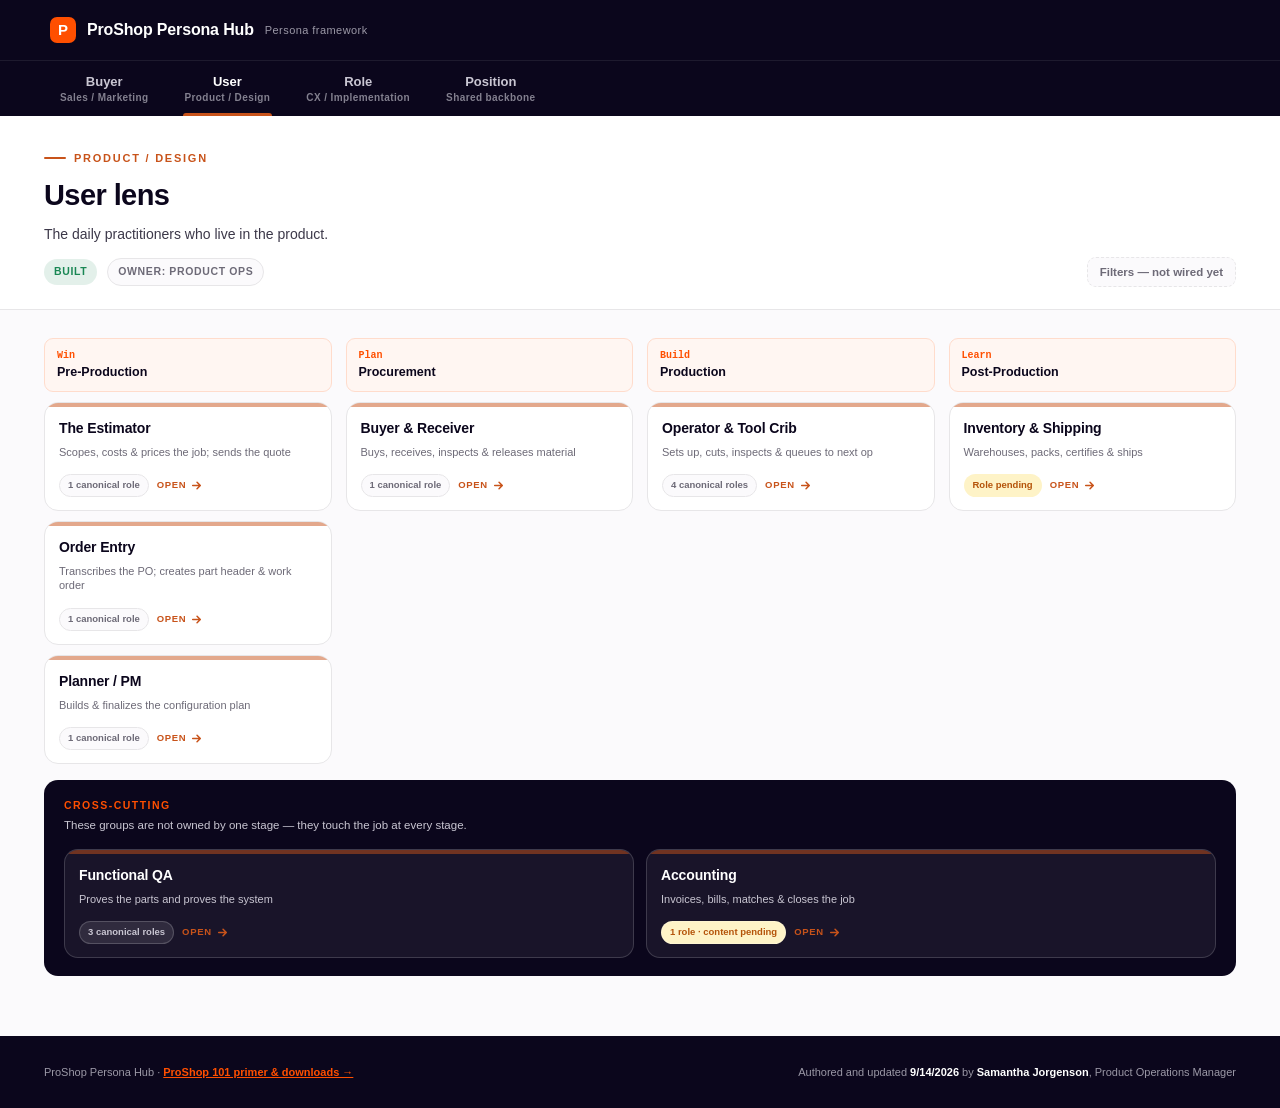
==== commit b9359622: "Confirm nestings, drop role-based entry, populate Buyer and Role lenses Nests The Programming Powerh" ====
--- a/index.html
+++ b/index.html
@@ -36,10 +36,6 @@
          background:none;border:none;color:var(--paper);cursor:pointer;font-family:inherit;padding:4px 6px;border-radius:var(--radius-sm);}
   .brand .logo{width:26px;height:26px;border-radius:7px;background:var(--flame);display:grid;place-items:center;font-size:15px;}
   .brand small{font-weight:500;color:#9B98A6;font-size:11px;letter-spacing:.04em;}
-  .whoami{display:flex;align-items:center;gap:8px;font-size:11.5px;color:#9B98A6;}
-  .whoami select{font-family:inherit;font-size:11.5px;font-weight:700;color:var(--paper);background:rgba(255,255,255,.10);
-                 border:1px solid rgba(255,255,255,.22);border-radius:var(--radius-sm);padding:7px 10px;cursor:pointer;}
-  .whoami select:focus-visible{outline:none;box-shadow:var(--ring);}
 
   /* ---------- lens tabs ---------- */
   .lensbar{background:var(--ink);border-top:1px solid rgba(255,255,255,.08);position:sticky;top:var(--nav-h);z-index:39;}
@@ -58,17 +54,6 @@
   .tab[data-lens="role"]{--tint:var(--lens-role);}
   .tab[data-lens="position"]{--tint:var(--lens-position);}
 
-  /* ---------- first-run team picker ---------- */
-  .picker{background:var(--flame-wash);border-bottom:1px solid var(--flame-line);}
-  .picker .wrap{padding:16px 24px;display:flex;align-items:center;gap:14px;flex-wrap:wrap;}
-  .picker .q{font-size:13px;font-weight:800;}
-  .picker .sub{font-size:11.5px;color:var(--mute);width:100%;margin-top:-6px;}
-  .picker .opts{display:flex;gap:8px;flex-wrap:wrap;}
-  .picker .opt{font-size:12px;font-weight:700;background:var(--paper);border:1.5px solid var(--flame-line);
-               border-radius:999px;padding:8px 14px;cursor:pointer;font-family:inherit;transition:var(--t-fast);}
-  .picker .opt:hover{border-color:var(--flame);transform:translateY(-1px);}
-  .picker .skip{margin-left:auto;font-size:11.5px;color:var(--mute);background:none;border:none;cursor:pointer;font-family:inherit;text-decoration:underline;}
-
   /* ---------- lens intro ---------- */
   .lensintro{background:var(--paper);border-bottom:1px solid var(--line);}
   .lensintro .wrap{padding:26px 24px 22px;}
@@ -79,6 +64,7 @@
   .lmeta{margin-top:12px;display:flex;gap:10px;flex-wrap:wrap;align-items:center;}
   .pill{font-size:10.5px;font-weight:800;letter-spacing:.06em;text-transform:uppercase;padding:5px 10px;border-radius:999px;}
   .pill.built{background:rgba(25,135,84,.12);color:var(--green);}
+  .pill.partial{background:rgba(31,95,168,.12);color:var(--lens-buyer);}
   .pill.scaffold{background:var(--amber-wash);color:var(--amber);}
   .pill.owner{background:var(--wash);color:var(--mute);border:1px solid var(--line);}
   .filterbtn{margin-left:auto;font-size:11.5px;font-weight:700;color:var(--mute);background:var(--wash);
@@ -252,11 +238,59 @@
   .dept li{font-size:12.5px;font-weight:600;color:var(--ink-soft);padding-left:15px;position:relative;}
   .dept li::before{content:"";position:absolute;left:0;top:7px;width:6px;height:6px;border-radius:2px;background:var(--accent);opacity:.5;}
 
-  /* ---------- unnested tray ---------- */
-  .tray{margin-top:26px;background:var(--paper);border:1px dashed var(--line);border-radius:var(--radius);padding:20px 22px;}
-  .tray h3{font-size:11px;letter-spacing:.12em;text-transform:uppercase;font-weight:800;color:var(--mute);margin-bottom:4px;}
-  .tray .td{font-size:12px;color:var(--ink-soft);margin-bottom:14px;}
-  .traygrid{display:grid;grid-template-columns:repeat(auto-fit,minmax(280px,1fr));gap:12px;}
+  /* ---------- buyer + role content blocks ---------- */
+  .blk{margin-bottom:34px;}
+  .bt{font-size:21px;font-weight:800;letter-spacing:-.015em;margin-bottom:7px;}
+  .bd{font-size:13.5px;color:var(--ink-soft);max-width:64em;margin-bottom:14px;}
+  .bl{list-style:none;margin:-6px 0 16px;display:flex;flex-direction:column;gap:6px;}
+  .bl li{font-size:12.5px;color:var(--ink-soft);padding-left:16px;position:relative;}
+  .bl li::before{content:"";position:absolute;left:0;top:7px;width:6px;height:6px;border-radius:50%;background:var(--accent);}
+  .bsrc{font-size:10.5px;color:var(--mute);margin-top:12px;}
+
+  .icpgrid{display:grid;grid-template-columns:repeat(auto-fit,minmax(280px,1fr));gap:16px;}
+  .icpcard{border:1px solid var(--line);border-radius:var(--radius);overflow:hidden;background:var(--paper);}
+  .icphead{color:var(--paper);padding:11px 18px;display:flex;align-items:baseline;gap:10px;}
+  .icphead .ig{font-size:10px;font-weight:800;letter-spacing:.12em;text-transform:uppercase;opacity:.8;}
+  .icphead .il{font-size:13px;font-weight:800;letter-spacing:.05em;text-transform:uppercase;}
+  .icpcard.t-a .icphead{background:var(--flame);}
+  .icpcard.t-b .icphead{background:#C15A20;}
+  .icpcard.t-c .icphead{background:var(--mute);}
+  .icpbody{padding:16px 18px;display:flex;flex-direction:column;gap:7px;}
+  .ir{font-size:12.5px;color:var(--ink-soft);line-height:1.5;}
+  .ir b{color:var(--ink);}
+
+  .dmtable{display:flex;flex-direction:column;gap:9px;}
+  .dmrow{display:grid;grid-template-columns:1.1fr 1.4fr 1.4fr;gap:16px;background:var(--paper);
+         border:1px solid var(--line);border-radius:var(--radius-sm);padding:14px 16px;}
+  .dmn{font-size:13.5px;font-weight:800;}
+  .dml{display:block;font-size:9px;letter-spacing:.11em;text-transform:uppercase;font-weight:800;color:var(--mute);margin-bottom:3px;}
+  .dmp,.dmo{font-size:12px;color:var(--ink-soft);}
+  .dmo{color:var(--green);font-weight:600;}
+
+  .tiers{display:grid;grid-template-columns:1fr 1fr;gap:16px;}
+  .tier{background:var(--paper);border:1px solid var(--line);border-left:4px solid var(--accent);
+        border-radius:var(--radius-sm);padding:16px 18px;}
+  .tier h4{font-size:14px;font-weight:800;margin-bottom:7px;}
+  .tier p{font-size:12.5px;color:var(--ink-soft);margin-bottom:6px;}
+  .tier .tb b{color:var(--ink);}
+  .tier .tx{font-size:11px;color:var(--mute);font-style:italic;margin-bottom:0;}
+
+  .vbgrid{display:grid;grid-template-columns:repeat(auto-fit,minmax(240px,1fr));gap:14px;}
+  .vbcard{background:var(--paper);border:1px solid var(--line);border-radius:var(--radius);padding:17px 19px;}
+  .vt{font-size:13px;font-weight:800;color:var(--accent);margin-bottom:6px;}
+  .vd{font-size:12.5px;color:var(--ink-soft);}
+
+  .jgrid{display:grid;grid-template-columns:1fr 1fr;gap:16px;}
+  .jcard{background:var(--paper);border:1px solid var(--line);border-radius:var(--radius);padding:18px 20px;}
+  .jst{display:inline-block;font-size:9.5px;font-weight:800;letter-spacing:.11em;text-transform:uppercase;
+       background:var(--accent);color:var(--paper);border-radius:999px;padding:4px 10px;margin-bottom:9px;}
+  .jnm{font-size:14px;font-weight:800;margin-bottom:6px;}
+  .jcard p{font-size:12.5px;color:var(--ink-soft);}
+
+  .flds{display:flex;flex-direction:column;gap:1px;background:var(--line);border:1px solid var(--line);border-radius:var(--radius-sm);overflow:hidden;}
+  .fldrow{display:grid;grid-template-columns:1fr 2.1fr;gap:16px;background:var(--paper);padding:11px 16px;}
+  .fk{font-size:12.5px;font-weight:800;}
+  .fv{font-size:12px;color:var(--ink-soft);}
 
   footer.foot{background:var(--ink);color:#9B98A6;padding:28px 0;font-size:11px;}
   footer.foot .wrap{display:flex;justify-content:space-between;align-items:center;gap:14px;flex-wrap:wrap;}
@@ -268,6 +302,8 @@
     .trip{grid-template-columns:1fr;}
     .flowrow{grid-template-columns:1fr;gap:8px;}
     .farr{flex-direction:row;gap:6px;padding:3px 0;}
+    .tiers,.jgrid{grid-template-columns:1fr;}
+    .dmrow{grid-template-columns:1fr;gap:10px;}
   }
   @media (max-width:680px){
     .stages{grid-template-columns:1fr;}
@@ -276,6 +312,8 @@
     h1.ltitle{font-size:23px;}
     .fhead,.fbody{padding-left:18px;padding-right:18px;}
     .fhead h2{font-size:21px;}
+    .fldrow{grid-template-columns:1fr;gap:4px;}
+    .bt{font-size:18px;}
   }
   @media (prefers-reduced-motion:reduce){
     *{transition-duration:.01ms !important;}
@@ -290,24 +328,11 @@
     <button class="brand act" type="button" onclick="goHome()" aria-label="ProShop Persona Hub home">
       <span class="logo" aria-hidden="true">P</span> ProShop Persona Hub <small>Persona framework</small>
     </button>
-    <div class="whoami">
-      <label for="teamsel">I am a&hellip;</label>
-      <select id="teamsel" onchange="setTeam(this.value,true)"></select>
-    </div>
   </div>
 </div>
 
 <div class="lensbar">
   <div class="wrap" role="tablist" id="lenstabs" aria-label="Persona lenses"></div>
-</div>
-
-<div class="picker" id="picker" hidden>
-  <div class="wrap">
-    <div class="q">Which team are you on?</div>
-    <div class="sub">This just sets your starting lens. Every lens stays open to everyone.</div>
-    <div class="opts" id="pickeropts"></div>
-    <button class="skip" type="button" onclick="dismissPicker()">Skip</button>
-  </div>
 </div>
 
 <div class="lensintro" id="lensintro"></div>
@@ -337,7 +362,7 @@
 const $ = (s,r=document)=>r.querySelector(s);
 const REDUCED = window.matchMedia('(prefers-reduced-motion: reduce)').matches;
 
-const state = { lens:'user', focus:null, team:null, l3:false };
+const state = { lens:'user', focus:null, l3:false };
 
 const ARROW = '<svg width="13" height="13" viewBox="0 0 24 24" fill="none" stroke="currentColor" stroke-width="2.8" stroke-linecap="round" stroke-linejoin="round" aria-hidden="true"><path d="M5 12h13M13 6l6 6-6 6"/></svg>';
 const DOWN  = '<svg width="13" height="13" viewBox="0 0 24 24" fill="none" stroke="currentColor" stroke-width="2.8" stroke-linecap="round" stroke-linejoin="round" aria-hidden="true"><path d="M12 4v12M6 12l6 6 6-6"/></svg>';
@@ -352,10 +377,6 @@
 const groups = id => HUB.groups.filter(g=>g.lens===id);
 const group  = id => HUB.groups.find(g=>g.id===id);
 const persona= key => PERSONAS.find(p=>p._key===key);
-
-/* ---------------- session memory (simple, per-tab) ---------------- */
-function remember(k,v){ try{ sessionStorage.setItem(k,v); }catch(e){} }
-function recall(k){ try{ return sessionStorage.getItem(k); }catch(e){ return null; } }
 
 /* ---------------- chrome ---------------- */
 function renderTabs(){
@@ -366,38 +387,22 @@
      </button>`).join('');
 }
 
-function renderTeamSelect(){
-  const sel = $('#teamsel');
-  sel.innerHTML = '<option value="">Choose…</option>' +
-    HUB.teams.map(t=>`<option value="${t.id}"${state.team===t.id?' selected':''}>${esc(t.label)}</option>`).join('');
-}
-
-function renderPicker(){
-  $('#pickeropts').innerHTML = HUB.teams.map(t=>
-    `<button class="opt" type="button" onclick="setTeam('${t.id}',true)">${esc(t.label)}</button>`).join('');
-  if(!recall('team')) $('#picker').hidden = false;
-}
-function dismissPicker(){ $('#picker').hidden = true; remember('team','skipped'); }
-
-function setTeam(id, jump){
-  state.team = id || null;
-  remember('team', id || 'skipped');
-  $('#picker').hidden = true;
-  renderTeamSelect();
-  const t = HUB.teams.find(x=>x.id===id);
-  if(t && jump) setLens(t.lens);
-}
+const STATE_PILL = {
+  built:   ['built','Built'],
+  partial: ['partial','Partly built — more content pending'],
+  scaffold:['scaffold','Scaffold — content pending']
+};
 
 function renderIntro(){
   const l = lens(state.lens);
-  const built = l.state === 'built';
+  const [cls,label] = STATE_PILL[l.state] || STATE_PILL.scaffold;
   $('#lensintro').innerHTML = `
     <div class="wrap" data-lens="${l.id}">
       <div class="eyebrow">${esc(l.who)}</div>
       <h1 class="ltitle">${esc(l.label)} lens</h1>
       <p class="ldesc">${esc(l.desc)}</p>
       <div class="lmeta">
-        <span class="pill ${built?'built':'scaffold'}">${built?'Built':'Scaffold — content pending'}</span>
+        <span class="pill ${cls}">${esc(label)}</span>
         <span class="pill owner">Owner: ${esc(l.owner)}</span>
         <button class="filterbtn" type="button" disabled title="Property filtering is specified but not wired yet — it will read from the Property Register.">Filters — not wired yet</button>
       </div>
@@ -484,16 +489,7 @@
   if(l === 'role'){ host.innerHTML = renderRoleScaffold(); return; }
 
   const gs = groups(l);
-  if(l === 'buyer'){
-    host.innerHTML = `
-      <div class="notice" style="margin-bottom:18px">
-        <span class="ni">Scaffold</span>
-        <span>The full canonical buyer set is owned by <b>PMM</b> and is still pending. What is shown below is the
-        buyer-side content that already exists in the persona kit — it is not the finished Buyer lens.</span>
-      </div>
-      <div class="crossgrid">${gs.map(groupCard).join('')}</div>`;
-    return;
-  }
+  if(l === 'buyer'){ host.innerHTML = renderBuyer(gs); return; }
 
   /* user lens: stage board + cross-cutting band */
   const staged = HUB.stages.map(s=>{
@@ -511,26 +507,70 @@
       <div class="ch">Cross-cutting</div>
       <div class="cd">These groups are not owned by one stage — they touch the job at every stage.</div>
       <div class="crossgrid">${cross.map(groupCard).join('')}</div>
-    </div>
-    ${renderTray()}`;
-}
-
-function renderTray(){
-  if(!HUB.unnested.length) return '';
-  return `<div class="tray">
-      <h3>Canonical roles not yet nested</h3>
-      <div class="td">These roles exist in the canonical CX list with full content, but the hand-off did not say which
-        functional group they belong to. They are parked here rather than guessed at.</div>
-      <div class="traygrid">${HUB.unnested.map(v=>`
-        <div class="accitem" data-open="true">
-          <div class="acchead" style="cursor:default">
-            <span class="atxt"><span class="an">${rich(v.name)}</span><span class="as">${rich(v.subtitle)}</span></span>
-            <span class="tag unnested">Unnested</span>
-          </div>
-          <div class="accbody" style="max-height:none">
-            <div class="accinner">${variantCols(v)}</div>
-          </div>
-        </div>`).join('')}</div>
+    </div>`;
+}
+
+/* ---------------- buyer lens ---------------- */
+function renderBuyer(gs){
+  const icp = HUB.icp;
+  const grades = icp.grades.map(g=>`
+    <div class="icpcard t-${g.tone}">
+      <div class="icphead"><span class="ig">${esc(g.grade)}</span><span class="il">${esc(g.label)}</span></div>
+      <div class="icpbody">${g.rows.map(([k,v])=>`<div class="ir"><b>${rich(k)}:</b> ${rich(v)}</div>`).join('')}</div>
+    </div>`).join('');
+
+  const dm = icp.decision_makers.map(d=>`
+    <div class="dmrow">
+      <div class="dmn">${rich(d.name)}</div>
+      <div class="dmp"><span class="dml">Top pain</span>${rich(d.pain)}</div>
+      <div class="dmo"><span class="dml">Winning outcome</span>${rich(d.outcome)}</div>
+    </div>`).join('');
+
+  const tiers = icp.tiers.map(t=>`
+    <div class="tier">
+      <h4>${rich(t.name)}</h4>
+      <p>${rich(t.def)}</p>
+      <p class="tb"><b>Why they buy:</b> ${rich(t.buy)}</p>
+      <p class="tx">${rich(t.examples)}</p>
+    </div>`).join('');
+
+  const vb = icp.value_bridge.map(v=>`
+    <div class="vbcard"><div class="vt">${rich(v.t)}</div><div class="vd">${rich(v.d)}</div></div>`).join('');
+
+  return `
+    <section class="blk">
+      <h2 class="bt">Who buys ProShop</h2>
+      <p class="bd">${rich(icp.definition)}</p>
+      <ul class="bl">${icp.conditions.map(c=>`<li>${rich(c)}</li>`).join('')}</ul>
+      <div class="icpgrid">${grades}</div>
+      <p class="bsrc">Source: ${esc(icp.source)}</p>
+    </section>
+
+    <section class="blk">
+      <h2 class="bt">The decision-makers</h2>
+      <p class="bd">ProShop sells to the shop floor and the business, not just the C-suite. These three are the people
+        who evaluate, advocate for and sign off on the investment.</p>
+      <div class="dmtable">${dm}</div>
+      <div class="crossgrid" style="margin-top:16px">${gs.map(groupCard).join('')}</div>
+    </section>
+
+    <section class="blk">
+      <h2 class="bt">Industry priority tiers</h2>
+      <p class="bd">${rich(icp.lens)}</p>
+      <div class="tiers">${tiers}</div>
+    </section>
+
+    <section class="blk">
+      <h2 class="bt">The value bridge</h2>
+      <p class="bd">Why ProShop fits regulated, discrete manufacturing specifically.</p>
+      <div class="vbgrid">${vb}</div>
+    </section>
+
+    <div class="notice">
+      <span class="ni">Still pending</span>
+      <span>The full <b>F3 buyer persona definitions</b> are owned by PMM and are still a template — the content above
+      comes from the ICP page. A finished buyer persona also needs decision authority, evaluation triggers, what they
+      fear, how they evaluate, and the buying journey.</span>
     </div>`;
 }
 
@@ -548,17 +588,54 @@
 }
 
 function renderRoleScaffold(){
+  const r = HUB.role;
+  const journey = r.journey.map(j=>`
+    <div class="jcard">
+      <div class="jst">${rich(j.stage)}</div>
+      <div class="jnm">${rich(j.name)}</div>
+      <p>${rich(j.d)}</p>
+    </div>`).join('');
+  const delivery = r.delivery.map(d=>`
+    <div class="vbcard"><div class="vt">${rich(d.t)}</div><div class="vd">${rich(d.d)}</div></div>`).join('');
+  const fields = r.definition_fields.map(([k,v])=>`
+    <div class="fldrow"><div class="fk">${rich(k)}</div><div class="fv">${rich(v)}</div></div>`).join('');
+
   return `
-    <div class="notice" style="margin-bottom:18px">
-      <span class="ni">Scaffold</span>
-      <span>The Role lens is framed but its content is owned by <b>CX / Implementation</b> and is still pending.
-      Nothing is shown here rather than inventing a taxonomy.</span>
+    <div class="notice" style="margin-bottom:22px">
+      <span class="ni">Partly built</span>
+      <span>${rich(r.purpose)}</span>
     </div>
+
+    <section class="blk">
+      <h2 class="bt">How a client learns their roles</h2>
+      <p class="bd">CX maps training to roles along a crawl / walk / run journey. Each implementation milestone covers
+        one ProShop workflow, and the roles that touch that workflow are brought in for it.</p>
+      <div class="jgrid">${journey}</div>
+    </section>
+
+    <section class="blk">
+      <h2 class="bt">How training reaches each role</h2>
+      <div class="vbgrid">${delivery}</div>
+    </section>
+
+    <section class="blk">
+      <h2 class="bt">What role-level training is driving toward</h2>
+      <div class="chips">${r.outcomes.map(o=>`<span class="chip">${rich(o)}</span>`).join('')}</div>
+    </section>
+
+    <section class="blk">
+      <h2 class="bt">What a finished role definition contains</h2>
+      <p class="bd">The F2 template sets the structure every canonical role definition has to fill. This is the shape
+        of the content still to be authored — useful as a checklist while CX works through the taxonomy.</p>
+      <div class="flds">${fields}</div>
+    </section>
+
     <div class="notice plain">
-      <span class="ni">What goes here</span>
-      <span>The full job taxonomy used to scope implementation and training — broader than the User lens, and resolving
-      down to the same <button class="xlens" type="button" style="background:var(--lens-position)" onclick="setLens('position')">Position backbone ${ARROW}</button></span>
-    </div>`;
+      <span class="ni">Resolves to</span>
+      <span>Every role in this lens ultimately maps to the shared
+      <button class="xlens" type="button" style="background:var(--lens-position)" onclick="setLens('position')">Position backbone ${ARROW}</button></span>
+    </div>
+    <p class="bsrc" style="margin-top:14px">Sources: ${r.sources.map(esc).join(' &middot; ')}</p>`;
 }
 
 /* ---------------- focus view ---------------- */
@@ -571,7 +648,7 @@
           the source. It is shown as pending rather than written for them.</span>
         </div>
       </div>
-      <div class="accmeta"><span class="src">Source: ${esc(v.source)}</span><span class="tag ${v.nesting}">${esc(v.nesting)}</span></div>`;
+      <div class="accmeta"><span class="src">Source: ${esc(v.source)}</span></div>`;
   }
   const pos = v.positions.length
     ? `<span class="chip pos">${v.positions.map(esc).join('</span><span class="chip pos">')}</span>` : '';
@@ -584,7 +661,6 @@
       <ul>${v.outcomes.map(p=>`<li>${esc(p)}</li>`).join('')}</ul></div>
     <div class="accmeta">
       ${pos}
-      <span class="tag ${v.nesting}">${v.nesting==='proposed'?'Nesting proposed':v.nesting}</span>
       ${x}
       <span class="src">Source: ${esc(v.source)}</span>
     </div>`;
@@ -759,13 +835,7 @@
 
 /* ---------------- boot ---------------- */
 (function init(){
-  const saved = recall('team');
-  if(saved && saved !== 'skipped'){
-    state.team = saved;
-    const t = HUB.teams.find(x=>x.id===saved);
-    if(t) state.lens = t.lens;
-  }
-  renderTabs(); renderTeamSelect(); renderPicker(); renderIntro(); renderBoard();
+  renderTabs(); renderIntro(); renderBoard();
 })();
 </script>
 </body>
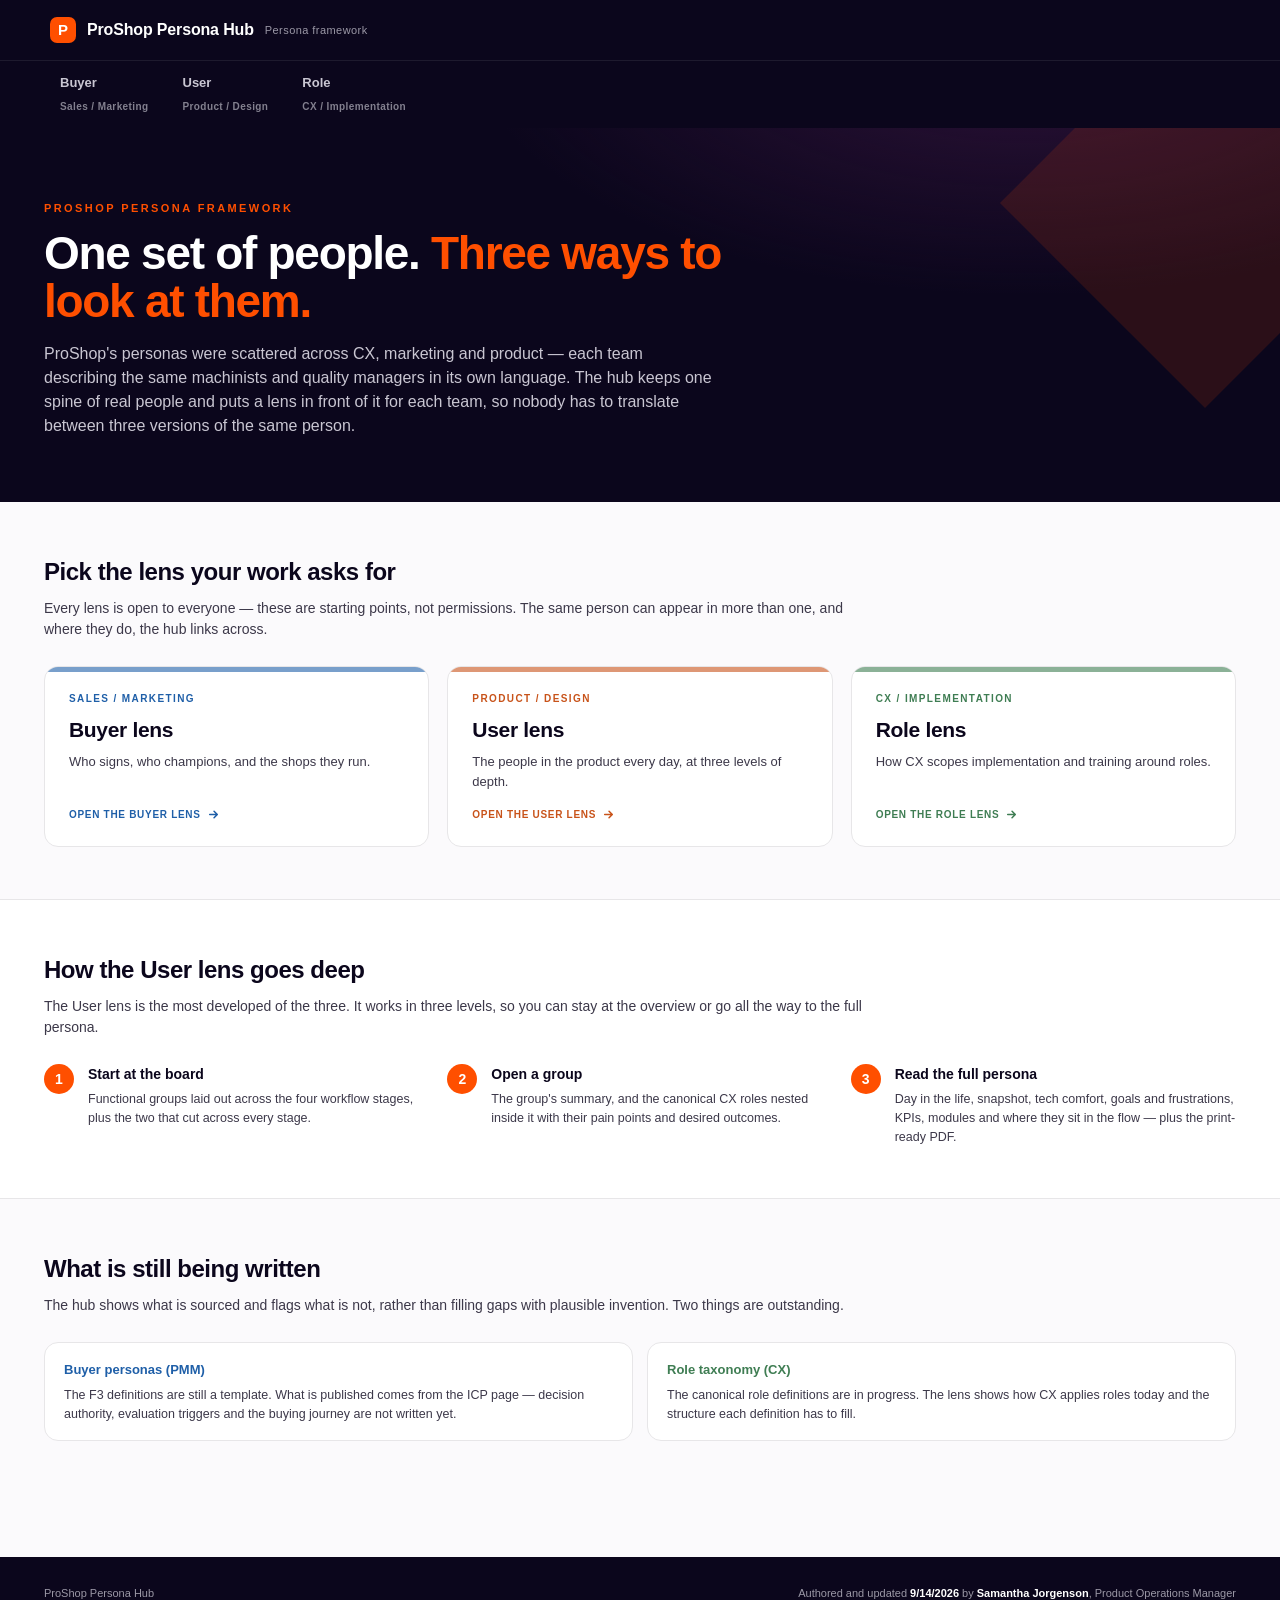
==== commit d4cc1888: "Add a landing page, real URLs, and chunk the lens pages The hub read like a document on a screen: on" ====
--- a/index.html
+++ b/index.html
@@ -4,78 +4,123 @@
 <meta charset="UTF-8">
 <meta name="viewport" content="width=device-width, initial-scale=1.0">
 <title>ProShop Persona Hub</title>
+<meta name="description" content="One set of people, seen through the lens your team actually works in — buyer, user, or role.">
 <link rel="stylesheet" href="design-tokens.css">
 <style>
-  /* All colour/size values come from design-tokens.css. Nothing here hard-codes
-     a brand colour, so the pending Figma swap stays a one-file change. */
+  /* Colour and size values all come from design-tokens.css so the pending Figma
+     swap stays a one-file change. Nothing here hard-codes a brand colour. */
   *{box-sizing:border-box;margin:0;padding:0;}
+  html{scroll-behavior:smooth;}
   body{font-family:var(--sans);color:var(--ink);background:var(--wash);line-height:1.5;-webkit-font-smoothing:antialiased;}
   .wrap{max-width:var(--maxw);margin:0 auto;padding:0 24px;}
   [hidden]{display:none !important;}
 
-  /* ---------- generic interactive affordance ---------- */
-  .act{cursor:pointer;font:inherit;color:inherit;text-align:left;border:none;background:none;
+  /* ---------- interactive affordances ---------- */
+  .act{cursor:pointer;font:inherit;color:inherit;text-align:left;border:none;background:none;text-decoration:none;
        transition:transform var(--t-fast) var(--ease),box-shadow var(--t-fast) var(--ease),border-color var(--t-fast);}
-  .act:focus-visible,.btn:focus-visible,.tab:focus-visible{outline:none;box-shadow:var(--ring);}
+  a{color:inherit;}
+  :focus-visible{outline:none;box-shadow:var(--ring);border-radius:var(--radius-sm);}
   .btn{display:inline-flex;align-items:center;gap:8px;font-family:inherit;font-size:12.5px;font-weight:700;
-       padding:10px 16px;border-radius:var(--radius-sm);cursor:pointer;border:none;
+       padding:10px 16px;border-radius:var(--radius-sm);cursor:pointer;border:none;text-decoration:none;
        transition:transform var(--t-fast) var(--ease),box-shadow var(--t-fast) var(--ease),background var(--t-fast);}
   .btn.flame{background:var(--flame);color:var(--paper);box-shadow:0 2px 0 #BE3A00,0 7px 20px rgba(255,79,0,.28);}
   .btn.flame:hover{transform:translateY(-2px);box-shadow:0 4px 0 #BE3A00,0 12px 26px rgba(255,79,0,.34);}
   .btn.flame:active{transform:translateY(1px);box-shadow:0 1px 0 #BE3A00;}
   .btn.line{background:var(--paper);color:var(--ink);border:1.5px solid var(--line);}
   .btn.line:hover{border-color:var(--accent,var(--flame));transform:translateY(-2px);}
-  .btn.line:active{transform:translateY(1px);}
-  .btn.ghost{background:rgba(255,255,255,.10);color:var(--paper);border:1px solid rgba(255,255,255,.22);}
-  .btn.ghost:hover{background:rgba(255,255,255,.2);}
+  .skiplink{position:absolute;left:-9999px;top:0;z-index:100;background:var(--flame);color:var(--paper);
+            padding:10px 16px;font-size:12.5px;font-weight:700;border-radius:0 0 var(--radius-sm) 0;}
+  .skiplink:focus{left:0;}
 
   /* ---------- top bar ---------- */
   .topbar{background:var(--ink);color:var(--paper);position:sticky;top:0;z-index:40;}
-  .topbar .wrap{display:flex;align-items:center;justify-content:space-between;min-height:var(--nav-h);gap:16px;flex-wrap:wrap;}
+  .topbar .wrap{display:flex;align-items:center;justify-content:space-between;min-height:var(--nav-h);gap:16px;}
   .brand{display:flex;align-items:center;gap:11px;font-weight:800;font-size:16px;letter-spacing:-.01em;
-         background:none;border:none;color:var(--paper);cursor:pointer;font-family:inherit;padding:4px 6px;border-radius:var(--radius-sm);}
+         color:var(--paper);text-decoration:none;padding:4px 6px;border-radius:var(--radius-sm);}
   .brand .logo{width:26px;height:26px;border-radius:7px;background:var(--flame);display:grid;place-items:center;font-size:15px;}
   .brand small{font-weight:500;color:#9B98A6;font-size:11px;letter-spacing:.04em;}
 
-  /* ---------- lens tabs ---------- */
   .lensbar{background:var(--ink);border-top:1px solid rgba(255,255,255,.08);position:sticky;top:var(--nav-h);z-index:39;}
-  .lensbar .wrap{display:flex;gap:4px;overflow-x:auto;}
-  .tab{position:relative;background:none;border:none;color:#C9C6D2;font-family:inherit;cursor:pointer;
-       padding:13px 16px 12px;border-radius:var(--radius-sm) var(--radius-sm) 0 0;white-space:nowrap;transition:color var(--t-fast),background var(--t-fast);}
+  .lensbar .wrap{display:flex;gap:2px;overflow-x:auto;}
+  .tab{position:relative;color:#C9C6D2;text-decoration:none;padding:12px 16px 11px;white-space:nowrap;
+       border-radius:var(--radius-sm) var(--radius-sm) 0 0;transition:color var(--t-fast),background var(--t-fast);}
   .tab .tl{font-size:13px;font-weight:800;display:block;}
   .tab .tw{font-size:10px;font-weight:600;color:#83808F;letter-spacing:.04em;}
   .tab::after{content:"";position:absolute;left:14px;right:14px;bottom:0;height:3px;border-radius:3px 3px 0 0;
-              background:var(--tint);transform:scaleX(0);transform-origin:center;transition:transform var(--t-med) var(--ease);}
-  .tab:hover{color:var(--paper);background:rgba(255,255,255,.06);}
-  .tab[aria-selected="true"]{color:var(--paper);}
-  .tab[aria-selected="true"]::after{transform:scaleX(1);}
+              background:var(--tint);transform:scaleX(0);transition:transform var(--t-med) var(--ease);}
+  .tab:hover{color:var(--paper);background:rgba(255,255,255,.07);}
+  .tab:hover::after,.tab[aria-current="page"]::after{transform:scaleX(1);}
+  .tab[aria-current="page"]{color:var(--paper);}
   .tab[data-lens="buyer"]{--tint:var(--lens-buyer);}
   .tab[data-lens="user"]{--tint:var(--lens-user);}
   .tab[data-lens="role"]{--tint:var(--lens-role);}
-  .tab[data-lens="position"]{--tint:var(--lens-position);}
+
+  /* ---------- page transition ---------- */
+  #page{transition:opacity var(--t-med) var(--ease),transform var(--t-med) var(--ease);}
+  #page.swap{opacity:0;transform:translateY(10px);}
+  main{padding:28px 0 64px;}
+
+  /* ---------- landing ---------- */
+  .hero{background:radial-gradient(900px 420px at 80% -25%,#2E1238 0%,transparent 62%),var(--ink);
+        color:var(--paper);padding:72px 0 64px;position:relative;overflow:hidden;}
+  .hero::after{content:"";position:absolute;right:-70px;top:-70px;width:290px;height:290px;
+               background:var(--flame);opacity:.13;transform:rotate(45deg);}
+  .hero .wrap{position:relative;z-index:1;}
+  .hero .kick{font-size:11px;letter-spacing:.22em;font-weight:700;color:var(--flame);text-transform:uppercase;margin-bottom:14px;}
+  .hero h1{font-size:46px;font-weight:800;letter-spacing:-.028em;line-height:1.04;max-width:16em;}
+  .hero h1 em{font-style:normal;color:var(--flame);}
+  .hero .sub{font-size:16px;color:#C9C6D2;margin-top:16px;max-width:42em;}
+
+  .hsec{padding:52px 0;}
+  .hsec.alt{background:var(--paper);border-block:1px solid var(--line);}
+  .hh{font-size:24px;font-weight:800;letter-spacing:-.02em;margin-bottom:8px;}
+  .hp{font-size:14px;color:var(--ink-soft);max-width:60em;margin-bottom:26px;}
+
+  .lenscards{display:grid;grid-template-columns:repeat(auto-fit,minmax(280px,1fr));gap:18px;}
+  .lenscard{display:flex;flex-direction:column;background:var(--paper);border:1.5px solid var(--line);
+            border-radius:var(--radius);padding:24px;position:relative;overflow:hidden;}
+  .hsec.alt .lenscard{background:var(--wash);}
+  .lenscard::before{content:"";position:absolute;left:0;top:0;width:100%;height:5px;background:var(--accent);opacity:.6;transition:opacity var(--t-fast);}
+  .lenscard:hover{border-color:var(--accent);transform:translateY(-5px);box-shadow:var(--shadow-lg);}
+  .lenscard:hover::before{opacity:1;}
+  .lenscard .lw{font-size:10px;letter-spacing:.14em;text-transform:uppercase;font-weight:800;color:var(--accent);margin-bottom:8px;}
+  .lenscard .ln{font-size:21px;font-weight:800;letter-spacing:-.015em;margin-bottom:7px;}
+  .lenscard .lb{font-size:13px;color:var(--ink-soft);margin-bottom:16px;}
+  .lenscard .lgo{margin-top:auto;display:inline-flex;align-items:center;gap:6px;font-size:10px;font-weight:800;
+                 letter-spacing:.07em;text-transform:uppercase;color:var(--accent);}
+
+  .steps{display:grid;grid-template-columns:repeat(auto-fit,minmax(240px,1fr));gap:18px;counter-reset:s;}
+  .step{position:relative;padding-left:44px;}
+  .step::before{counter-increment:s;content:counter(s);position:absolute;left:0;top:0;width:30px;height:30px;
+                border-radius:50%;background:var(--flame);color:var(--paper);display:grid;place-items:center;font-weight:800;font-size:14px;}
+  .step h4{font-size:14px;font-weight:800;margin-bottom:5px;}
+  .step p{font-size:12.5px;color:var(--ink-soft);}
 
   /* ---------- lens intro ---------- */
   .lensintro{background:var(--paper);border-bottom:1px solid var(--line);}
-  .lensintro .wrap{padding:26px 24px 22px;}
+  .lensintro .wrap{padding:26px 24px 0;}
+  .crumb{font-size:11px;color:var(--mute);margin-bottom:10px;}
+  .crumb a{color:var(--mute);text-decoration:none;font-weight:700;}
+  .crumb a:hover{color:var(--flame);}
   .eyebrow{display:inline-flex;align-items:center;gap:8px;font-size:11px;letter-spacing:.16em;text-transform:uppercase;font-weight:800;color:var(--accent);margin-bottom:8px;}
   .eyebrow::before{content:"";width:22px;height:2px;background:var(--accent);border-radius:2px;}
-  h1.ltitle{font-size:29px;font-weight:800;letter-spacing:-.02em;margin-bottom:6px;}
+  h1.ltitle{font-size:28px;font-weight:800;letter-spacing:-.02em;margin-bottom:6px;}
   .ldesc{font-size:14px;color:var(--ink-soft);max-width:60em;}
   .lmeta{margin-top:12px;display:flex;gap:10px;flex-wrap:wrap;align-items:center;}
   .pill{font-size:10.5px;font-weight:800;letter-spacing:.06em;text-transform:uppercase;padding:5px 10px;border-radius:999px;}
   .pill.built{background:rgba(25,135,84,.12);color:var(--green);}
   .pill.partial{background:rgba(31,95,168,.12);color:var(--lens-buyer);}
-  .pill.scaffold{background:var(--amber-wash);color:var(--amber);}
   .pill.owner{background:var(--wash);color:var(--mute);border:1px solid var(--line);}
-  .filterbtn{margin-left:auto;font-size:11.5px;font-weight:700;color:var(--mute);background:var(--wash);
-             border:1px dashed var(--line);border-radius:var(--radius-sm);padding:8px 12px;cursor:not-allowed;font-family:inherit;}
-
-  main{padding:28px 0 60px;}
-
-  /* ---------- board / focus swap ---------- */
-  .stack{position:relative;}
-  .view{transition:opacity var(--t-med) var(--ease),transform var(--t-med) var(--ease);}
-  .view.out{opacity:0;transform:translateY(10px);pointer-events:none;position:absolute;inset:0;}
+
+  /* section sub-nav — chunks each lens instead of one long scroll */
+  .subnav{display:flex;gap:3px;margin-top:20px;overflow-x:auto;}
+  .subnav a{position:relative;font-size:12.5px;font-weight:700;color:var(--mute);text-decoration:none;
+            padding:10px 14px;white-space:nowrap;border-radius:var(--radius-sm) var(--radius-sm) 0 0;transition:var(--t-fast);}
+  .subnav a::after{content:"";position:absolute;left:10px;right:10px;bottom:0;height:3px;border-radius:3px 3px 0 0;
+                   background:var(--accent);transform:scaleX(0);transition:transform var(--t-med) var(--ease);}
+  .subnav a:hover{color:var(--ink);background:var(--wash);}
+  .subnav a[aria-current="page"]{color:var(--ink);}
+  .subnav a[aria-current="page"]::after{transform:scaleX(1);}
 
   /* ---------- board ---------- */
   .stages{display:grid;grid-template-columns:repeat(4,1fr);gap:14px;align-items:start;}
@@ -83,10 +128,9 @@
   .stagehead{background:var(--flame-wash);border:1px solid var(--flame-line);border-radius:var(--radius-sm);padding:9px 12px;}
   .stagehead .s{font-family:var(--mono);font-size:10px;color:var(--flame);font-weight:700;}
   .stagehead .n{font-size:12.5px;font-weight:800;}
-  .stagehead .a{font-size:10px;color:var(--mute);font-weight:600;}
-
-  .gcard{width:100%;background:var(--paper);border:1.5px solid var(--line);border-radius:var(--radius);
-         padding:15px 14px 13px;display:flex;flex-direction:column;gap:6px;position:relative;overflow:hidden;}
+
+  .gcard{display:flex;flex-direction:column;gap:6px;background:var(--paper);border:1.5px solid var(--line);
+         border-radius:var(--radius);padding:15px 14px 13px;position:relative;overflow:hidden;}
   .gcard::before{content:"";position:absolute;left:0;top:0;width:100%;height:4px;background:var(--accent);opacity:.5;transition:opacity var(--t-fast);}
   .gcard:hover{border-color:var(--accent);transform:translateY(-4px);box-shadow:var(--shadow-lg);}
   .gcard:hover::before{opacity:1;}
@@ -106,16 +150,16 @@
   .crossband .gcard .cnt{background:rgba(255,255,255,.1);border-color:rgba(255,255,255,.18);color:#C9C6D2;}
   .crossband .gcard .cnt.warn{background:var(--amber-wash);color:var(--amber);}
 
-  /* ---------- focus view ---------- */
+  /* ---------- focus ---------- */
   .railbar{display:flex;align-items:center;gap:10px;margin-bottom:16px;}
   .backall{flex:none;font-size:12px;font-weight:800;background:var(--paper);border:1.5px solid var(--line);
-           border-radius:var(--radius-sm);padding:9px 13px;cursor:pointer;font-family:inherit;transition:var(--t-fast);}
+           border-radius:var(--radius-sm);padding:9px 13px;text-decoration:none;transition:var(--t-fast);}
   .backall:hover{border-color:var(--accent);transform:translateX(-2px);}
   .rail{display:flex;gap:7px;overflow-x:auto;padding-bottom:3px;}
   .railchip{flex:none;font-size:11.5px;font-weight:700;background:var(--paper);border:1.5px solid var(--line);
-            border-radius:999px;padding:8px 14px;cursor:pointer;font-family:inherit;white-space:nowrap;transition:var(--t-fast);}
+            border-radius:999px;padding:8px 14px;white-space:nowrap;text-decoration:none;transition:var(--t-fast);}
   .railchip:hover{border-color:var(--accent);}
-  .railchip[aria-current="true"]{background:var(--accent);border-color:var(--accent);color:var(--paper);}
+  .railchip[aria-current="page"]{background:var(--accent);border-color:var(--accent);color:var(--paper);}
 
   .fpanel{background:var(--paper);border:1px solid var(--line);border-radius:var(--radius);overflow:hidden;}
   .fhead{padding:24px 26px 22px;border-bottom:1px solid var(--line);}
@@ -129,7 +173,6 @@
   .fbody{padding:22px 26px 26px;}
   .fsec{font-size:10.5px;letter-spacing:.14em;text-transform:uppercase;font-weight:800;
         padding-bottom:6px;border-bottom:2px solid var(--accent);margin:0 0 14px;}
-  .fsec.mt{margin-top:26px;}
 
   /* ---------- accordion ---------- */
   .acc{display:flex;flex-direction:column;gap:9px;}
@@ -138,7 +181,6 @@
   .acchead{width:100%;display:flex;align-items:center;gap:12px;padding:13px 15px;cursor:pointer;
            font-family:inherit;background:none;border:none;text-align:left;transition:background var(--t-fast);}
   .acchead:hover{background:var(--wash);}
-  .acchead:focus-visible{outline:none;box-shadow:var(--ring);}
   .acchead .an{display:block;font-size:13.5px;font-weight:800;}
   .acchead .as{display:block;font-size:11px;color:var(--mute);margin-top:1px;}
   .acchead .atxt{flex:1;min-width:0;}
@@ -156,16 +198,11 @@
   .col li::before{content:"";position:absolute;left:0;top:6px;width:5px;height:5px;border-radius:50%;}
   .col.pain li::before{background:var(--amber);}
   .col.out li::before{background:var(--green);}
-  .accmeta{grid-column:1/-1;display:flex;flex-wrap:wrap;gap:8px;align-items:center;padding-top:4px;border-top:1px dashed var(--line);margin-top:2px;}
+  .accmeta{grid-column:1/-1;display:flex;flex-wrap:wrap;gap:8px;align-items:center;padding-top:8px;border-top:1px dashed var(--line);}
   .src{font-size:10px;color:var(--mute);}
-  .tag{font-size:9.5px;font-weight:800;letter-spacing:.05em;text-transform:uppercase;padding:4px 9px;border-radius:999px;}
-  .tag.confirmed{background:rgba(25,135,84,.12);color:var(--green);}
-  .tag.proposed{background:var(--amber-wash);color:var(--amber);}
-  .tag.unnested{background:var(--wash);color:var(--mute);border:1px solid var(--line);}
   .xlens{font-size:10px;font-weight:800;background:var(--lens-buyer);color:var(--paper);border:none;
-         border-radius:999px;padding:5px 11px;cursor:pointer;font-family:inherit;transition:var(--t-fast);}
+         border-radius:999px;padding:5px 11px;text-decoration:none;display:inline-flex;align-items:center;gap:5px;transition:var(--t-fast);}
   .xlens:hover{transform:translateY(-1px);}
-  .xlens:focus-visible{outline:none;box-shadow:var(--ring);}
 
   /* ---------- notices ---------- */
   .notice{display:flex;gap:12px;align-items:flex-start;background:var(--amber-wash);border:1px solid rgba(180,83,9,.25);
@@ -230,27 +267,19 @@
   .pdlrow{margin-top:26px;padding-top:18px;border-top:1px solid var(--line);display:flex;justify-content:space-between;align-items:center;gap:14px;flex-wrap:wrap;}
   .pdlrow .note{font-size:10px;color:var(--mute);}
 
-  /* ---------- positions lens ---------- */
-  .depts{display:grid;grid-template-columns:repeat(auto-fit,minmax(260px,1fr));gap:14px;}
-  .dept{background:var(--paper);border:1px solid var(--line);border-radius:var(--radius);padding:18px 20px;}
-  .dept h3{font-size:12px;letter-spacing:.1em;text-transform:uppercase;font-weight:800;color:var(--accent);margin-bottom:11px;}
-  .dept ul{list-style:none;display:flex;flex-direction:column;gap:7px;}
-  .dept li{font-size:12.5px;font-weight:600;color:var(--ink-soft);padding-left:15px;position:relative;}
-  .dept li::before{content:"";position:absolute;left:0;top:7px;width:6px;height:6px;border-radius:2px;background:var(--accent);opacity:.5;}
-
-  /* ---------- buyer + role content blocks ---------- */
-  .blk{margin-bottom:34px;}
+  /* ---------- buyer + role content ---------- */
+  .blk{margin-bottom:8px;}
   .bt{font-size:21px;font-weight:800;letter-spacing:-.015em;margin-bottom:7px;}
-  .bd{font-size:13.5px;color:var(--ink-soft);max-width:64em;margin-bottom:14px;}
-  .bl{list-style:none;margin:-6px 0 16px;display:flex;flex-direction:column;gap:6px;}
+  .bd{font-size:13.5px;color:var(--ink-soft);max-width:64em;margin-bottom:16px;}
+  .bl{list-style:none;margin:-8px 0 20px;display:flex;flex-direction:column;gap:6px;}
   .bl li{font-size:12.5px;color:var(--ink-soft);padding-left:16px;position:relative;}
   .bl li::before{content:"";position:absolute;left:0;top:7px;width:6px;height:6px;border-radius:50%;background:var(--accent);}
-  .bsrc{font-size:10.5px;color:var(--mute);margin-top:12px;}
+  .bsrc{font-size:10.5px;color:var(--mute);margin-top:16px;}
 
   .icpgrid{display:grid;grid-template-columns:repeat(auto-fit,minmax(280px,1fr));gap:16px;}
   .icpcard{border:1px solid var(--line);border-radius:var(--radius);overflow:hidden;background:var(--paper);}
   .icphead{color:var(--paper);padding:11px 18px;display:flex;align-items:baseline;gap:10px;}
-  .icphead .ig{font-size:10px;font-weight:800;letter-spacing:.12em;text-transform:uppercase;opacity:.8;}
+  .icphead .ig{font-size:10px;font-weight:800;letter-spacing:.12em;text-transform:uppercase;opacity:.85;}
   .icphead .il{font-size:13px;font-weight:800;letter-spacing:.05em;text-transform:uppercase;}
   .icpcard.t-a .icphead{background:var(--flame);}
   .icpcard.t-b .icphead{background:#C15A20;}
@@ -295,60 +324,56 @@
   footer.foot{background:var(--ink);color:#9B98A6;padding:28px 0;font-size:11px;}
   footer.foot .wrap{display:flex;justify-content:space-between;align-items:center;gap:14px;flex-wrap:wrap;}
   footer.foot b{color:var(--paper);}
-  footer.foot a{color:var(--flame);font-weight:700;}
 
   @media (max-width:1000px){
     .stages{grid-template-columns:1fr 1fr;}
-    .trip{grid-template-columns:1fr;}
+    .trip,.tiers,.jgrid{grid-template-columns:1fr;}
     .flowrow{grid-template-columns:1fr;gap:8px;}
     .farr{flex-direction:row;gap:6px;padding:3px 0;}
-    .tiers,.jgrid{grid-template-columns:1fr;}
     .dmrow{grid-template-columns:1fr;gap:10px;}
+    .hero h1{font-size:38px;}
   }
   @media (max-width:680px){
     .stages{grid-template-columns:1fr;}
     .accinner{grid-template-columns:1fr;gap:14px;}
     .snap,.kpis{grid-template-columns:1fr;}
-    h1.ltitle{font-size:23px;}
+    .fldrow{grid-template-columns:1fr;gap:4px;}
+    h1.ltitle{font-size:22px;}
+    .hero{padding:52px 0 46px;}
+    .hero h1{font-size:30px;}
+    .bt,.hh{font-size:18px;}
     .fhead,.fbody{padding-left:18px;padding-right:18px;}
     .fhead h2{font-size:21px;}
-    .fldrow{grid-template-columns:1fr;gap:4px;}
-    .bt{font-size:18px;}
   }
   @media (prefers-reduced-motion:reduce){
+    html{scroll-behavior:auto;}
     *{transition-duration:.01ms !important;}
-    .accbody{transition:none !important;}
   }
 </style>
 </head>
 <body>
 
+<a class="skiplink" href="#main">Skip to content</a>
+
 <div class="topbar">
   <div class="wrap">
-    <button class="brand act" type="button" onclick="goHome()" aria-label="ProShop Persona Hub home">
-      <span class="logo" aria-hidden="true">P</span> ProShop Persona Hub <small>Persona framework</small>
-    </button>
+    <a class="brand" href="#/"><span class="logo" aria-hidden="true">P</span> ProShop Persona Hub <small>Persona framework</small></a>
   </div>
 </div>
 
-<div class="lensbar">
-  <div class="wrap" role="tablist" id="lenstabs" aria-label="Persona lenses"></div>
-</div>
-
-<div class="lensintro" id="lensintro"></div>
-
-<main>
-  <div class="wrap">
-    <div class="stack">
-      <div class="view" id="boardview"></div>
-      <div class="view out" id="focusview" hidden></div>
-    </div>
-  </div>
+<nav class="lensbar" aria-label="Persona lenses">
+  <div class="wrap" id="lenstabs"></div>
+</nav>
+
+<div class="lensintro" id="lensintro" hidden></div>
+
+<main id="main">
+  <div id="page"></div>
 </main>
 
 <footer class="foot">
   <div class="wrap">
-    <span>ProShop Persona Hub &middot; <a href="teaching-tool.html">ProShop&nbsp;101 primer &amp; downloads &rarr;</a></span>
+    <span>ProShop Persona Hub</span>
     <span>Authored and updated <b>9/14/2026</b> by <b>Samantha Jorgenson</b>, Product Operations Manager</span>
   </div>
 </footer>
@@ -356,21 +381,25 @@
 <script src="personas.js"></script>
 <script>
 /* ============================================================================
-   ProShop Persona Hub — application
-   Content lives in personas.js. This file renders it.
+   ProShop Persona Hub
+   Routing is hash-based so every view has a real URL: the back button, refresh,
+   bookmarks and shared links all behave the way a webpage should.
+     #/                     landing
+     #/buyer[/section]      buyer lens, one section at a time
+     #/user[/groupId]       board, or one functional group in focus
+     #/role[/section]       role lens, one section at a time
    ============================================================================ */
-const $ = (s,r=document)=>r.querySelector(s);
+const $  = (s,r=document)=>r.querySelector(s);
+const $$ = (s,r=document)=>[...r.querySelectorAll(s)];
 const REDUCED = window.matchMedia('(prefers-reduced-motion: reduce)').matches;
-
-const state = { lens:'user', focus:null, l3:false };
 
 const ARROW = '<svg width="13" height="13" viewBox="0 0 24 24" fill="none" stroke="currentColor" stroke-width="2.8" stroke-linecap="round" stroke-linejoin="round" aria-hidden="true"><path d="M5 12h13M13 6l6 6-6 6"/></svg>';
 const DOWN  = '<svg width="13" height="13" viewBox="0 0 24 24" fill="none" stroke="currentColor" stroke-width="2.8" stroke-linecap="round" stroke-linejoin="round" aria-hidden="true"><path d="M12 4v12M6 12l6 6 6-6"/></svg>';
 const FLOWARROW = '<svg viewBox="0 0 22 10" aria-hidden="true"><line x1="0" y1="5" x2="15" y2="5" stroke="currentColor" stroke-width="2"/><polygon points="15,1 22,5 15,9" fill="currentColor"/></svg>';
 
-const esc = s => String(s).replace(/&/g,'&amp;').replace(/</g,'&lt;').replace(/>/g,'&gt;');
+const esc  = s => String(s).replace(/&/g,'&amp;').replace(/</g,'&lt;').replace(/>/g,'&gt;');
 const attr = s => String(s).replace(/'/g,"\\'");
-/* Persona copy carries intentional HTML entities/tags from the kit — pass through. */
+/* Persona copy carries intentional HTML entities from the kit — pass through. */
 const rich = s => (s==null?'':String(s));
 
 const lens   = id => HUB.lenses.find(l=>l.id===id);
@@ -378,120 +407,179 @@
 const group  = id => HUB.groups.find(g=>g.id===id);
 const persona= key => PERSONAS.find(p=>p._key===key);
 
+const SECTIONS = {
+  buyer:[{id:'who',label:'Who buys ProShop'},{id:'people',label:'The decision-makers'},
+         {id:'tiers',label:'Priority tiers'},{id:'fit',label:'Why ProShop fits'}],
+  role: [{id:'journey',label:'The learning journey'},{id:'delivery',label:'How training lands'},
+         {id:'outcomes',label:'What it drives'},{id:'structure',label:'Definition structure'}]
+};
+const STATE_PILL = {built:['built','Built'],partial:['partial','Partly built — more content pending'],
+                    scaffold:['scaffold','Scaffold — content pending']};
+
+let route = {lens:'home', sub:null};
+
+/* ---------------- routing ---------------- */
+function parseHash(){
+  const raw = location.hash.replace(/^#\/?/,'').replace(/\/$/,'');
+  if(!raw) return {lens:'home', sub:null};
+  const [a,b] = raw.split('/');
+  if(!lens(a)) return {lens:'home', sub:null};
+  return {lens:a, sub:b||null};
+}
+
+function applyRoute(){
+  const next = parseHash();
+  const changedPage = next.lens!==route.lens || next.sub!==route.sub;
+  route = next;
+  renderTabs();
+  if(route.lens==='home'){
+    $('#lensintro').hidden = true;
+    swap(renderHome);
+  } else {
+    $('#lensintro').hidden = false;
+    renderIntro();
+    swap(()=>renderLensPage());
+  }
+  if(changedPage) window.scrollTo({top:0,behavior:'instant'});
+}
+
+/* fade the page out, re-render, fade back in */
+function swap(render){
+  const page = $('#page');
+  const paint = ()=>{ page.innerHTML = render(); page.classList.remove('swap'); afterPaint(); };
+  if(REDUCED){ paint(); return; }
+  page.classList.add('swap');
+  setTimeout(paint, 140);
+}
+function afterPaint(){
+  const first = $('.accitem[data-open="true"] .accbody');
+  if(first) first.style.maxHeight = first.scrollHeight + 'px';
+}
+
+window.addEventListener('hashchange', applyRoute);
+
 /* ---------------- chrome ---------------- */
 function renderTabs(){
   $('#lenstabs').innerHTML = HUB.lenses.map(l=>
-    `<button class="tab" type="button" role="tab" data-lens="${l.id}"
-       aria-selected="${l.id===state.lens}" onclick="setLens('${l.id}')">
-       <span class="tl">${esc(l.label)}</span><span class="tw">${esc(l.who)}</span>
-     </button>`).join('');
-}
-
-const STATE_PILL = {
-  built:   ['built','Built'],
-  partial: ['partial','Partly built — more content pending'],
-  scaffold:['scaffold','Scaffold — content pending']
-};
+    `<a class="tab" href="#/${l.id}" data-lens="${l.id}"${route.lens===l.id?' aria-current="page"':''}>
+       <span class="tl">${esc(l.label)}</span><span class="tw">${esc(l.who)}</span></a>`).join('');
+}
 
 function renderIntro(){
-  const l = lens(state.lens);
+  const l = lens(route.lens);
   const [cls,label] = STATE_PILL[l.state] || STATE_PILL.scaffold;
+  const secs = SECTIONS[l.id];
+  const cur  = currentSection();
+  const sub  = secs ? `<div class="subnav">${secs.map(s=>
+        `<a href="#/${l.id}/${s.id}"${s.id===cur?' aria-current="page"':''}>${esc(s.label)}</a>`).join('')}</div>` : '';
   $('#lensintro').innerHTML = `
     <div class="wrap" data-lens="${l.id}">
+      <div class="crumb"><a href="#/">Persona Hub</a> &rsaquo; ${esc(l.label)} lens</div>
       <div class="eyebrow">${esc(l.who)}</div>
       <h1 class="ltitle">${esc(l.label)} lens</h1>
       <p class="ldesc">${esc(l.desc)}</p>
       <div class="lmeta">
         <span class="pill ${cls}">${esc(label)}</span>
         <span class="pill owner">Owner: ${esc(l.owner)}</span>
-        <button class="filterbtn" type="button" disabled title="Property filtering is specified but not wired yet — it will read from the Property Register.">Filters — not wired yet</button>
-      </div>
-    </div>`;
-}
-
-/* ---------------- lens + focus routing ---------------- */
-function setLens(id){
-  state.lens = id;
-  state.focus = null;
-  state.l3 = false;
-  /* Clear the focus panel outright. Leaving it mounted showed the previous lens's
-     group for a beat after switching — and after a cross-lens jump that found no
-     target, it never went away at all. */
-  const f = $('#focusview');
-  f.hidden = true; f.classList.add('out'); f.innerHTML = '';
-  renderTabs(); renderIntro(); renderBoard();
-  showBoard();
-  window.scrollTo({top:0,behavior:REDUCED?'auto':'smooth'});
-}
-function goHome(){ setLens(state.lens); }
-
-function showBoard(){
-  const b = $('#boardview'), f = $('#focusview');
-  f.classList.add('out'); b.hidden = false;
-  requestAnimationFrame(()=>b.classList.remove('out'));
-  setTimeout(()=>{ if(!state.focus) f.hidden = true; }, REDUCED?0:320);
-}
-function showFocus(){
-  const b = $('#boardview'), f = $('#focusview');
-  f.hidden = false; b.classList.add('out');
-  requestAnimationFrame(()=>f.classList.remove('out'));
-  setTimeout(()=>{ if(state.focus) b.hidden = true; }, REDUCED?0:320);
-}
-
-function openGroup(gid){
-  state.focus = gid; state.l3 = false;
-  renderFocus(); showFocus();
-  /* Both the top bar and the lens tabs are sticky, so scroll short of the target
-     by their combined height or the heading lands underneath them. */
-  const sticky = $('.topbar').offsetHeight + $('.lensbar').offsetHeight;
-  const y = Math.max(0, $('main').offsetTop - sticky - 12);
-  window.scrollTo({top:y,behavior:REDUCED?'auto':'smooth'});
-}
-function backToBoard(){
-  state.focus = null; state.l3 = false;
-  $('#boardview').hidden = false;
-  showBoard();
-}
-
-/* cross-lens jump: switch lens, then focus the group that holds that variant */
-function crossLens(targetLens, variantName){
-  setLens(targetLens);
-  const g = groups(targetLens).find(x=>x.variants.some(v=>v.name===variantName));
-  if(g) setTimeout(()=>{ openGroup(g.id); setTimeout(()=>openAccordionByName(variantName),340); }, 40);
-}
-function openAccordionByName(name){
-  const heads = [...document.querySelectorAll('#focusview .acchead')];
-  const i = heads.findIndex(h=>h.dataset.vname===name);
-  if(i>=0) toggleAcc(i,true);
-}
-
-/* ---------------- board ---------------- */
+      </div>
+      ${sub}
+    </div>`;
+}
+
+function currentSection(){
+  const secs = SECTIONS[route.lens];
+  if(!secs) return null;
+  return secs.some(s=>s.id===route.sub) ? route.sub : secs[0].id;
+}
+
+/* ---------------- landing ---------------- */
+function renderHome(){
+  const cards = HUB.lenses.map(l=>`
+    <a class="lenscard act" href="#/${l.id}" data-lens="${l.id}">
+      <span class="lw">${esc(l.who)}</span>
+      <span class="ln">${esc(l.label)} lens</span>
+      <span class="lb">${esc(l.blurb||l.desc)}</span>
+      <span class="lgo">Open the ${esc(l.label.toLowerCase())} lens ${ARROW}</span>
+    </a>`).join('');
+
+  return `
+    <div class="hero" style="margin:-28px 0 0">
+      <div class="wrap">
+        <div class="kick">ProShop Persona Framework</div>
+        <h1>One set of people. <em>Three ways to look at them.</em></h1>
+        <p class="sub">ProShop's personas were scattered across CX, marketing and product — each team describing the
+          same machinists and quality managers in its own language. The hub keeps one spine of real people and puts a
+          lens in front of it for each team, so nobody has to translate between three versions of the same person.</p>
+      </div>
+    </div>
+
+    <div class="hsec">
+      <div class="wrap">
+        <h2 class="hh">Pick the lens your work asks for</h2>
+        <p class="hp">Every lens is open to everyone — these are starting points, not permissions. The same person can
+          appear in more than one, and where they do, the hub links across.</p>
+        <div class="lenscards">${cards}</div>
+      </div>
+    </div>
+
+    <div class="hsec alt">
+      <div class="wrap">
+        <h2 class="hh">How the User lens goes deep</h2>
+        <p class="hp">The User lens is the most developed of the three. It works in three levels, so you can stay at
+          the overview or go all the way to the full persona.</p>
+        <div class="steps">
+          <div class="step"><h4>Start at the board</h4><p>Functional groups laid out across the four workflow stages,
+            plus the two that cut across every stage.</p></div>
+          <div class="step"><h4>Open a group</h4><p>The group's summary, and the canonical CX roles nested inside it
+            with their pain points and desired outcomes.</p></div>
+          <div class="step"><h4>Read the full persona</h4><p>Day in the life, snapshot, tech comfort, goals and
+            frustrations, KPIs, modules and where they sit in the flow — plus the print-ready PDF.</p></div>
+        </div>
+      </div>
+    </div>
+
+    <div class="hsec">
+      <div class="wrap">
+        <h2 class="hh">What is still being written</h2>
+        <p class="hp">The hub shows what is sourced and flags what is not, rather than filling gaps with plausible
+          invention. Two things are outstanding.</p>
+        <div class="vbgrid">
+          <div class="vbcard" data-lens="buyer"><div class="vt">Buyer personas (PMM)</div>
+            <div class="vd">The F3 definitions are still a template. What is published comes from the ICP page —
+              decision authority, evaluation triggers and the buying journey are not written yet.</div></div>
+          <div class="vbcard" data-lens="role"><div class="vt">Role taxonomy (CX)</div>
+            <div class="vd">The canonical role definitions are in progress. The lens shows how CX applies roles today
+              and the structure each definition has to fill.</div></div>
+        </div>
+      </div>
+    </div>`;
+}
+
+/* ---------------- lens pages ---------------- */
+function renderLensPage(){
+  const l = route.lens;
+  if(l==='user')  return route.sub && group(route.sub) ? renderFocus(group(route.sub)) : renderBoard();
+  if(l==='buyer') return `<div class="wrap" data-lens="buyer">${buyerSection(currentSection())}</div>`;
+  if(l==='role')  return `<div class="wrap" data-lens="role">${roleSection(currentSection())}</div>`;
+  return '';
+}
+
 function groupCard(g){
   const v = g.variants.length;
   const pending = g.variants.filter(x=>x.status==='content_pending').length;
   let badge;
   if(v===0) badge = `<span class="cnt warn">Role pending</span>`;
-  else if(pending===v) badge = `<span class="cnt warn">${v} role${v>1?'s':''} · content pending</span>`;
+  else if(pending===v) badge = `<span class="cnt warn">${v} role · content pending</span>`;
   else badge = `<span class="cnt">${v} canonical role${v>1?'s':''}</span>`;
-  return `<button class="gcard act" type="button" onclick="openGroup('${g.id}')" aria-label="Open ${esc(g.name.replace(/&amp;/g,'and'))}">
+  return `<a class="gcard act" href="#/${g.lens}/${g.id}">
       <span class="gn">${rich(g.name)}</span>
       <span class="gs">${rich(g.short)}</span>
       <span class="grow">${badge}<span class="cta">Open ${ARROW}</span></span>
-    </button>`;
+    </a>`;
 }
 
 function renderBoard(){
-  const l = state.lens;
-  const host = $('#boardview');
-  host.setAttribute('data-lens', l);
-
-  if(l === 'position'){ host.innerHTML = renderPositions(); return; }
-  if(l === 'role'){ host.innerHTML = renderRoleScaffold(); return; }
-
-  const gs = groups(l);
-  if(l === 'buyer'){ host.innerHTML = renderBuyer(gs); return; }
-
-  /* user lens: stage board + cross-cutting band */
+  const gs = groups('user');
   const staged = HUB.stages.map(s=>{
     const items = gs.filter(g=>g.stage===s.id);
     return `<div class="stagecol">
@@ -500,188 +588,151 @@
       </div>`;
   }).join('');
   const cross = gs.filter(g=>g.stage==='cross');
-
-  host.innerHTML = `
-    <div class="stages">${staged}</div>
-    <div class="crossband" data-lens="${l}">
-      <div class="ch">Cross-cutting</div>
-      <div class="cd">These groups are not owned by one stage — they touch the job at every stage.</div>
-      <div class="crossgrid">${cross.map(groupCard).join('')}</div>
-    </div>`;
-}
-
-/* ---------------- buyer lens ---------------- */
-function renderBuyer(gs){
-  const icp = HUB.icp;
-  const grades = icp.grades.map(g=>`
-    <div class="icpcard t-${g.tone}">
-      <div class="icphead"><span class="ig">${esc(g.grade)}</span><span class="il">${esc(g.label)}</span></div>
-      <div class="icpbody">${g.rows.map(([k,v])=>`<div class="ir"><b>${rich(k)}:</b> ${rich(v)}</div>`).join('')}</div>
-    </div>`).join('');
-
-  const dm = icp.decision_makers.map(d=>`
-    <div class="dmrow">
-      <div class="dmn">${rich(d.name)}</div>
-      <div class="dmp"><span class="dml">Top pain</span>${rich(d.pain)}</div>
-      <div class="dmo"><span class="dml">Winning outcome</span>${rich(d.outcome)}</div>
-    </div>`).join('');
-
-  const tiers = icp.tiers.map(t=>`
-    <div class="tier">
-      <h4>${rich(t.name)}</h4>
-      <p>${rich(t.def)}</p>
-      <p class="tb"><b>Why they buy:</b> ${rich(t.buy)}</p>
-      <p class="tx">${rich(t.examples)}</p>
-    </div>`).join('');
-
-  const vb = icp.value_bridge.map(v=>`
-    <div class="vbcard"><div class="vt">${rich(v.t)}</div><div class="vd">${rich(v.d)}</div></div>`).join('');
-
-  return `
-    <section class="blk">
+  return `<div class="wrap" data-lens="user">
+      <div class="stages">${staged}</div>
+      <div class="crossband">
+        <div class="ch">Cross-cutting</div>
+        <div class="cd">These groups are not owned by one stage — they touch the job at every stage.</div>
+        <div class="crossgrid">${cross.map(groupCard).join('')}</div>
+      </div>
+    </div>`;
+}
+
+/* ---------------- buyer sections ---------------- */
+function buyerSection(id){
+  const icp = HUB.icp, gs = groups('buyer');
+
+  if(id==='who') return `
+    <div class="blk">
       <h2 class="bt">Who buys ProShop</h2>
       <p class="bd">${rich(icp.definition)}</p>
       <ul class="bl">${icp.conditions.map(c=>`<li>${rich(c)}</li>`).join('')}</ul>
-      <div class="icpgrid">${grades}</div>
+      <div class="icpgrid">${icp.grades.map(g=>`
+        <div class="icpcard t-${g.tone}">
+          <div class="icphead"><span class="ig">${esc(g.grade)}</span><span class="il">${esc(g.label)}</span></div>
+          <div class="icpbody">${g.rows.map(([k,v])=>`<div class="ir"><b>${rich(k)}:</b> ${rich(v)}</div>`).join('')}</div>
+        </div>`).join('')}</div>
       <p class="bsrc">Source: ${esc(icp.source)}</p>
-    </section>
-
-    <section class="blk">
+    </div>`;
+
+  if(id==='people') return `
+    <div class="blk">
       <h2 class="bt">The decision-makers</h2>
-      <p class="bd">ProShop sells to the shop floor and the business, not just the C-suite. These three are the people
-        who evaluate, advocate for and sign off on the investment.</p>
-      <div class="dmtable">${dm}</div>
-      <div class="crossgrid" style="margin-top:16px">${gs.map(groupCard).join('')}</div>
-    </section>
-
-    <section class="blk">
+      <p class="bd">ProShop sells to the shop floor and the business, not just the C-suite. These three evaluate,
+        advocate for and sign off on the investment.</p>
+      <div class="dmtable">${icp.decision_makers.map(d=>`
+        <div class="dmrow">
+          <div class="dmn">${rich(d.name)}</div>
+          <div class="dmp"><span class="dml">Top pain</span>${rich(d.pain)}</div>
+          <div class="dmo"><span class="dml">Winning outcome</span>${rich(d.outcome)}</div>
+        </div>`).join('')}</div>
+      <h3 class="bt" style="font-size:16px;margin:26px 0 10px">Open a buyer persona</h3>
+      <div class="crossgrid">${gs.map(groupCard).join('')}</div>
+      <div class="notice" style="margin-top:20px">
+        <span class="ni">Still pending</span>
+        <span>The full <b>F3 buyer persona definitions</b> are owned by PMM and remain a template. A finished buyer
+        persona also needs decision authority, what triggers the evaluation, what they fear, how they evaluate, and
+        the buying journey.</span>
+      </div>
+    </div>`;
+
+  if(id==='tiers') return `
+    <div class="blk">
       <h2 class="bt">Industry priority tiers</h2>
       <p class="bd">${rich(icp.lens)}</p>
-      <div class="tiers">${tiers}</div>
-    </section>
-
-    <section class="blk">
-      <h2 class="bt">The value bridge</h2>
-      <p class="bd">Why ProShop fits regulated, discrete manufacturing specifically.</p>
-      <div class="vbgrid">${vb}</div>
-    </section>
-
-    <div class="notice">
-      <span class="ni">Still pending</span>
-      <span>The full <b>F3 buyer persona definitions</b> are owned by PMM and are still a template — the content above
-      comes from the ICP page. A finished buyer persona also needs decision authority, evaluation triggers, what they
-      fear, how they evaluate, and the buying journey.</span>
-    </div>`;
-}
-
-function renderPositions(){
+      <div class="tiers">${icp.tiers.map(t=>`
+        <div class="tier">
+          <h4>${rich(t.name)}</h4>
+          <p>${rich(t.def)}</p>
+          <p class="tb"><b>Why they buy:</b> ${rich(t.buy)}</p>
+          <p class="tx">${rich(t.examples)}</p>
+        </div>`).join('')}</div>
+      <p class="bsrc">Source: ${esc(icp.source)}</p>
+    </div>`;
+
   return `
-    <div class="notice plain" style="margin-bottom:18px">
-      <span class="ni">Note</span>
-      <span>Positions are the shared backbone every lens resolves to. <b>Entitlements and access levels are out of
-      scope here</b> — positions map to access owned by IT/Admin, which this hub deliberately does not display.</span>
-    </div>
-    <div class="depts">${HUB.positions.map(d=>`
-      <div class="dept"><h3>${esc(d.dept)}</h3>
-        <ul>${d.roles.map(r=>`<li>${esc(r)}</li>`).join('')}</ul>
-      </div>`).join('')}</div>`;
-}
-
-function renderRoleScaffold(){
+    <div class="blk">
+      <h2 class="bt">Why ProShop fits</h2>
+      <p class="bd">The three things that make ProShop differentiated for regulated, discrete manufacturing.</p>
+      <div class="vbgrid">${icp.value_bridge.map(v=>`
+        <div class="vbcard"><div class="vt">${rich(v.t)}</div><div class="vd">${rich(v.d)}</div></div>`).join('')}</div>
+      <p class="bsrc">Source: ${esc(icp.source)}</p>
+    </div>`;
+}
+
+/* ---------------- role sections ---------------- */
+function roleSection(id){
   const r = HUB.role;
-  const journey = r.journey.map(j=>`
-    <div class="jcard">
-      <div class="jst">${rich(j.stage)}</div>
-      <div class="jnm">${rich(j.name)}</div>
-      <p>${rich(j.d)}</p>
-    </div>`).join('');
-  const delivery = r.delivery.map(d=>`
-    <div class="vbcard"><div class="vt">${rich(d.t)}</div><div class="vd">${rich(d.d)}</div></div>`).join('');
-  const fields = r.definition_fields.map(([k,v])=>`
-    <div class="fldrow"><div class="fk">${rich(k)}</div><div class="fv">${rich(v)}</div></div>`).join('');
+
+  if(id==='journey') return `
+    <div class="blk">
+      <div class="notice" style="margin-bottom:22px"><span class="ni">Partly built</span><span>${rich(r.purpose)}</span></div>
+      <h2 class="bt">The learning journey</h2>
+      <p class="bd">CX maps training to roles along a crawl / walk / run path. Each implementation milestone covers one
+        ProShop workflow, and the roles that touch that workflow are brought in for it.</p>
+      <div class="jgrid">${r.journey.map(j=>`
+        <div class="jcard"><div class="jst">${rich(j.stage)}</div><div class="jnm">${rich(j.name)}</div><p>${rich(j.d)}</p></div>`).join('')}</div>
+    </div>`;
+
+  if(id==='delivery') return `
+    <div class="blk">
+      <h2 class="bt">How training lands</h2>
+      <p class="bd">Four delivery routes, chosen by how complex the workflow is and how much depth the role needs.</p>
+      <div class="vbgrid">${r.delivery.map(d=>`
+        <div class="vbcard"><div class="vt">${rich(d.t)}</div><div class="vd">${rich(d.d)}</div></div>`).join('')}</div>
+    </div>`;
+
+  if(id==='outcomes') return `
+    <div class="blk">
+      <h2 class="bt">What role-level training drives</h2>
+      <p class="bd">The business outcomes customer education is measured against — useful for deciding which roles
+        matter most on a given implementation.</p>
+      <div class="chips">${r.outcomes.map(o=>`<span class="chip">${rich(o)}</span>`).join('')}</div>
+    </div>`;
 
   return `
-    <div class="notice" style="margin-bottom:22px">
-      <span class="ni">Partly built</span>
-      <span>${rich(r.purpose)}</span>
-    </div>
-
-    <section class="blk">
-      <h2 class="bt">How a client learns their roles</h2>
-      <p class="bd">CX maps training to roles along a crawl / walk / run journey. Each implementation milestone covers
-        one ProShop workflow, and the roles that touch that workflow are brought in for it.</p>
-      <div class="jgrid">${journey}</div>
-    </section>
-
-    <section class="blk">
-      <h2 class="bt">How training reaches each role</h2>
-      <div class="vbgrid">${delivery}</div>
-    </section>
-
-    <section class="blk">
-      <h2 class="bt">What role-level training is driving toward</h2>
-      <div class="chips">${r.outcomes.map(o=>`<span class="chip">${rich(o)}</span>`).join('')}</div>
-    </section>
-
-    <section class="blk">
+    <div class="blk">
       <h2 class="bt">What a finished role definition contains</h2>
       <p class="bd">The F2 template sets the structure every canonical role definition has to fill. This is the shape
         of the content still to be authored — useful as a checklist while CX works through the taxonomy.</p>
-      <div class="flds">${fields}</div>
-    </section>
-
-    <div class="notice plain">
-      <span class="ni">Resolves to</span>
-      <span>Every role in this lens ultimately maps to the shared
-      <button class="xlens" type="button" style="background:var(--lens-position)" onclick="setLens('position')">Position backbone ${ARROW}</button></span>
-    </div>
-    <p class="bsrc" style="margin-top:14px">Sources: ${r.sources.map(esc).join(' &middot; ')}</p>`;
+      <div class="flds">${r.definition_fields.map(([k,v])=>`
+        <div class="fldrow"><div class="fk">${rich(k)}</div><div class="fv">${rich(v)}</div></div>`).join('')}</div>
+      <p class="bsrc">Sources: ${r.sources.map(esc).join(' &middot; ')}</p>
+    </div>`;
 }
 
 /* ---------------- focus view ---------------- */
 function variantCols(v){
   if(v.status === 'content_pending'){
-    return `<div class="accmeta" style="border:0;margin:0;padding:0">
-        <div class="notice" style="width:100%">
-          <span class="ni">Content pending</span>
+    return `<div class="accmeta" style="border:0;padding:0">
+        <div class="notice" style="width:100%"><span class="ni">Content pending</span>
           <span>This canonical role exists in the CX list, but its pain points and desired outcomes are still blank at
-          the source. It is shown as pending rather than written for them.</span>
-        </div>
+          the source. It is shown as pending rather than written for them.</span></div>
       </div>
       <div class="accmeta"><span class="src">Source: ${esc(v.source)}</span></div>`;
   }
   const pos = v.positions.length
     ? `<span class="chip pos">${v.positions.map(esc).join('</span><span class="chip pos">')}</span>` : '';
   const x = v.cross_lens
-    ? `<button class="xlens" type="button" onclick="crossLens('${v.cross_lens}','${attr(v.name)}')">Also a ${esc(v.cross_lens)} persona ${ARROW}</button>` : '';
+    ? `<a class="xlens" href="#/${v.cross_lens}" data-xname="${attr(v.name)}">Also a ${esc(v.cross_lens)} persona ${ARROW}</a>` : '';
   return `
     <div class="col pain"><h4><span class="dot"></span>Pain points</h4>
       <ul>${v.pain.map(p=>`<li>${esc(p)}</li>`).join('')}</ul></div>
     <div class="col out"><h4><span class="dot"></span>Desired outcomes</h4>
       <ul>${v.outcomes.map(p=>`<li>${esc(p)}</li>`).join('')}</ul></div>
-    <div class="accmeta">
-      ${pos}
-      ${x}
-      <span class="src">Source: ${esc(v.source)}</span>
-    </div>`;
-}
-
-function renderFocus(){
-  const g = group(state.focus);
-  if(!g) return;
-  const l = state.lens;
+    <div class="accmeta">${pos}${x}<span class="src">Source: ${esc(v.source)}</span></div>`;
+}
+
+function renderFocus(g){
   const st = HUB.stages.find(s=>s.id===g.stage);
   const stageLabel = g.stage==='cross' ? 'Cross-cutting' : (st ? `${st.label} · ${st.alt}` : 'Buyer lens');
-  const gs = groups(l);
+  const gs = groups(g.lens);
 
   const rail = gs.map(x=>
-    `<button class="railchip" type="button" aria-current="${x.id===g.id}" onclick="openGroup('${x.id}')">${rich(x.name)}</button>`).join('');
-
+    `<a class="railchip" href="#/${x.lens}/${x.id}"${x.id===g.id?' aria-current="page"':''}>${rich(x.name)}</a>`).join('');
   const modChips = g.home_modules.map(m=>`<span class="chip home">${esc(m)}</span>`).join('');
   const posChips = g.positions.length
-    ? g.positions.map(p=>`<span class="chip pos">${esc(p)}</span>`).join('')
-    : `<span class="chip">Position mapping pending</span>`;
-
+    ? g.positions.map(p=>`<span class="chip pos">${esc(p)}</span>`).join('') : '';
   const notes = g.notes.map(n=>`<div class="notice" style="margin-bottom:12px"><span class="ni">Note</span><span>${esc(n)}</span></div>`).join('');
 
   const acc = g.variants.length
@@ -690,17 +741,26 @@
           <button class="acchead" type="button" data-vname="${attr(v.name)}" aria-expanded="${i===0}" onclick="toggleAcc(${i})">
             <span class="chev" aria-hidden="true"></span>
             <span class="atxt"><span class="an">${rich(v.name)}</span><span class="as">${rich(v.subtitle)}</span></span>
-            ${v.status==='content_pending'?'<span class="tag proposed">Content pending</span>':''}
+            ${v.status==='content_pending'?'<span class="cnt warn">Content pending</span>':''}
           </button>
           <div class="accbody"><div class="accinner">${variantCols(v)}</div></div>
         </div>`).join('')}</div>`
     : `<div class="notice"><span class="ni">Pending</span><span>No canonical role has been nested into this group yet.
-        The hand-off flags this as <b>pending with CX</b> — so nothing is shown rather than invented.</span></div>`;
-
-  $('#focusview').setAttribute('data-lens', l);
-  $('#focusview').innerHTML = `
+        CX has not authored one — so nothing is shown rather than invented.</span></div>`;
+
+  const l3 = g.persona_key ? `
+      <div class="l3toggle">
+        <button class="btn flame" type="button" id="l3btn" onclick="toggleL3()">View full persona ${DOWN}</button>
+        <span class="l3note">The full persona from the kit — day in the life, KPIs, flow and modules.</span>
+      </div>` : `
+      <div class="l3toggle">
+        <a class="btn line" href="#/user/functional_qa">Open the full persona in the User lens ${ARROW}</a>
+        <span class="l3note">Only one set of depth exists for this role, and it lives under Functional QA.</span>
+      </div>`;
+
+  return `<div class="wrap" data-lens="${g.lens}">
     <div class="railbar">
-      <button class="backall" type="button" onclick="backToBoard()">&#9666; All groups</button>
+      <a class="backall act" href="#/${g.lens}">&#9666; All groups</a>
       <div class="rail">${rail}</div>
     </div>
     <div class="fpanel">
@@ -714,29 +774,17 @@
         ${notes}
         <div class="fsec">Canonical roles nested here</div>
         ${acc}
-        ${g.persona_key ? `
-        <div class="l3toggle">
-          <button class="btn flame" type="button" id="l3btn" onclick="toggleL3()">View full persona ${DOWN}</button>
-          <span class="l3note">The full PM-grade persona from the persona kit — day in the life, KPIs, flow and modules.</span>
-        </div>` : `
-        <div class="l3toggle">
-          <button class="btn line" type="button" onclick="crossLens('user','${attr(g.variants[0]?.name||'')}')">Open the full persona in the User lens ${ARROW}</button>
-          <span class="l3note">Only one set of persona depth exists for this role, and it lives under Functional QA.</span>
-        </div>`}
+        ${l3}
         <div class="level3" id="level3" hidden></div>
       </div>
-    </div>`;
-  requestAnimationFrame(()=>{
-    const first = $('.accitem[data-open="true"] .accbody', $('#focusview'));
-    if(first) first.style.maxHeight = first.scrollHeight + 'px';
-  });
+    </div>
+  </div>`;
 }
 
 function toggleAcc(i, forceOpen){
-  const items = [...document.querySelectorAll('#focusview .accitem')];
+  const items = $$('#page .accitem');
   const it = items[i]; if(!it) return;
-  const body = it.querySelector('.accbody');
-  const head = it.querySelector('.acchead');
+  const body = it.querySelector('.accbody'), head = it.querySelector('.acchead');
   const open = forceOpen ? true : it.dataset.open !== 'true';
   it.dataset.open = open;
   head.setAttribute('aria-expanded', open);
@@ -744,25 +792,25 @@
   if(open) setTimeout(()=>{ if(it.dataset.open==='true') body.style.maxHeight='none'; }, REDUCED?0:340);
 }
 
-/* ---------------- level 3: the absorbed rich persona ---------------- */
+/* ---------------- level 3 ---------------- */
+let l3open = false;
 function toggleL3(){
-  state.l3 = !state.l3;
+  l3open = !l3open;
   const box = $('#level3'), btn = $('#l3btn');
-  if(state.l3){
-    box.innerHTML = renderRich(group(state.focus).persona_key);
+  if(l3open){
+    box.innerHTML = renderRich(group(route.sub).persona_key);
     box.hidden = false;
     btn.innerHTML = 'Hide full persona ' + DOWN;
-    btn.style.transform = '';
     requestAnimationFrame(()=>box.scrollIntoView({behavior:REDUCED?'auto':'smooth',block:'start'}));
   } else {
-    box.hidden = true; box.innerHTML='';
+    box.hidden = true; box.innerHTML = '';
     btn.innerHTML = 'View full persona ' + DOWN;
   }
 }
 
 function renderRich(key){
   const p = persona(key);
-  if(!p) return '<div class="notice"><span class="ni">Missing</span><span>No rich persona is linked to this group.</span></div>';
+  if(!p) return '';
   const li = a => a.map(x=>`<li>${rich(x)}</li>`).join('');
   const snap = p.snapshot.map(([k,v])=>`<div class="r"><span class="k">${rich(k)}</span><span class="v">${rich(v)}</span></div>`).join('');
   const day  = p.day.map(([t,x])=>`<div class="row"><div class="t">${rich(t)}</div><div class="x">${rich(x)}</div></div>`).join('');
@@ -778,35 +826,27 @@
 
   return `
     <div class="pquote"><span class="m">&ldquo;</span><p>${rich(p.quote)}</p></div>
-
     <div class="psec">Who they are</div>
     <p class="txt">${rich(p.who1)}</p>
     ${p.who2?`<p class="txt">${rich(p.who2)}</p>`:''}
-
     <div class="psec">A day in the life</div>
     <div class="tl2">${day}</div>
-
     <div class="psec">Snapshot</div>
     <div class="snap">${snap}</div>
-
     <div class="psec">Environment &amp; tech comfort</div>
     <p class="txt" style="margin-bottom:13px">${rich(p.environment)}</p>
     <div class="meters">${meters}</div>
-
     <div class="psec">Goals, frustrations &amp; needs</div>
     <div class="trip">
       <div class="pnl g"><div class="h"><span class="dot"></span>Goals</div><ul>${li(p.goals)}</ul></div>
       <div class="pnl f"><div class="h"><span class="dot"></span>Frustrations</div><ul>${li(p.frustrations)}</ul></div>
       <div class="pnl n"><div class="h"><span class="dot"></span>Needs</div><ul>${li(p.needs)}</ul></div>
     </div>
-
     <div class="psec">Measured on</div>
     <div class="kpis">${kpis}</div>
-
     <div class="psec">ProShop modules they live in</div>
     <div class="mods">${mods}</div>
     ${nav}
-
     <div class="psec">Where they sit in the flow</div>
     <div class="flowrow">
       <div class="fnode"><div class="l">${rich(ul)}</div><div class="w">${rich(uw)}</div><div class="ww">${rich(uwt)}</div></div>
@@ -817,7 +857,6 @@
     </div>
     <p class="txt" style="font-size:11px;color:var(--mute);margin-top:10px">${rich(p.flow_note)}</p>
     <p class="txt" style="font-size:11px;color:var(--mute);margin-top:8px">${rich(p.footnote)}</p>
-
     <div class="pdlrow">
       <span class="note">Authored and updated 9/14/2026 by Samantha Jorgenson, Product Operations Manager</span>
       ${pdfLabel?`<button class="btn flame" type="button" onclick="dl('${attr(pdfLabel)}')">Download this persona (PDF) ${DOWN}</button>`:''}
@@ -831,12 +870,25 @@
   document.body.appendChild(a); a.click(); document.body.removeChild(a);
 }
 
-document.addEventListener('keydown', e=>{ if(e.key==='Escape' && state.focus) backToBoard(); });
-
-/* ---------------- boot ---------------- */
-(function init(){
-  renderTabs(); renderIntro(); renderBoard();
-})();
+/* Cross-lens links land on the lens, then open the matching role. */
+document.addEventListener('click', e=>{
+  const x = e.target.closest('.xlens[data-xname]');
+  if(!x) return;
+  const name = x.dataset.xname, target = x.getAttribute('href').replace('#/','');
+  const g = groups(target).find(gr=>gr.variants.some(v=>v.name===name));
+  if(g){ e.preventDefault(); location.hash = `#/${target}/${g.id}`;
+         setTimeout(()=>openAccordionByName(name), 420); }
+});
+function openAccordionByName(name){
+  const i = $$('#page .acchead').findIndex(h=>h.dataset.vname===name);
+  if(i>=0) toggleAcc(i,true);
+}
+
+document.addEventListener('keydown', e=>{
+  if(e.key==='Escape' && route.lens!=='home' && route.sub) location.hash = `#/${route.lens}`;
+});
+
+applyRoute();
 </script>
 </body>
 </html>
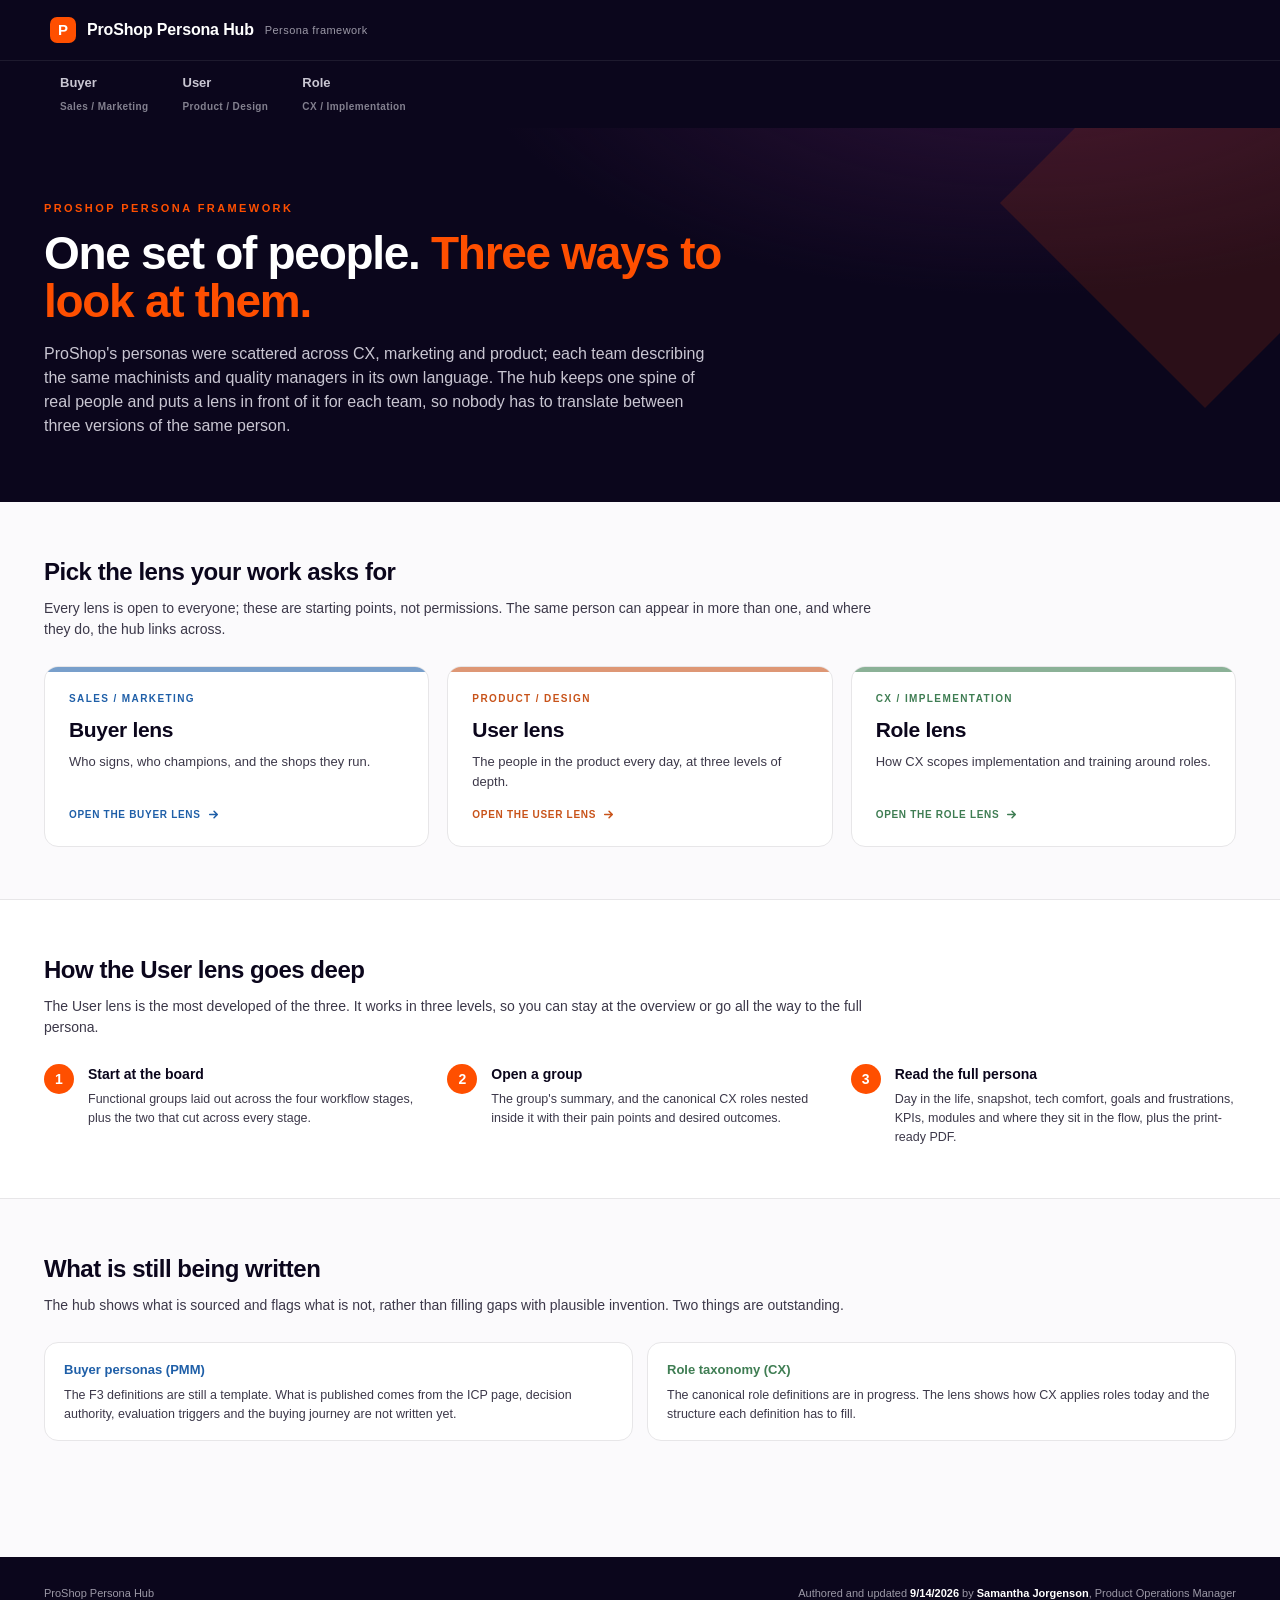
==== commit a95b72fc: "Read personas in parts; remove em dashes and in-stage arrows The full personas held the most valuabl" ====
--- a/index.html
+++ b/index.html
@@ -4,7 +4,7 @@
 <meta charset="UTF-8">
 <meta name="viewport" content="width=device-width, initial-scale=1.0">
 <title>ProShop Persona Hub</title>
-<meta name="description" content="One set of people, seen through the lens your team actually works in — buyer, user, or role.">
+<meta name="description" content="One set of people, seen through the lens your team actually works in, buyer, user, or role.">
 <link rel="stylesheet" href="design-tokens.css">
 <style>
   /* Colour and size values all come from design-tokens.css so the pending Figma
@@ -112,7 +112,7 @@
   .pill.partial{background:rgba(31,95,168,.12);color:var(--lens-buyer);}
   .pill.owner{background:var(--wash);color:var(--mute);border:1px solid var(--line);}
 
-  /* section sub-nav — chunks each lens instead of one long scroll */
+  /* section sub-nav, chunks each lens instead of one long scroll */
   .subnav{display:flex;gap:3px;margin-top:20px;overflow-x:auto;}
   .subnav a{position:relative;font-size:12.5px;font-weight:700;color:var(--mute);text-decoration:none;
             padding:10px 14px;white-space:nowrap;border-radius:var(--radius-sm) var(--radius-sm) 0 0;transition:var(--t-fast);}
@@ -123,11 +123,18 @@
   .subnav a[aria-current="page"]::after{transform:scaleX(1);}
 
   /* ---------- board ---------- */
-  .stages{display:grid;grid-template-columns:repeat(4,1fr);gap:14px;align-items:start;}
-  .stagecol{display:flex;flex-direction:column;gap:10px;}
-  .stagehead{background:var(--flame-wash);border:1px solid var(--flame-line);border-radius:var(--radius-sm);padding:9px 12px;}
+  .boardhint{font-size:12px;color:var(--mute);margin-bottom:14px;}
+  .stages{display:grid;grid-template-columns:repeat(4,1fr);gap:26px 22px;align-items:start;}
+  .stagecol{display:flex;flex-direction:column;gap:8px;}
+  .stagehead{position:relative;background:var(--flame-wash);border:1px solid var(--flame-line);
+             border-radius:var(--radius-sm);padding:10px 13px 11px;margin-bottom:2px;}
   .stagehead .s{font-family:var(--mono);font-size:10px;color:var(--flame);font-weight:700;}
   .stagehead .n{font-size:12.5px;font-weight:800;}
+  .stagehead .sd{font-size:10.5px;color:var(--ink-soft);line-height:1.35;margin-top:4px;}
+  /* between-stage arrow: anchored to the header, sitting in the grid gap */
+  .stagehead .snext{position:absolute;right:-18px;top:50%;transform:translateY(-50%);
+                    width:14px;color:var(--flame);opacity:.85;display:block;}
+  .stagehead .snext svg{width:14px;height:9px;display:block;}
 
   .gcard{display:flex;flex-direction:column;gap:6px;background:var(--paper);border:1.5px solid var(--line);
          border-radius:var(--radius);padding:15px 14px 13px;position:relative;overflow:hidden;}
@@ -213,17 +220,48 @@
   .notice.plain .ni{color:var(--mute);}
 
   /* ---------- level 3 ---------- */
-  .l3toggle{margin-top:24px;display:flex;align-items:center;gap:12px;flex-wrap:wrap;}
-  .l3note{font-size:11px;color:var(--mute);}
-  .level3{margin-top:20px;border-top:2px solid var(--accent);padding-top:22px;}
-  .psec{font-size:10.5px;letter-spacing:.14em;text-transform:uppercase;font-weight:800;color:var(--ink);
-        padding-bottom:6px;border-bottom:2px solid var(--flame);margin:26px 0 13px;}
-  .psec:first-child{margin-top:0;}
+  /* persona tab nav inside the focus panel */
+  .ptabs{display:flex;gap:3px;margin:18px -4px -22px;overflow-x:auto;padding-bottom:0;}
+  .ptabs a{position:relative;font-size:12px;font-weight:700;color:var(--mute);text-decoration:none;
+           padding:10px 12px 12px;white-space:nowrap;transition:var(--t-fast);}
+  .ptabs a::after{content:"";position:absolute;left:8px;right:8px;bottom:0;height:3px;border-radius:3px 3px 0 0;
+                  background:var(--accent);transform:scaleX(0);transition:transform var(--t-med) var(--ease);}
+  .ptabs a:hover{color:var(--ink);}
+  .ptabs a[aria-current="page"]{color:var(--ink);}
+  .ptabs a[aria-current="page"]::after{transform:scaleX(1);}
+  .tabhint{margin-top:22px;padding-top:16px;border-top:1px solid var(--line);font-size:12px;color:var(--mute);}
+  .tabhint a{color:var(--accent);font-weight:700;text-decoration:none;}
+  .tabhint a:hover{text-decoration:underline;}
+  .fhrow{display:flex;align-items:flex-start;justify-content:space-between;gap:16px;flex-wrap:wrap;}
+
+  .twocol{display:grid;grid-template-columns:1fr 1fr;gap:26px;align-items:start;}
+  p.txt.intro{margin:-6px 0 14px;color:var(--mute);}
+  .inwords{margin-top:24px;background:var(--flame-wash);border:1px solid var(--flame-line);
+           border-radius:var(--radius);padding:18px 20px;}
+  .inwords .iwl{display:block;font-size:9.5px;letter-spacing:.13em;text-transform:uppercase;font-weight:800;
+                color:var(--flame);margin-bottom:7px;}
+  .inwords p{font-size:13.5px;font-style:italic;color:var(--ink-soft);}
+  .flownote{margin-top:12px;}
+  .foot-note{font-size:11px;color:var(--mute);margin-top:18px;padding-top:12px;border-top:1px solid var(--line);}
+
+  /* day in the life, drawn as an actual timeline */
+  .tline{list-style:none;position:relative;padding-left:26px;margin-top:4px;}
+  .tline::before{content:"";position:absolute;left:6px;top:6px;bottom:8px;width:2px;background:var(--flame-line);border-radius:2px;}
+  .tstep{position:relative;display:grid;grid-template-columns:70px 1fr;gap:14px;padding:10px 0;align-items:baseline;}
+  .tdot{position:absolute;left:-26px;top:15px;width:11px;height:11px;border-radius:50%;
+        background:var(--paper);border:2.5px solid var(--flame);}
+  .tlab{font-family:var(--mono);font-size:10.5px;color:var(--flame);font-weight:700;}
+  .tbody{font-size:12.5px;color:var(--ink-soft);}
+
+  .fsec.mt{margin-top:30px;}
   .pquote{display:flex;gap:12px;margin-bottom:6px;}
+  .pquote.big{margin-bottom:26px;}
   .pquote .m{font-family:Georgia,serif;font-size:40px;color:var(--flame);font-weight:800;line-height:.8;}
   .pquote p{font-size:14.5px;font-style:italic;color:var(--ink-soft);padding-top:5px;}
+  .pquote.big p{font-size:17px;line-height:1.45;}
   p.txt{font-size:13px;color:var(--ink-soft);}
   p.txt + p.txt{margin-top:9px;}
+  .snap.one{grid-template-columns:1fr;}
   .snap{display:grid;grid-template-columns:1fr 1fr;gap:0 24px;}
   .snap .r{display:flex;justify-content:space-between;font-size:12px;padding:6px 0;border-bottom:1px dashed var(--flame-line);}
   .snap .r .k{color:var(--mute);font-weight:600;}
@@ -321,11 +359,26 @@
   .fk{font-size:12.5px;font-weight:800;}
   .fv{font-size:12px;color:var(--ink-soft);}
 
+  /* ---------- source-of-truth link-out ---------- */
+  .srcbox{margin-top:30px;padding-top:22px;border-top:1px solid var(--line);}
+  .srcbox h3{font-size:11px;letter-spacing:.12em;text-transform:uppercase;font-weight:800;color:var(--mute);margin-bottom:5px;}
+  .srcbox .sn{font-size:12px;color:var(--ink-soft);margin-bottom:14px;max-width:62em;}
+  .srcgrid{display:grid;grid-template-columns:repeat(auto-fit,minmax(250px,1fr));gap:12px;}
+  .srcitem{display:flex;flex-direction:column;gap:4px;background:var(--paper);border:1px solid var(--line);
+           border-left:3px solid var(--accent);border-radius:var(--radius-sm);padding:13px 15px;}
+  .srcitem:hover{border-color:var(--accent);transform:translateY(-2px);box-shadow:var(--shadow);}
+  .srcitem .st{font-size:12.5px;font-weight:800;color:var(--accent);}
+  .srcitem .ext{font-size:11px;opacity:.7;}
+  .srcitem .sd{font-size:11.5px;color:var(--ink-soft);line-height:1.4;}
+
   footer.foot{background:var(--ink);color:#9B98A6;padding:28px 0;font-size:11px;}
   footer.foot .wrap{display:flex;justify-content:space-between;align-items:center;gap:14px;flex-wrap:wrap;}
   footer.foot b{color:var(--paper);}
 
   @media (max-width:1000px){
+    /* Columns reflow, so the left-to-right stage arrows would point at nothing.
+       The down-arrows inside a stage still read correctly and stay. */
+    .stagehead .snext{display:none;}
     .stages{grid-template-columns:1fr 1fr;}
     .trip,.tiers,.jgrid{grid-template-columns:1fr;}
     .flowrow{grid-template-columns:1fr;gap:8px;}
@@ -338,6 +391,8 @@
     .accinner{grid-template-columns:1fr;gap:14px;}
     .snap,.kpis{grid-template-columns:1fr;}
     .fldrow{grid-template-columns:1fr;gap:4px;}
+    .twocol{grid-template-columns:1fr;gap:20px;}
+    .tstep{grid-template-columns:1fr;gap:3px;}
     h1.ltitle{font-size:22px;}
     .hero{padding:52px 0 46px;}
     .hero h1{font-size:30px;}
@@ -378,7 +433,10 @@
   </div>
 </footer>
 
-<script src="personas.js"></script>
+<!-- ?v= must match HUB.schema in personas.js. The page and its data are separately
+     cached files; without this a browser could pair new markup with stale data, which
+     previously threw mid-render and left a lens blank. Bump both together. -->
+<script src="personas.js?v=3"></script>
 <script>
 /* ============================================================================
    ProShop Persona Hub
@@ -396,10 +454,11 @@
 const ARROW = '<svg width="13" height="13" viewBox="0 0 24 24" fill="none" stroke="currentColor" stroke-width="2.8" stroke-linecap="round" stroke-linejoin="round" aria-hidden="true"><path d="M5 12h13M13 6l6 6-6 6"/></svg>';
 const DOWN  = '<svg width="13" height="13" viewBox="0 0 24 24" fill="none" stroke="currentColor" stroke-width="2.8" stroke-linecap="round" stroke-linejoin="round" aria-hidden="true"><path d="M12 4v12M6 12l6 6 6-6"/></svg>';
 const FLOWARROW = '<svg viewBox="0 0 22 10" aria-hidden="true"><line x1="0" y1="5" x2="15" y2="5" stroke="currentColor" stroke-width="2"/><polygon points="15,1 22,5 15,9" fill="currentColor"/></svg>';
+const STEPARROW = '<svg viewBox="0 0 20 12" aria-hidden="true"><line x1="0" y1="6" x2="12" y2="6" stroke="currentColor" stroke-width="2.2"/><polygon points="12,1.5 20,6 12,10.5" fill="currentColor"/></svg>';
 
 const esc  = s => String(s).replace(/&/g,'&amp;').replace(/</g,'&lt;').replace(/>/g,'&gt;');
 const attr = s => String(s).replace(/'/g,"\\'");
-/* Persona copy carries intentional HTML entities from the kit — pass through. */
+/* Persona copy carries intentional HTML entities from the kit, pass through. */
 const rich = s => (s==null?'':String(s));
 
 const lens   = id => HUB.lenses.find(l=>l.id===id);
@@ -407,29 +466,50 @@
 const group  = id => HUB.groups.find(g=>g.id===id);
 const persona= key => PERSONAS.find(p=>p._key===key);
 
+/* Kept deliberately short. The GTM Hub and the Customer Education Strategy own the
+   sales and training detail and are actively maintained; duplicating them here would
+   only go stale. The hub carries the people, and links out for the rest.
+   The trimmed sections ('tiers', 'fit', 'delivery', 'outcomes') still have their data
+   in personas.js, re-adding one is a single line here. */
 const SECTIONS = {
-  buyer:[{id:'who',label:'Who buys ProShop'},{id:'people',label:'The decision-makers'},
-         {id:'tiers',label:'Priority tiers'},{id:'fit',label:'Why ProShop fits'}],
-  role: [{id:'journey',label:'The learning journey'},{id:'delivery',label:'How training lands'},
-         {id:'outcomes',label:'What it drives'},{id:'structure',label:'Definition structure'}]
+  buyer:[{id:'who',label:'Who buys ProShop'},{id:'people',label:'The decision-makers'}],
+  role: [{id:'journey',label:'The learning journey'},{id:'structure',label:'Definition structure'}]
 };
-const STATE_PILL = {built:['built','Built'],partial:['partial','Partly built — more content pending'],
-                    scaffold:['scaffold','Scaffold — content pending']};
+const STATE_PILL = {built:['built','Built'],partial:['partial','Partly built, more content pending'],
+                    scaffold:['scaffold','Scaffold, content pending']};
 
 let route = {lens:'home', sub:null};
 
 /* ---------------- routing ---------------- */
 function parseHash(){
   const raw = location.hash.replace(/^#\/?/,'').replace(/\/$/,'');
-  if(!raw) return {lens:'home', sub:null};
-  const [a,b] = raw.split('/');
-  if(!lens(a)) return {lens:'home', sub:null};
-  return {lens:a, sub:b||null};
+  if(!raw) return {lens:'home', sub:null, tab:null};
+  const [a,b,c] = raw.split('/');
+  if(!lens(a)) return {lens:'home', sub:null, tab:null};
+  return {lens:a, sub:b||null, tab:c||null};
+}
+
+/* A persona is read in parts rather than as one long page. Each part is its own
+   route, so any section of any persona can be linked to directly. */
+const PERSONA_TABS = [
+  {id:'roles',   label:'Canonical roles'},
+  {id:'glance',  label:'At a glance'},
+  {id:'day',     label:'A day in the life'},
+  {id:'needs',   label:'Goals &amp; needs'},
+  {id:'product', label:'In the product'},
+  {id:'flow',    label:'Where they fit'}
+];
+function personaTabs(g){
+  return g.persona_key ? PERSONA_TABS : PERSONA_TABS.filter(t=>t.id==='roles');
+}
+function focusTab(g){
+  const ok = personaTabs(g).map(t=>t.id);
+  return ok.includes(route.tab) ? route.tab : 'roles';
 }
 
 function applyRoute(){
   const next = parseHash();
-  const changedPage = next.lens!==route.lens || next.sub!==route.sub;
+  const changedPage = next.lens!==route.lens || next.sub!==route.sub || next.tab!==route.tab;
   route = next;
   renderTabs();
   if(route.lens==='home'){
@@ -443,10 +523,26 @@
   if(changedPage) window.scrollTo({top:0,behavior:'instant'});
 }
 
-/* fade the page out, re-render, fade back in */
+/* Fade out, re-render, fade back in.
+   The render is wrapped: if it throws, we still paint something and still clear the
+   fade class. Previously a throw left innerHTML unassigned AND the page at opacity 0,
+   so a single bad field showed up as a completely blank lens. */
 function swap(render){
   const page = $('#page');
-  const paint = ()=>{ page.innerHTML = render(); page.classList.remove('swap'); afterPaint(); };
+  const paint = ()=>{
+    try {
+      page.innerHTML = render();
+    } catch (err) {
+      console.error('Render failed for route', route, err);
+      page.innerHTML = `<div class="wrap"><div class="notice">
+          <span class="ni">Something went wrong</span>
+          <span>This view failed to render. A refresh usually fixes it, if it does not,
+          the page and its data may be out of step. Details are in the browser console.</span>
+        </div></div>`;
+    }
+    page.classList.remove('swap');
+    afterPaint();
+  };
   if(REDUCED){ paint(); return; }
   page.classList.add('swap');
   setTimeout(paint, 140);
@@ -472,9 +568,13 @@
   const cur  = currentSection();
   const sub  = secs ? `<div class="subnav">${secs.map(s=>
         `<a href="#/${l.id}/${s.id}"${s.id===cur?' aria-current="page"':''}>${esc(s.label)}</a>`).join('')}</div>` : '';
+  const g = focusGroup();
+  const crumb = g
+    ? `<a href="#/">Persona Hub</a> &rsaquo; <a href="#/${l.id}">${esc(l.label)} lens</a> &rsaquo; ${rich(g.name)}`
+    : `<a href="#/">Persona Hub</a> &rsaquo; ${esc(l.label)} lens`;
   $('#lensintro').innerHTML = `
     <div class="wrap" data-lens="${l.id}">
-      <div class="crumb"><a href="#/">Persona Hub</a> &rsaquo; ${esc(l.label)} lens</div>
+      <div class="crumb">${crumb}</div>
       <div class="eyebrow">${esc(l.who)}</div>
       <h1 class="ltitle">${esc(l.label)} lens</h1>
       <p class="ldesc">${esc(l.desc)}</p>
@@ -489,7 +589,10 @@
 function currentSection(){
   const secs = SECTIONS[route.lens];
   if(!secs) return null;
-  return secs.some(s=>s.id===route.sub) ? route.sub : secs[0].id;
+  if(secs.some(s=>s.id===route.sub)) return route.sub;
+  /* In a focus view no section is current, otherwise the sub-nav would wrongly
+     highlight the first one while the reader is actually inside a persona. */
+  return focusGroup() ? null : secs[0].id;
 }
 
 /* ---------------- landing ---------------- */
@@ -507,7 +610,7 @@
       <div class="wrap">
         <div class="kick">ProShop Persona Framework</div>
         <h1>One set of people. <em>Three ways to look at them.</em></h1>
-        <p class="sub">ProShop's personas were scattered across CX, marketing and product — each team describing the
+        <p class="sub">ProShop's personas were scattered across CX, marketing and product; each team describing the
           same machinists and quality managers in its own language. The hub keeps one spine of real people and puts a
           lens in front of it for each team, so nobody has to translate between three versions of the same person.</p>
       </div>
@@ -516,7 +619,7 @@
     <div class="hsec">
       <div class="wrap">
         <h2 class="hh">Pick the lens your work asks for</h2>
-        <p class="hp">Every lens is open to everyone — these are starting points, not permissions. The same person can
+        <p class="hp">Every lens is open to everyone; these are starting points, not permissions. The same person can
           appear in more than one, and where they do, the hub links across.</p>
         <div class="lenscards">${cards}</div>
       </div>
@@ -533,7 +636,7 @@
           <div class="step"><h4>Open a group</h4><p>The group's summary, and the canonical CX roles nested inside it
             with their pain points and desired outcomes.</p></div>
           <div class="step"><h4>Read the full persona</h4><p>Day in the life, snapshot, tech comfort, goals and
-            frustrations, KPIs, modules and where they sit in the flow — plus the print-ready PDF.</p></div>
+            frustrations, KPIs, modules and where they sit in the flow, plus the print-ready PDF.</p></div>
         </div>
       </div>
     </div>
@@ -545,8 +648,7 @@
           invention. Two things are outstanding.</p>
         <div class="vbgrid">
           <div class="vbcard" data-lens="buyer"><div class="vt">Buyer personas (PMM)</div>
-            <div class="vd">The F3 definitions are still a template. What is published comes from the ICP page —
-              decision authority, evaluation triggers and the buying journey are not written yet.</div></div>
+            <div class="vd">The F3 definitions are still a template. What is published comes from the ICP page, decision authority, evaluation triggers and the buying journey are not written yet.</div></div>
           <div class="vbcard" data-lens="role"><div class="vt">Role taxonomy (CX)</div>
             <div class="vd">The canonical role definitions are in progress. The lens shows how CX applies roles today
               and the structure each definition has to fill.</div></div>
@@ -558,10 +660,21 @@
 /* ---------------- lens pages ---------------- */
 function renderLensPage(){
   const l = route.lens;
-  if(l==='user')  return route.sub && group(route.sub) ? renderFocus(group(route.sub)) : renderBoard();
+  /* A sub-route is either a functional group (focus view) or a content section.
+     Check the group first, every lens can hold groups, not just the User lens. */
+  const g = focusGroup();
+  if(g) return renderFocus(g);
+  if(l==='user')  return renderBoard();
   if(l==='buyer') return `<div class="wrap" data-lens="buyer">${buyerSection(currentSection())}</div>`;
   if(l==='role')  return `<div class="wrap" data-lens="role">${roleSection(currentSection())}</div>`;
   return '';
+}
+
+/* The group named by the current route, but only if it belongs to this lens. */
+function focusGroup(){
+  if(!route.sub) return null;
+  const g = group(route.sub);
+  return (g && g.lens === route.lens) ? g : null;
 }
 
 function groupCard(g){
@@ -580,21 +693,49 @@
 
 function renderBoard(){
   const gs = groups('user');
-  const staged = HUB.stages.map(s=>{
+  /* The board is a process, so it is drawn as one: cards flow down inside a stage,
+     and stages flow left to right. The between-stage arrow hangs off the stage
+     header rather than sitting in the grid, so it cannot drift out of alignment
+     when columns end up different heights. */
+  const staged = HUB.stages.map((s,si)=>{
     const items = gs.filter(g=>g.stage===s.id);
+    const next  = si < HUB.stages.length-1
+      ? `<span class="snext" aria-hidden="true">${STEPARROW}</span>` : '';
+    const cards = items.map(groupCard).join('');
     return `<div class="stagecol">
-        <div class="stagehead"><div class="s">${esc(s.label)}</div><div class="n">${esc(s.alt)}</div></div>
-        ${items.map(groupCard).join('')}
+        <div class="stagehead">
+          <div class="s">${esc(s.label)}</div>
+          <div class="n">${esc(s.alt)}</div>
+          ${s.desc?`<div class="sd">${rich(s.desc)}</div>`:''}
+          ${next}
+        </div>
+        ${cards}
       </div>`;
   }).join('');
   const cross = gs.filter(g=>g.stage==='cross');
   return `<div class="wrap" data-lens="user">
+      <p class="boardhint">A job moves left to right through the four stages. Open any role to go deeper.</p>
       <div class="stages">${staged}</div>
       <div class="crossband">
         <div class="ch">Cross-cutting</div>
-        <div class="cd">These groups are not owned by one stage — they touch the job at every stage.</div>
+        <div class="cd">These groups are not owned by one stage; they touch the job at every stage.</div>
         <div class="crossgrid">${cross.map(groupCard).join('')}</div>
       </div>
+    </div>`;
+}
+
+/* Points at the maintained source of truth rather than restating it. */
+function sourceBox(lensId){
+  const links = HUB.links || {};
+  if(!links[lensId]) return '';
+  const items = links[lensId].map(l=>`
+    <a class="srcitem act" href="${esc(l.u)}" target="_blank" rel="noopener">
+      <span class="st">${esc(l.t)} <span class="ext" aria-hidden="true">&#8599;</span></span>
+      <span class="sd">${esc(l.d)}</span>
+    </a>`).join('');
+  return `<div class="srcbox">
+      <h3>Where the rest lives</h3>
+      <div class="srcgrid">${items}</div>
     </div>`;
 }
 
@@ -613,6 +754,7 @@
           <div class="icpbody">${g.rows.map(([k,v])=>`<div class="ir"><b>${rich(k)}:</b> ${rich(v)}</div>`).join('')}</div>
         </div>`).join('')}</div>
       <p class="bsrc">Source: ${esc(icp.source)}</p>
+      ${sourceBox('buyer')}
     </div>`;
 
   if(id==='people') return `
@@ -634,6 +776,7 @@
         persona also needs decision authority, what triggers the evaluation, what they fear, how they evaluate, and
         the buying journey.</span>
       </div>
+      ${sourceBox('buyer')}
     </div>`;
 
   if(id==='tiers') return `
@@ -672,6 +815,7 @@
         ProShop workflow, and the roles that touch that workflow are brought in for it.</p>
       <div class="jgrid">${r.journey.map(j=>`
         <div class="jcard"><div class="jst">${rich(j.stage)}</div><div class="jnm">${rich(j.name)}</div><p>${rich(j.d)}</p></div>`).join('')}</div>
+      ${sourceBox('role')}
     </div>`;
 
   if(id==='delivery') return `
@@ -685,7 +829,7 @@
   if(id==='outcomes') return `
     <div class="blk">
       <h2 class="bt">What role-level training drives</h2>
-      <p class="bd">The business outcomes customer education is measured against — useful for deciding which roles
+      <p class="bd">The business outcomes customer education is measured against, useful for deciding which roles
         matter most on a given implementation.</p>
       <div class="chips">${r.outcomes.map(o=>`<span class="chip">${rich(o)}</span>`).join('')}</div>
     </div>`;
@@ -694,10 +838,11 @@
     <div class="blk">
       <h2 class="bt">What a finished role definition contains</h2>
       <p class="bd">The F2 template sets the structure every canonical role definition has to fill. This is the shape
-        of the content still to be authored — useful as a checklist while CX works through the taxonomy.</p>
+        of the content still to be authored, useful as a checklist while CX works through the taxonomy.</p>
       <div class="flds">${r.definition_fields.map(([k,v])=>`
         <div class="fldrow"><div class="fk">${rich(k)}</div><div class="fv">${rich(v)}</div></div>`).join('')}</div>
       <p class="bsrc">Sources: ${r.sources.map(esc).join(' &middot; ')}</p>
+      ${sourceBox('role')}
     </div>`;
 }
 
@@ -746,17 +891,31 @@
           <div class="accbody"><div class="accinner">${variantCols(v)}</div></div>
         </div>`).join('')}</div>`
     : `<div class="notice"><span class="ni">Pending</span><span>No canonical role has been nested into this group yet.
-        CX has not authored one — so nothing is shown rather than invented.</span></div>`;
-
-  const l3 = g.persona_key ? `
-      <div class="l3toggle">
-        <button class="btn flame" type="button" id="l3btn" onclick="toggleL3()">View full persona ${DOWN}</button>
-        <span class="l3note">The full persona from the kit — day in the life, KPIs, flow and modules.</span>
-      </div>` : `
-      <div class="l3toggle">
-        <a class="btn line" href="#/user/functional_qa">Open the full persona in the User lens ${ARROW}</a>
-        <span class="l3note">Only one set of depth exists for this role, and it lives under Functional QA.</span>
-      </div>`;
+        CX has not authored one, so nothing is shown rather than invented.</span></div>`;
+
+  const tab  = focusTab(g);
+  const tabs = personaTabs(g);
+  const p    = g.persona_key ? persona(g.persona_key) : null;
+  const pdfLabel = g.persona_key ? KEY2PDF[g.persona_key] : null;
+
+  const tabnav = tabs.length > 1 ? `<div class="ptabs">${tabs.map(t=>
+      `<a href="#/${g.lens}/${g.id}/${t.id}"${t.id===tab?' aria-current="page"':''}>${rich(t.label)}</a>`).join('')}</div>` : '';
+
+  let body;
+  if(tab === 'roles'){
+    body = `${notes}
+      <div class="fsec">Canonical roles nested here</div>
+      ${acc}
+      ${g.persona_key ? `<p class="tabhint">Read the rest of this persona: ${tabs.filter(t=>t.id!=='roles')
+          .map(t=>`<a href="#/${g.lens}/${g.id}/${t.id}">${rich(t.label)}</a>`).join(' &middot; ')}</p>` : `
+        <p class="tabhint">The full persona for this role lives under
+          <a href="#/user/functional_qa/glance">Functional QA</a> in the User lens.</p>`}`;
+  } else {
+    body = personaTab(p, tab);
+  }
+
+  const dlBtn = pdfLabel
+    ? `<button class="btn line sm" type="button" onclick="dl('${attr(pdfLabel)}')">Download PDF ${DOWN}</button>` : '';
 
   return `<div class="wrap" data-lens="${g.lens}">
     <div class="railbar">
@@ -765,18 +924,18 @@
     </div>
     <div class="fpanel">
       <div class="fhead">
-        <div class="fstage">${esc(stageLabel)}</div>
-        <h2>${rich(g.name)}</h2>
+        <div class="fhrow">
+          <div>
+            <div class="fstage">${esc(stageLabel)}</div>
+            <h2>${rich(g.name)}</h2>
+          </div>
+          ${dlBtn}
+        </div>
         <p class="fsum">${rich(g.summary)}</p>
         <div class="chips">${modChips}${posChips}</div>
-      </div>
-      <div class="fbody">
-        ${notes}
-        <div class="fsec">Canonical roles nested here</div>
-        ${acc}
-        ${l3}
-        <div class="level3" id="level3" hidden></div>
-      </div>
+        ${tabnav}
+      </div>
+      <div class="fbody">${body}</div>
     </div>
   </div>`;
 }
@@ -792,62 +951,85 @@
   if(open) setTimeout(()=>{ if(it.dataset.open==='true') body.style.maxHeight='none'; }, REDUCED?0:340);
 }
 
-/* ---------------- level 3 ---------------- */
-let l3open = false;
-function toggleL3(){
-  l3open = !l3open;
-  const box = $('#level3'), btn = $('#l3btn');
-  if(l3open){
-    box.innerHTML = renderRich(group(route.sub).persona_key);
-    box.hidden = false;
-    btn.innerHTML = 'Hide full persona ' + DOWN;
-    requestAnimationFrame(()=>box.scrollIntoView({behavior:REDUCED?'auto':'smooth',block:'start'}));
-  } else {
-    box.hidden = true; box.innerHTML = '';
-    btn.innerHTML = 'View full persona ' + DOWN;
+/* ---------------- persona, read in parts ----------------
+   Each tab is a self-contained chunk. The PDF download still gives the full
+   print-style document; the page deliberately does not try to be that. */
+function personaTab(p, tab){
+  if(!p) return '<div class="notice"><span class="ni">Missing</span><span>No persona is linked to this group.</span></div>';
+  const li = a => a.map(x=>`<li>${rich(x)}</li>`).join('');
+
+  if(tab === 'glance'){
+    const snap = p.snapshot.map(([k,v])=>`<div class="r"><span class="k">${rich(k)}</span><span class="v">${rich(v)}</span></div>`).join('');
+    const meters = p.meters.map(([lab,lvl,pct])=>
+      `<div class="m"><div class="lab"><span>${rich(lab)}</span><span>${rich(lvl)}</span></div>
+        <div class="track"><div class="fill" style="width:${pct}%"></div></div></div>`).join('');
+    return `
+      <div class="pquote big"><span class="m">&ldquo;</span><p>${rich(p.quote)}</p></div>
+      <div class="twocol">
+        <div>
+          <div class="fsec">Who they are</div>
+          <p class="txt">${rich(p.who1)}</p>
+          ${p.who2?`<p class="txt">${rich(p.who2)}</p>`:''}
+        </div>
+        <div>
+          <div class="fsec">Snapshot</div>
+          <div class="snap one">${snap}</div>
+        </div>
+      </div>
+      <div class="fsec mt">Environment &amp; tech comfort</div>
+      <div class="twocol">
+        <p class="txt">${rich(p.environment)}</p>
+        <div class="meters">${meters}</div>
+      </div>
+      ${p.inwords?`<div class="inwords"><span class="iwl">In their words</span><p>${rich(p.inwords)}</p></div>`:''}`;
   }
-}
-
-function renderRich(key){
-  const p = persona(key);
-  if(!p) return '';
-  const li = a => a.map(x=>`<li>${rich(x)}</li>`).join('');
-  const snap = p.snapshot.map(([k,v])=>`<div class="r"><span class="k">${rich(k)}</span><span class="v">${rich(v)}</span></div>`).join('');
-  const day  = p.day.map(([t,x])=>`<div class="row"><div class="t">${rich(t)}</div><div class="x">${rich(x)}</div></div>`).join('');
-  const meters = p.meters.map(([lab,lvl,pct])=>`<div class="m"><div class="lab"><span>${rich(lab)}</span><span>${rich(lvl)}</span></div><div class="track"><div class="fill" style="width:${pct}%"></div></div></div>`).join('');
-  const kpis = p.kpis.map(([b,l])=>`<div class="kpi"><div class="big">${rich(b)}</div><div class="lab">${rich(l)}</div></div>`).join('');
-  const mods = p.modules.map(([n,tag,prim])=>`<span class="mod ${prim?'p':''}">${rich(n)}<span class="mtag"${prim?'':' style="color:var(--mute)"'}>${rich(tag)}</span></span>`).join('');
-  const nav = p.nav_areas ? `
-      <div class="psec">Navigation areas</div>
-      <div class="navsub">Where they work in the product${p.nav_areas_note?` &mdash; <em>${rich(p.nav_areas_note)}</em>`:''}</div>
-      <div class="navs">${p.nav_areas.map(n=>`<span class="navchip">${rich(n)}</span>`).join('')}</div>` : '';
+
+  if(tab === 'day'){
+    const rows = p.day.map(([t,x])=>
+      `<li class="tstep"><span class="tdot" aria-hidden="true"></span>
+         <span class="tlab">${rich(t)}</span><span class="tbody">${rich(x)}</span></li>`).join('');
+    return `
+      <div class="fsec">A day in the life</div>
+      <p class="txt intro">The shape of a typical day, in the order it actually happens.</p>
+      <ol class="tline">${rows}</ol>`;
+  }
+
+  if(tab === 'needs'){
+    const kpis = p.kpis.map(([b,l])=>`<div class="kpi"><div class="big">${rich(b)}</div><div class="lab">${rich(l)}</div></div>`).join('');
+    return `
+      <div class="fsec">Goals, frustrations &amp; needs</div>
+      <div class="trip">
+        <div class="pnl g"><div class="h"><span class="dot"></span>Goals</div><ul>${li(p.goals)}</ul></div>
+        <div class="pnl f"><div class="h"><span class="dot"></span>Frustrations</div><ul>${li(p.frustrations)}</ul></div>
+        <div class="pnl n"><div class="h"><span class="dot"></span>Needs</div><ul>${li(p.needs)}</ul></div>
+      </div>
+      <div class="fsec mt">Measured on</div>
+      <p class="txt intro">The numbers this role is actually judged by.</p>
+      <div class="kpis">${kpis}</div>`;
+  }
+
+  if(tab === 'product'){
+    const mods = p.modules.map(([n,tag,prim])=>
+      `<span class="mod ${prim?'p':''}">${rich(n)}<span class="mtag"${prim?'':' style="color:var(--mute)"'}>${rich(tag)}</span></span>`).join('');
+    const nav = p.nav_areas ? `
+      <div class="fsec mt">Navigation areas</div>
+      <p class="txt intro">The product screens this role works in${p.nav_areas_note?`. ${rich(p.nav_areas_note)}`:'.'}</p>
+      <div class="navs">${p.nav_areas.map(n=>`<span class="navchip">${rich(n)}</span>`).join('')}</div>`
+      : `<div class="fsec mt">Navigation areas</div>
+         <div class="notice plain"><span class="ni">Not mapped</span>
+         <span>No navigation areas are recorded for this role yet.</span></div>`;
+    return `
+      <div class="fsec">ProShop modules they live in</div>
+      <p class="txt intro">Where they spend their time, and what they only read from.</p>
+      <div class="mods">${mods}</div>
+      ${nav}`;
+  }
+
+  /* flow */
   const [ul,uw,uwt] = p.upstream, [dl_,dw,dwt] = p.downstream;
-  const pdfLabel = KEY2PDF[key];
-
   return `
-    <div class="pquote"><span class="m">&ldquo;</span><p>${rich(p.quote)}</p></div>
-    <div class="psec">Who they are</div>
-    <p class="txt">${rich(p.who1)}</p>
-    ${p.who2?`<p class="txt">${rich(p.who2)}</p>`:''}
-    <div class="psec">A day in the life</div>
-    <div class="tl2">${day}</div>
-    <div class="psec">Snapshot</div>
-    <div class="snap">${snap}</div>
-    <div class="psec">Environment &amp; tech comfort</div>
-    <p class="txt" style="margin-bottom:13px">${rich(p.environment)}</p>
-    <div class="meters">${meters}</div>
-    <div class="psec">Goals, frustrations &amp; needs</div>
-    <div class="trip">
-      <div class="pnl g"><div class="h"><span class="dot"></span>Goals</div><ul>${li(p.goals)}</ul></div>
-      <div class="pnl f"><div class="h"><span class="dot"></span>Frustrations</div><ul>${li(p.frustrations)}</ul></div>
-      <div class="pnl n"><div class="h"><span class="dot"></span>Needs</div><ul>${li(p.needs)}</ul></div>
-    </div>
-    <div class="psec">Measured on</div>
-    <div class="kpis">${kpis}</div>
-    <div class="psec">ProShop modules they live in</div>
-    <div class="mods">${mods}</div>
-    ${nav}
-    <div class="psec">Where they sit in the flow</div>
+    <div class="fsec">Where they sit in the flow</div>
+    <p class="txt intro">What reaches them, what they do with it, and who inherits the result.</p>
     <div class="flowrow">
       <div class="fnode"><div class="l">${rich(ul)}</div><div class="w">${rich(uw)}</div><div class="ww">${rich(uwt)}</div></div>
       <div class="farr"><span class="tt">${rich(p.in_arrow).replace(/&nbsp;/g,' ')}</span>${FLOWARROW}</div>
@@ -855,12 +1037,8 @@
       <div class="farr"><span class="tt">${rich(p.out_arrow).replace(/&nbsp;/g,' ')}</span>${FLOWARROW}</div>
       <div class="fnode"><div class="l">${rich(dl_)}</div><div class="w">${rich(dw)}</div><div class="ww">${rich(dwt)}</div></div>
     </div>
-    <p class="txt" style="font-size:11px;color:var(--mute);margin-top:10px">${rich(p.flow_note)}</p>
-    <p class="txt" style="font-size:11px;color:var(--mute);margin-top:8px">${rich(p.footnote)}</p>
-    <div class="pdlrow">
-      <span class="note">Authored and updated 9/14/2026 by Samantha Jorgenson, Product Operations Manager</span>
-      ${pdfLabel?`<button class="btn flame" type="button" onclick="dl('${attr(pdfLabel)}')">Download this persona (PDF) ${DOWN}</button>`:''}
-    </div>`;
+    <p class="txt flownote">${rich(p.flow_note)}</p>
+    <p class="foot-note">${rich(p.footnote)}</p>`;
 }
 
 function dl(label){
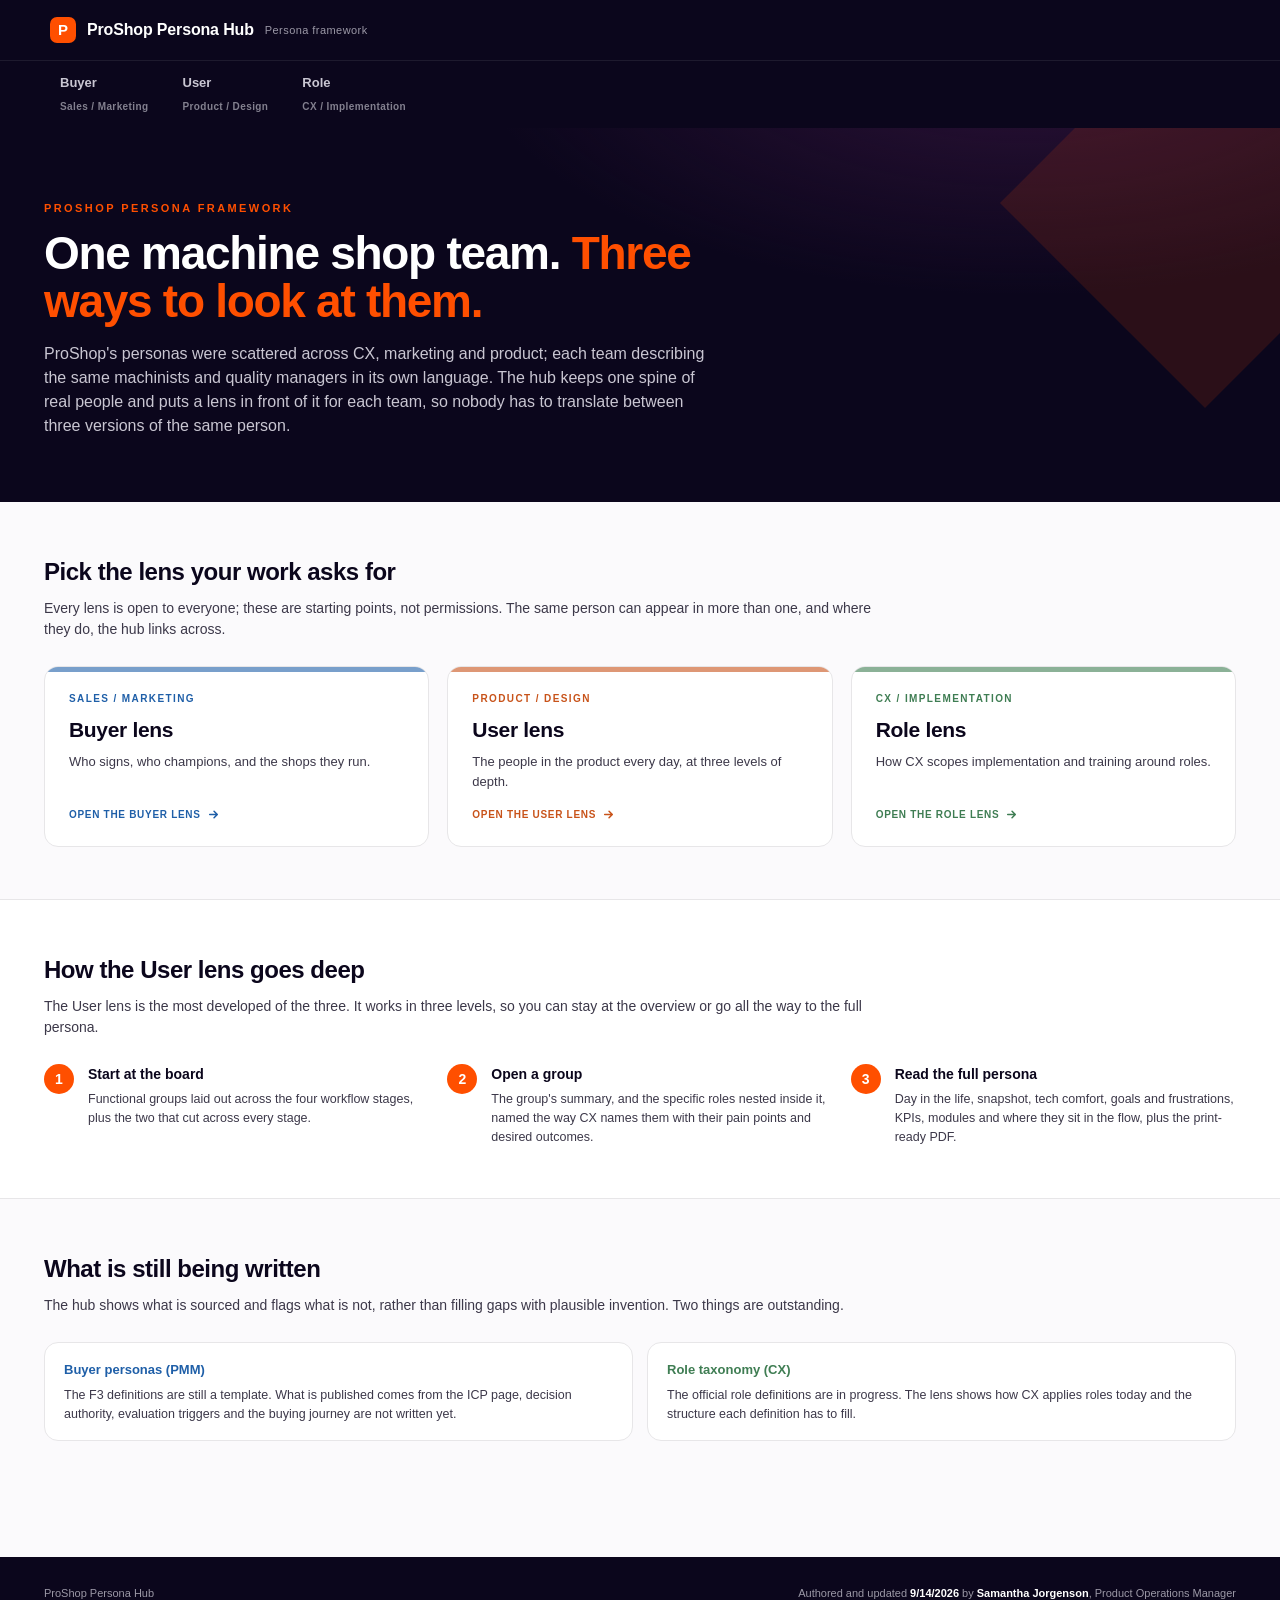
==== commit 7e297d58: "Update headline, keep scroll position across tabs, drop "canonical" Landing headline becomes "One ma" ====
--- a/index.html
+++ b/index.html
@@ -436,7 +436,7 @@
 <!-- ?v= must match HUB.schema in personas.js. The page and its data are separately
      cached files; without this a browser could pair new markup with stale data, which
      previously threw mid-render and left a lens blank. Bump both together. -->
-<script src="personas.js?v=3"></script>
+<script src="personas.js?v=4"></script>
 <script>
 /* ============================================================================
    ProShop Persona Hub
@@ -492,7 +492,7 @@
 /* A persona is read in parts rather than as one long page. Each part is its own
    route, so any section of any persona can be linked to directly. */
 const PERSONA_TABS = [
-  {id:'roles',   label:'Canonical roles'},
+  {id:'roles',   label:'Roles'},
   {id:'glance',  label:'At a glance'},
   {id:'day',     label:'A day in the life'},
   {id:'needs',   label:'Goals &amp; needs'},
@@ -507,9 +507,18 @@
   return ok.includes(route.tab) ? route.tab : 'roles';
 }
 
+/* Two routes share a "view" when they differ only by which tab or section is open.
+   Switching tab within a persona should leave you where you are, not fling you back
+   to the top of the page. Moving to another lens or another group is a real change
+   of place, and does scroll up. */
+function viewKey(r){
+  const g = r.sub && group(r.sub) && group(r.sub).lens === r.lens ? r.sub : '';
+  return r.lens + '|' + g;
+}
+
 function applyRoute(){
   const next = parseHash();
-  const changedPage = next.lens!==route.lens || next.sub!==route.sub || next.tab!==route.tab;
+  const movedView = viewKey(next) !== viewKey(route);
   route = next;
   renderTabs();
   if(route.lens==='home'){
@@ -520,7 +529,23 @@
     renderIntro();
     swap(()=>renderLensPage());
   }
-  if(changedPage) window.scrollTo({top:0,behavior:'instant'});
+  if(movedView) window.scrollTo({top:0,behavior:'instant'});
+  else keepTabsInView();
+}
+
+/* Staying put is right until the tab strip itself has scrolled out of sight above,
+   at which point the reader would be looking at new content with no idea what
+   switched. Nudge just far enough to put the strip back under the sticky header. */
+function keepTabsInView(){
+  requestAnimationFrame(()=>{
+    const strip = $('#page .ptabs') || $('#lensintro .subnav');
+    if(!strip) return;
+    const stuck = $('.topbar').offsetHeight + $('.lensbar').offsetHeight;
+    const top = strip.getBoundingClientRect().top;
+    if(top < stuck + 4){
+      window.scrollTo({top: window.scrollY + top - stuck - 12, behavior:'instant'});
+    }
+  });
 }
 
 /* Fade out, re-render, fade back in.
@@ -609,7 +634,7 @@
     <div class="hero" style="margin:-28px 0 0">
       <div class="wrap">
         <div class="kick">ProShop Persona Framework</div>
-        <h1>One set of people. <em>Three ways to look at them.</em></h1>
+        <h1>One machine shop team. <em>Three ways to look at them.</em></h1>
         <p class="sub">ProShop's personas were scattered across CX, marketing and product; each team describing the
           same machinists and quality managers in its own language. The hub keeps one spine of real people and puts a
           lens in front of it for each team, so nobody has to translate between three versions of the same person.</p>
@@ -633,7 +658,7 @@
         <div class="steps">
           <div class="step"><h4>Start at the board</h4><p>Functional groups laid out across the four workflow stages,
             plus the two that cut across every stage.</p></div>
-          <div class="step"><h4>Open a group</h4><p>The group's summary, and the canonical CX roles nested inside it
+          <div class="step"><h4>Open a group</h4><p>The group's summary, and the specific roles nested inside it, named the way CX names them
             with their pain points and desired outcomes.</p></div>
           <div class="step"><h4>Read the full persona</h4><p>Day in the life, snapshot, tech comfort, goals and
             frustrations, KPIs, modules and where they sit in the flow, plus the print-ready PDF.</p></div>
@@ -650,7 +675,7 @@
           <div class="vbcard" data-lens="buyer"><div class="vt">Buyer personas (PMM)</div>
             <div class="vd">The F3 definitions are still a template. What is published comes from the ICP page, decision authority, evaluation triggers and the buying journey are not written yet.</div></div>
           <div class="vbcard" data-lens="role"><div class="vt">Role taxonomy (CX)</div>
-            <div class="vd">The canonical role definitions are in progress. The lens shows how CX applies roles today
+            <div class="vd">The official role definitions are in progress. The lens shows how CX applies roles today
               and the structure each definition has to fill.</div></div>
         </div>
       </div>
@@ -683,7 +708,7 @@
   let badge;
   if(v===0) badge = `<span class="cnt warn">Role pending</span>`;
   else if(pending===v) badge = `<span class="cnt warn">${v} role · content pending</span>`;
-  else badge = `<span class="cnt">${v} canonical role${v>1?'s':''}</span>`;
+  else badge = `<span class="cnt">${v} role${v>1?'s':''}</span>`;
   return `<a class="gcard act" href="#/${g.lens}/${g.id}">
       <span class="gn">${rich(g.name)}</span>
       <span class="gs">${rich(g.short)}</span>
@@ -837,7 +862,7 @@
   return `
     <div class="blk">
       <h2 class="bt">What a finished role definition contains</h2>
-      <p class="bd">The F2 template sets the structure every canonical role definition has to fill. This is the shape
+      <p class="bd">The F2 template sets the structure every official role definition has to fill. This is the shape
         of the content still to be authored, useful as a checklist while CX works through the taxonomy.</p>
       <div class="flds">${r.definition_fields.map(([k,v])=>`
         <div class="fldrow"><div class="fk">${rich(k)}</div><div class="fv">${rich(v)}</div></div>`).join('')}</div>
@@ -851,7 +876,7 @@
   if(v.status === 'content_pending'){
     return `<div class="accmeta" style="border:0;padding:0">
         <div class="notice" style="width:100%"><span class="ni">Content pending</span>
-          <span>This canonical role exists in the CX list, but its pain points and desired outcomes are still blank at
+          <span>This role is on the CX list, but its pain points and desired outcomes are still blank at
           the source. It is shown as pending rather than written for them.</span></div>
       </div>
       <div class="accmeta"><span class="src">Source: ${esc(v.source)}</span></div>`;
@@ -890,7 +915,7 @@
           </button>
           <div class="accbody"><div class="accinner">${variantCols(v)}</div></div>
         </div>`).join('')}</div>`
-    : `<div class="notice"><span class="ni">Pending</span><span>No canonical role has been nested into this group yet.
+    : `<div class="notice"><span class="ni">Pending</span><span>No role has been nested into this group yet.
         CX has not authored one, so nothing is shown rather than invented.</span></div>`;
 
   const tab  = focusTab(g);
@@ -904,9 +929,9 @@
   let body;
   if(tab === 'roles'){
     body = `${notes}
-      <div class="fsec">Canonical roles nested here</div>
+      <div class="fsec">Roles in this group</div>
       ${acc}
-      ${g.persona_key ? `<p class="tabhint">Read the rest of this persona: ${tabs.filter(t=>t.id!=='roles')
+      ${g.persona_key ? `<p class="tabhint">More on this persona: ${tabs.filter(t=>t.id!=='roles')
           .map(t=>`<a href="#/${g.lens}/${g.id}/${t.id}">${rich(t.label)}</a>`).join(' &middot; ')}</p>` : `
         <p class="tabhint">The full persona for this role lives under
           <a href="#/user/functional_qa/glance">Functional QA</a> in the User lens.</p>`}`;
